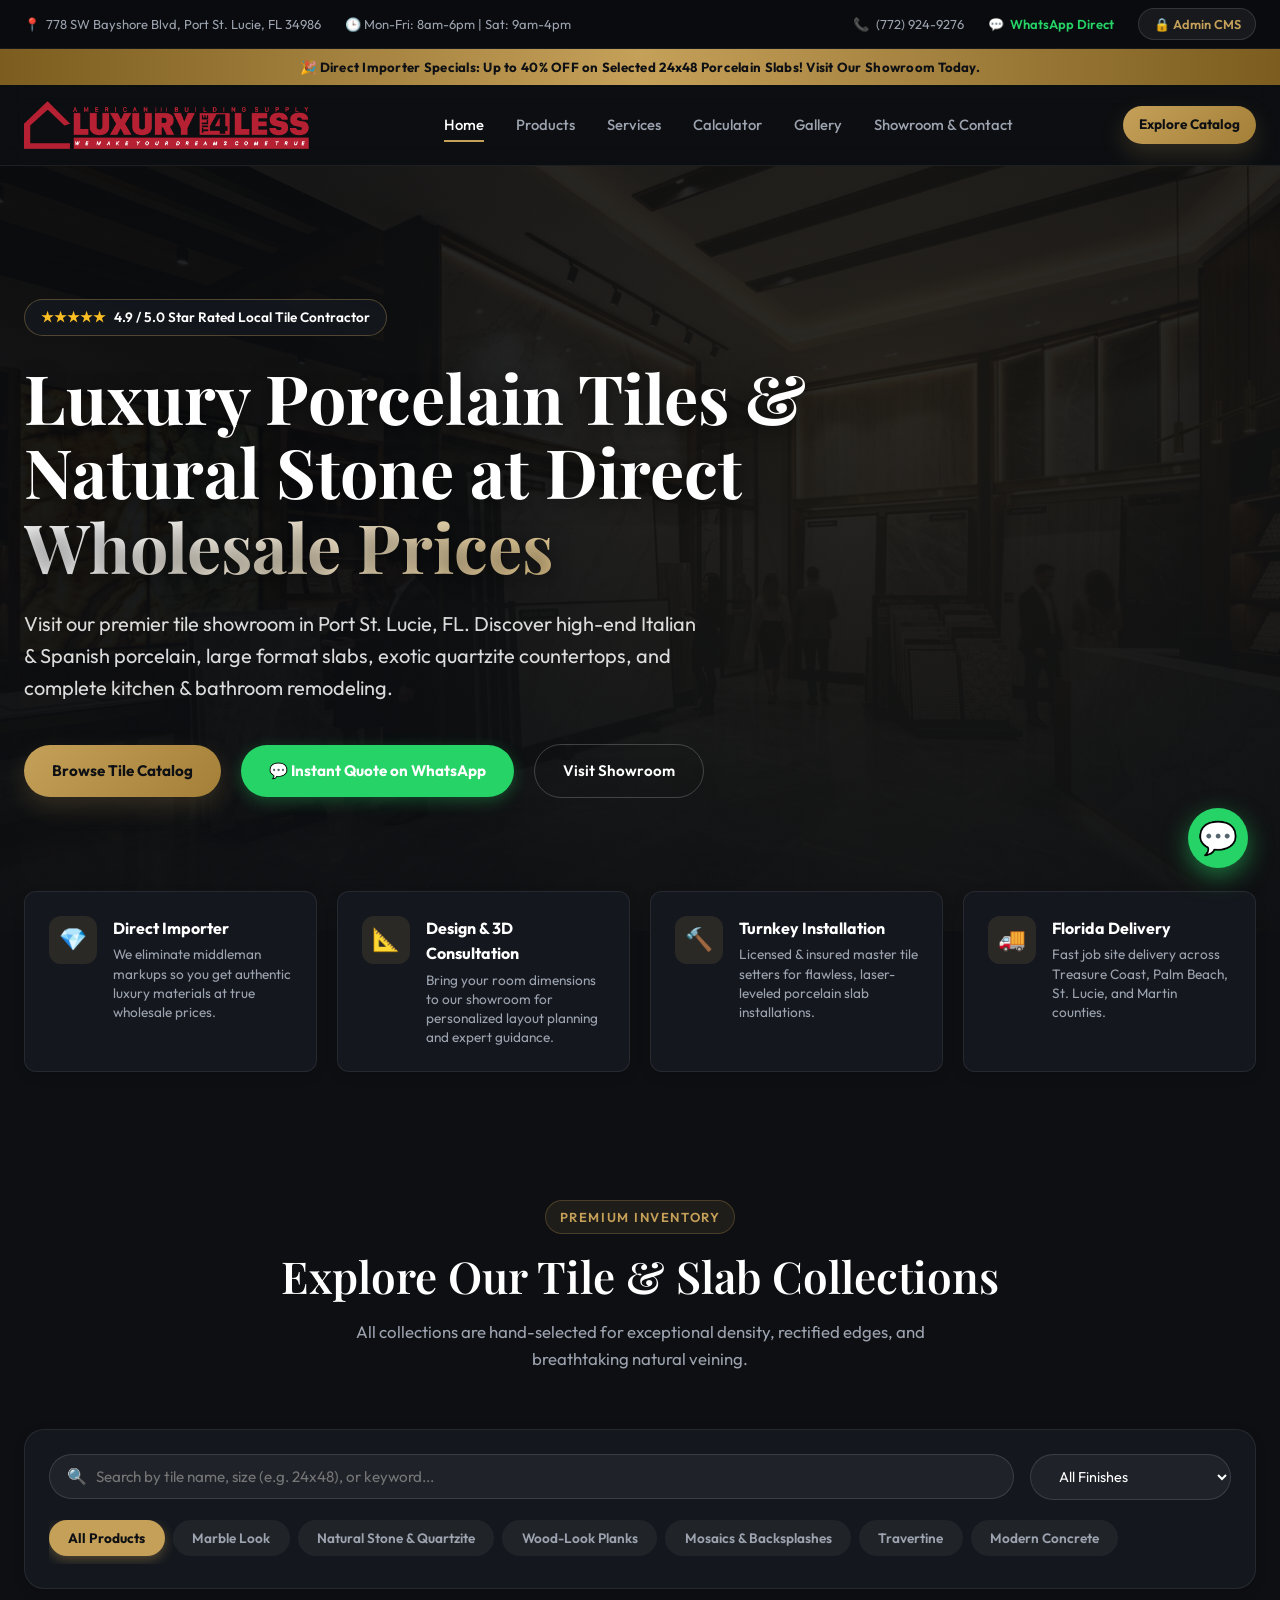
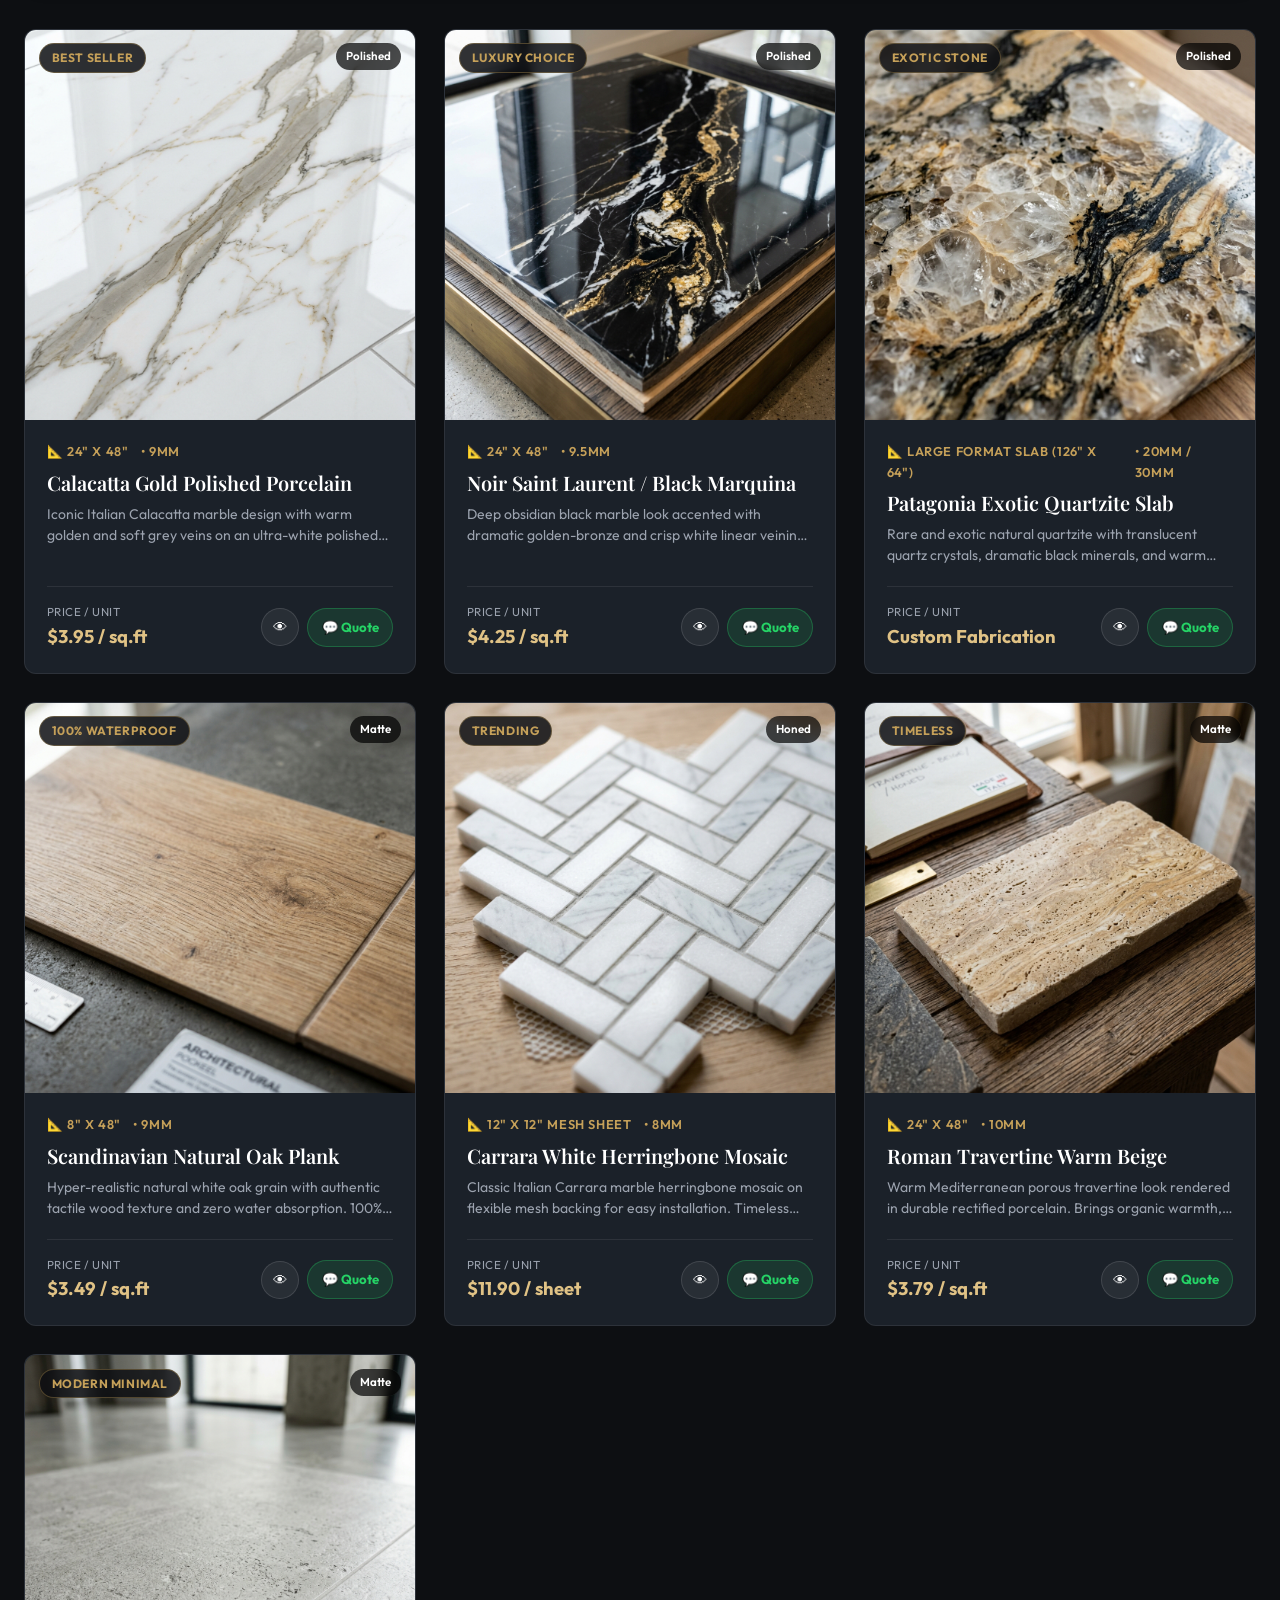
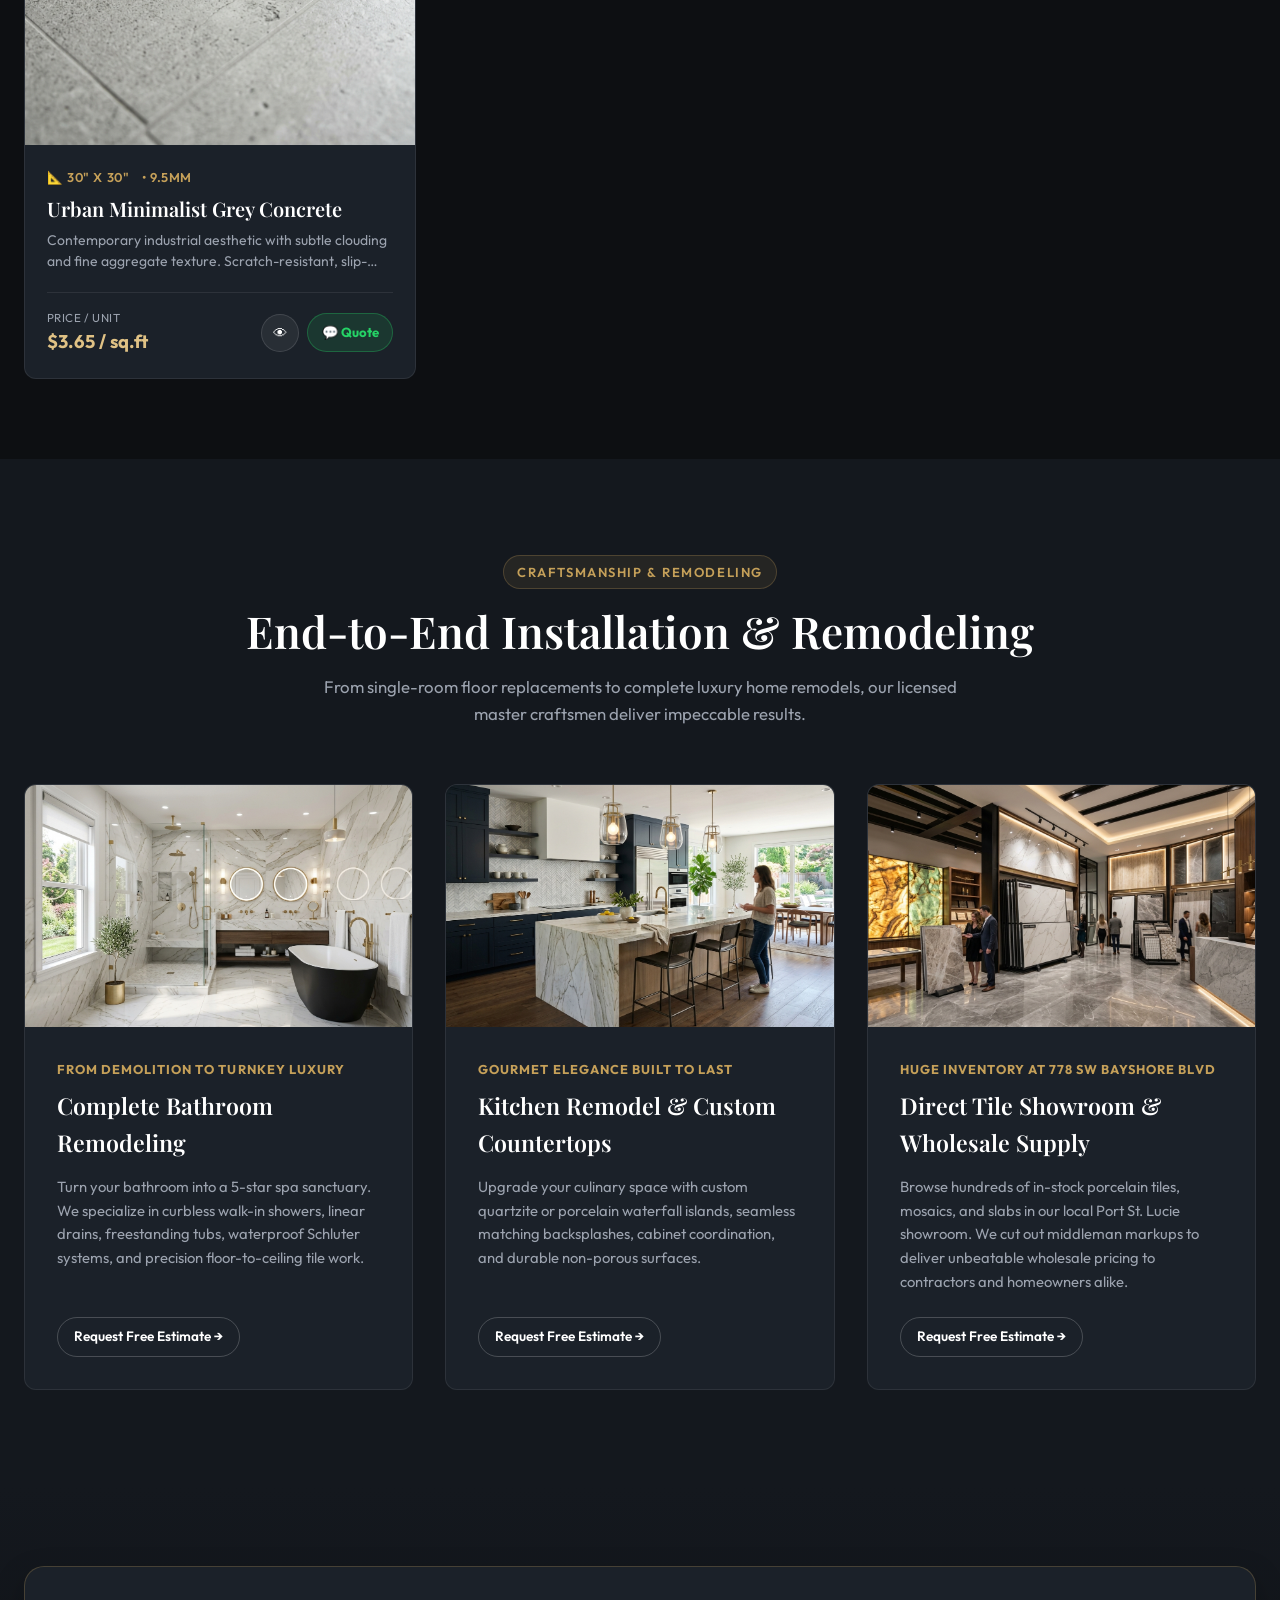
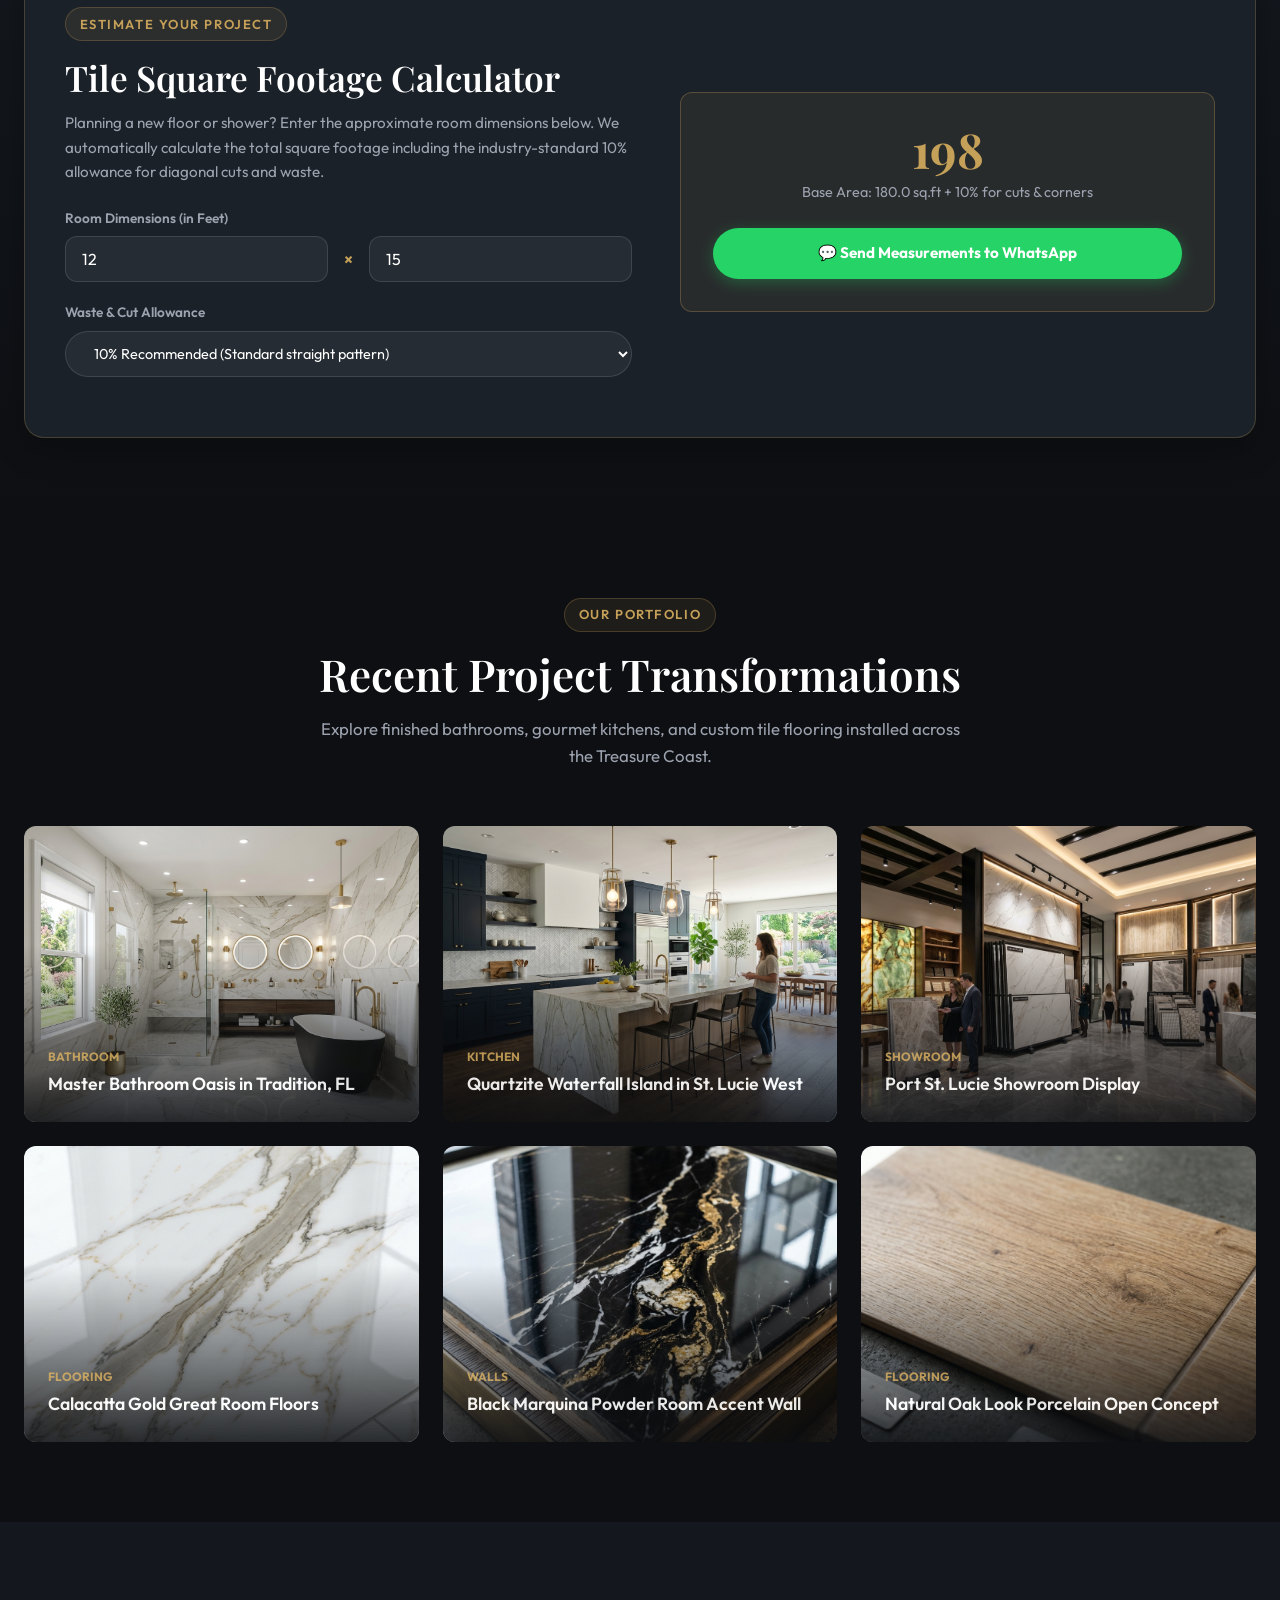
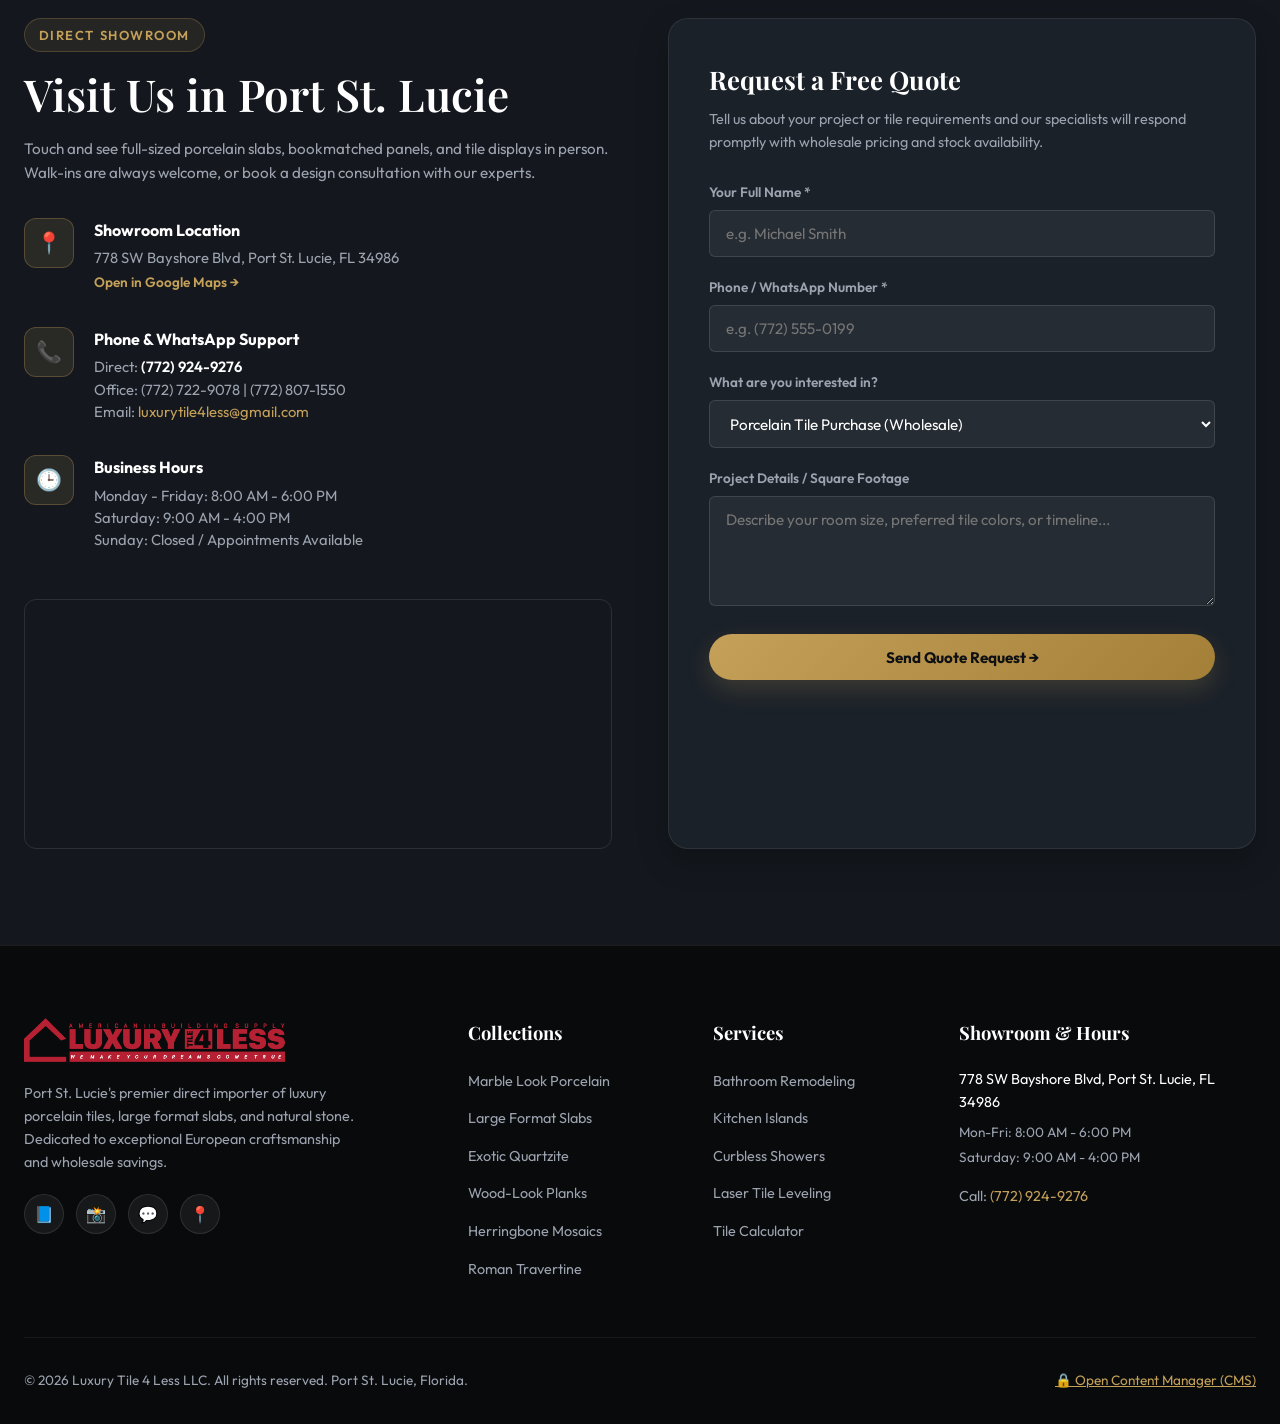
==== index.html @ 30fd749a "Add files via upload" ====
<!DOCTYPE html>
<html lang="en">
<head>
  <meta charset="UTF-8">
  <meta name="viewport" content="width=device-width, initial-scale=1.0">
  <title>Luxury Tile 4 Less - Wholesale Porcelain & Marble Tiles Showroom | Port St. Lucie, FL</title>
  
  <!-- SEO Meta Tags -->
  <meta name="description" content="Discover Florida's premier wholesale tile showroom. Luxury porcelain slabs, Italian marble-look tiles, exotic quartzite countertops, and complete kitchen & bathroom remodeling in Port St. Lucie.">
  <meta name="keywords" content="luxury tile, porcelain tiles, marble look tile, quartzite countertops, bathroom remodeling, kitchen tile, Port St. Lucie tiles, wholesale tile florida">
  <meta name="robots" content="index, follow">
  
  <!-- Open Graph -->
  <meta property="og:title" content="Luxury Tile 4 Less - Luxury Quality at Wholesale Prices">
  <meta property="og:description" content="Direct importer showroom in Port St. Lucie, FL. Premium porcelain, slabs, quartzite and turnkey bathroom/kitchen remodeling.">
  <meta property="og:image" content="assets/hero-showroom.jpg">
  <meta property="og:type" content="website">

  <!-- Favicon -->
  <link rel="icon" type="image/webp" href="assets/logo-icon.webp">
  <link rel="apple-touch-icon" href="assets/logo-icon.webp">

  <!-- Google Fonts -->
  <link rel="preconnect" href="https://fonts.googleapis.com">
  <link rel="preconnect" href="https://fonts.gstatic.com" crossorigin>
  <link href="https://fonts.googleapis.com/css2?family=Outfit:wght@300;400;500;600;700&family=Playfair+Display:ital,wght@0,500;0,600;0,700;1,500&display=swap" rel="stylesheet">

  <!-- Stylesheet -->
  <link rel="stylesheet" href="css/styles.css">
</head>
<body>

  <!-- Top Info Bar -->
  <aside class="top-bar" aria-label="Quick contact information">
    <div class="container top-bar-inner">
      <div class="top-bar-left">
        <span class="top-bar-item">
          📍 <a href="https://maps.google.com/?q=778+SW+Bayshore+Blvd,+Port+St.+Lucie,+FL+34986" target="_blank" rel="noopener noreferrer" class="bind-address">778 SW Bayshore Blvd, Port St. Lucie, FL 34986</a>
        </span>
        <span class="top-bar-item">
          🕒 Mon-Fri: 8am-6pm | Sat: 9am-4pm
        </span>
      </div>
      <div class="top-bar-right">
        <span class="top-bar-item">
          📞 <a href="tel:7729249276" class="bind-phone">(772) 924-9276</a>
        </span>
        <span class="top-bar-item">
          💬 <a href="https://wa.me/17729249276" target="_blank" rel="noopener noreferrer" class="bind-whatsapp-link" style="color: var(--color-whatsapp); font-weight: 600;">WhatsApp Direct</a>
        </span>
        <button id="openAdminBtn" class="btn-admin-pill" title="Open Website Content Manager">
          🔒 Admin CMS
        </button>
      </div>
    </div>
  </aside>

  <!-- Special Promotion Banner -->
  <div class="announcement-banner">
    <span id="announcementBannerText">🎉 Direct Importer Specials: Up to 40% OFF on Selected 24x48 Porcelain Slabs! Visit Our Showroom Today.</span>
  </div>

  <!-- Main Navigation Header -->
  <header class="main-header">
    <div class="container header-inner">
      <a href="#home" class="brand-logo" aria-label="Luxury Tile 4 Less Homepage">
        <img src="assets/recurso-1.png" alt="Luxury Tile 4 Less Logo" onerror="this.style.display='none'; document.getElementById('logoFallback').style.display='flex';">
        <div id="logoFallback" class="brand-logo-fallback" style="display: none;">
          <span class="brand-title">LUXURY TILE</span>
          <span class="brand-subtitle">4 LESS • SHOWROOM</span>
        </div>
      </a>

      <!-- Desktop Nav -->
      <nav aria-label="Main Navigation">
        <ul class="nav-menu" id="navMenu">
          <li><a href="#home" class="nav-link active">Home</a></li>
          <li><a href="#products" class="nav-link">Products</a></li>
          <li><a href="#services" class="nav-link">Services</a></li>
          <li><a href="#calculator" class="nav-link">Calculator</a></li>
          <li><a href="#gallery" class="nav-link">Gallery</a></li>
          <li><a href="#contact" class="nav-link">Showroom & Contact</a></li>
        </ul>
      </nav>

      <div class="header-actions">
        <a href="#products" class="btn btn-primary btn-sm">Explore Catalog</a>
        <button class="mobile-menu-toggle" id="mobileMenuToggle" aria-label="Toggle navigation menu">☰</button>
      </div>
    </div>
  </header>

  <main>
    <!-- Hero Section -->
    <section class="hero-section" id="home">
      <div class="hero-bg-media">
        <img src="assets/hero-showroom.jpg" alt="Luxury Tile 4 Less Port St. Lucie Showroom">
      </div>
      <div class="hero-gradient-overlay"></div>
      
      <div class="container">
        <div class="hero-content">
          <div class="hero-rating-badge">
            <span class="stars">★★★★★</span>
            <span>4.9 / 5.0 Star Rated Local Tile Contractor</span>
          </div>
          <h1 class="hero-title" id="heroTitle">
            Luxury Porcelain Tiles & Natural Stone at <span class="text-gold">Wholesale Prices</span>
          </h1>
          <p class="hero-subtitle" id="heroSubtitle">
            Visit our premier tile showroom in Port St. Lucie, FL. Discover high-end Italian & Spanish porcelain, large format slabs, exotic quartzite countertops, and complete kitchen & bathroom remodeling.
          </p>
          <div class="hero-actions">
            <a href="#products" class="btn btn-primary">Browse Tile Catalog</a>
            <a href="https://wa.me/17729249276" target="_blank" rel="noopener noreferrer" class="btn btn-whatsapp bind-whatsapp-link">
              <span>💬 Instant Quote on WhatsApp</span>
            </a>
            <a href="#contact" class="btn btn-outline">Visit Showroom</a>
          </div>
        </div>
      </div>
    </section>

    <!-- Value Propositions Bar -->
    <section class="value-props-section" aria-label="Company Benefits">
      <div class="container">
        <div class="props-grid">
          <div class="prop-card">
            <div class="prop-icon">💎</div>
            <div>
              <h3 class="prop-title">Direct Importer</h3>
              <p class="prop-desc">We eliminate middleman markups so you get authentic luxury materials at true wholesale prices.</p>
            </div>
          </div>
          <div class="prop-card">
            <div class="prop-icon">📐</div>
            <div>
              <h3 class="prop-title">Design & 3D Consultation</h3>
              <p class="prop-desc">Bring your room dimensions to our showroom for personalized layout planning and expert guidance.</p>
            </div>
          </div>
          <div class="prop-card">
            <div class="prop-icon">🔨</div>
            <div>
              <h3 class="prop-title">Turnkey Installation</h3>
              <p class="prop-desc">Licensed & insured master tile setters for flawless, laser-leveled porcelain slab installations.</p>
            </div>
          </div>
          <div class="prop-card">
            <div class="prop-icon">🚚</div>
            <div>
              <h3 class="prop-title">Florida Delivery</h3>
              <p class="prop-desc">Fast job site delivery across Treasure Coast, Palm Beach, St. Lucie, and Martin counties.</p>
            </div>
          </div>
        </div>
      </div>
    </section>

    <!-- Products Catalog Section -->
    <section class="products-section" id="products">
      <div class="container">
        <div class="section-header-center">
          <span class="section-tag">Premium Inventory</span>
          <h2 class="section-title">Explore Our Tile & Slab Collections</h2>
          <p class="section-subtitle">
            All collections are hand-selected for exceptional density, rectified edges, and breathtaking natural veining.
          </p>
        </div>

        <!-- Catalog Controls & Filters -->
        <div class="catalog-controls">
          <div class="catalog-search-row">
            <div class="search-input-wrapper">
              <span class="search-icon">🔍</span>
              <input type="text" id="productSearchInput" placeholder="Search by tile name, size (e.g. 24x48), or keyword...">
            </div>
            
            <select id="finishFilterSelect" class="filter-select" aria-label="Filter by Surface Finish">
              <option value="all">All Finishes</option>
              <option value="polished">Polished / High Gloss</option>
              <option value="matte">Matte / Natural</option>
              <option value="honed">Honed / Satin</option>
            </select>
          </div>

          <!-- Category Pills -->
          <div class="category-pills" id="categoryPills">
            <button class="cat-pill active" data-category="all">All Products</button>
            <button class="cat-pill" data-category="marble-look">Marble Look</button>
            <button class="cat-pill" data-category="quartzite">Natural Stone & Quartzite</button>
            <button class="cat-pill" data-category="wood-look">Wood-Look Planks</button>
            <button class="cat-pill" data-category="mosaics">Mosaics & Backsplashes</button>
            <button class="cat-pill" data-category="travertine">Travertine</button>
            <button class="cat-pill" data-category="concrete">Modern Concrete</button>
          </div>
        </div>

        <!-- Products Grid -->
        <div class="products-grid" id="productsGrid">
          <!-- Dynamically populated via js/app.js -->
        </div>
      </div>
    </section>

    <!-- Services Section -->
    <section class="services-section" id="services">
      <div class="container">
        <div class="section-header-center">
          <span class="section-tag">Craftsmanship & Remodeling</span>
          <h2 class="section-title">End-to-End Installation & Remodeling</h2>
          <p class="section-subtitle">
            From single-room floor replacements to complete luxury home remodels, our licensed master craftsmen deliver impeccable results.
          </p>
        </div>

        <div class="services-grid" id="servicesGrid">
          <!-- Dynamically populated via js/app.js -->
        </div>
      </div>
    </section>

    <!-- Interactive Tile Calculator -->
    <section class="calculator-section" id="calculator">
      <div class="container">
        <div class="calculator-card">
          <div>
            <span class="section-tag">Estimate Your Project</span>
            <h2 class="section-title" style="font-size: 2.2rem; margin-bottom: 0.75rem;">Tile Square Footage Calculator</h2>
            <p style="color: var(--color-text-muted); font-size: 0.95rem; line-height: 1.6; margin-bottom: 1.5rem;">
              Planning a new floor or shower? Enter the approximate room dimensions below. We automatically calculate the total square footage including the industry-standard 10% allowance for diagonal cuts and waste.
            </p>

            <div class="calculator-form-group">
              <label>Room Dimensions (in Feet)</label>
              <div class="calc-inputs-row">
                <input type="number" id="calcWidth" placeholder="Width (ft)" min="1" value="12">
                <span style="display: flex; align-items: center; color: var(--color-primary); font-weight: 700;">×</span>
                <input type="number" id="calcLength" placeholder="Length (ft)" min="1" value="15">
              </div>
            </div>

            <div class="calculator-form-group">
              <label>Waste & Cut Allowance</label>
              <select id="calcWaste" class="filter-select" style="width: 100%;">
                <option value="10">10% Recommended (Standard straight pattern)</option>
                <option value="15">15% Recommended (Herringbone or diagonal pattern)</option>
                <option value="5">5% Minimum (Simple rectangular rooms)</option>
              </select>
            </div>
          </div>

          <div>
            <div class="calc-result-box">
              <div class="calc-result-number" id="calcResultSqft">198</div>
              <div class="calc-result-label" id="calcResultNet">Base Area: 180.0 sq.ft + 10% for cuts & corners</div>
              <a href="https://wa.me/17729249276?text=Hello%20Luxury%20Tile%204%20Less!%20I%20used%20your%20calculator%20and%20need%20an%20estimate%20for%20approximately%20200%20sq.ft%20of%20tile." target="_blank" rel="noopener noreferrer" class="btn btn-whatsapp" style="width: 100%;">
                <span>💬 Send Measurements to WhatsApp</span>
              </a>
            </div>
          </div>
        </div>
      </div>
    </section>

    <!-- Project Gallery -->
    <section class="gallery-section" id="gallery">
      <div class="container">
        <div class="section-header-center">
          <span class="section-tag">Our Portfolio</span>
          <h2 class="section-title">Recent Project Transformations</h2>
          <p class="section-subtitle">
            Explore finished bathrooms, gourmet kitchens, and custom tile flooring installed across the Treasure Coast.
          </p>
        </div>

        <div class="gallery-grid" id="galleryGrid">
          <!-- Dynamically populated via js/app.js -->
        </div>
      </div>
    </section>

    <!-- Contact & Showroom Section -->
    <section class="contact-section" id="contact">
      <div class="container">
        <div class="contact-grid">
          <div class="contact-info-card">
            <div>
              <span class="section-tag">Direct Showroom</span>
              <h2 class="section-title">Visit Us in Port St. Lucie</h2>
              <p style="color: var(--color-text-muted); font-size: 0.95rem; line-height: 1.6;">
                Touch and see full-sized porcelain slabs, bookmatched panels, and tile displays in person. Walk-ins are always welcome, or book a design consultation with our experts.
              </p>
            </div>

            <div class="info-item">
              <div class="info-icon">📍</div>
              <div>
                <h3 class="info-title">Showroom Location</h3>
                <p class="info-detail bind-address">778 SW Bayshore Blvd, Port St. Lucie, FL 34986</p>
                <a href="https://maps.google.com/?q=778+SW+Bayshore+Blvd,+Port+St.+Lucie,+FL+34986" target="_blank" rel="noopener noreferrer" class="text-gold bind-maps-link" style="font-size: 0.85rem; font-weight: 600;">Open in Google Maps →</a>
              </div>
            </div>

            <div class="info-item">
              <div class="info-icon">📞</div>
              <div>
                <h3 class="info-title">Phone & WhatsApp Support</h3>
                <p class="info-detail">Direct: <a href="tel:7729249276" class="bind-phone" style="color: #FFFFFF; font-weight: 600;">(772) 924-9276</a></p>
                <p class="info-detail">Office: (772) 722-9078 | (772) 807-1550</p>
                <p class="info-detail">Email: <a href="mailto:luxurytile4less@gmail.com" class="bind-email text-gold">luxurytile4less@gmail.com</a></p>
              </div>
            </div>

            <div class="info-item">
              <div class="info-icon">🕒</div>
              <div>
                <h3 class="info-title">Business Hours</h3>
                <p class="info-detail" id="hoursWeekday">Monday - Friday: 8:00 AM - 6:00 PM</p>
                <p class="info-detail" id="hoursSaturday">Saturday: 9:00 AM - 4:00 PM</p>
                <p class="info-detail" id="hoursSunday">Sunday: Closed / Appointments Available</p>
              </div>
            </div>

            <!-- Map View -->
            <div class="map-container">
              <iframe 
                src="https://www.google.com/maps/embed?pb=!1m18!1m12!1m3!1d3540.2307567705193!2d-80.34758542385153!3d27.305912976415714!2m3!1f0!2f0!3f0!3m2!1i1024!2i768!4f13.1!3m3!1m2!1s0x88deea19a3b2b4fb%3A0xe5435a26563ee9a9!2s778%20SW%20Bayshore%20Blvd%2C%20Port%20St.%20Lucie%2C%20FL%2034986!5e0!3m2!1sen!2sus!4v1710000000000!5m2!1sen!2sus" 
                width="100%" 
                height="100%" 
                style="border:0;" 
                allowfullscreen="" 
                loading="lazy" 
                referrerpolicy="no-referrer-when-downgrade"
                title="Luxury Tile 4 Less Google Maps Location">
              </iframe>
            </div>
          </div>

          <!-- Contact Form -->
          <div class="contact-form-card">
            <h3 style="font-family: var(--font-serif); font-size: 1.6rem; color: #FFFFFF; margin-bottom: 0.5rem;">Request a Free Quote</h3>
            <p style="color: var(--color-text-muted); font-size: 0.9rem; margin-bottom: 1.75rem;">
              Tell us about your project or tile requirements and our specialists will respond promptly with wholesale pricing and stock availability.
            </p>

            <form id="contactLeadForm">
              <div class="form-group">
                <label for="contactName">Your Full Name *</label>
                <input type="text" id="contactName" class="form-control" required placeholder="e.g. Michael Smith">
              </div>

              <div class="form-group">
                <label for="contactPhone">Phone / WhatsApp Number *</label>
                <input type="tel" id="contactPhone" class="form-control" required placeholder="e.g. (772) 555-0199">
              </div>

              <div class="form-group">
                <label for="contactInterest">What are you interested in?</label>
                <select id="contactInterest" class="form-control">
                  <option value="Porcelain Tile Purchase">Porcelain Tile Purchase (Wholesale)</option>
                  <option value="Bathroom Remodeling">Complete Bathroom Remodeling</option>
                  <option value="Kitchen Countertops / Slabs">Kitchen Countertops / Quartzite Slabs</option>
                  <option value="Installation Service">Professional Tile Installation Only</option>
                  <option value="Showroom Visit">Book a Showroom Appointment</option>
                </select>
              </div>

              <div class="form-group">
                <label for="contactMessage">Project Details / Square Footage</label>
                <textarea id="contactMessage" class="form-control" placeholder="Describe your room size, preferred tile colors, or timeline..."></textarea>
              </div>

              <button type="submit" class="btn btn-primary" style="width: 100%;">
                <span>Send Quote Request →</span>
              </button>
            </form>
          </div>
        </div>
      </div>
    </section>
  </main>

  <!-- Main Footer -->
  <footer class="main-footer">
    <div class="container">
      <div class="footer-grid">
        <div class="footer-brand">
          <img src="assets/recurso-1.png" alt="Luxury Tile 4 Less" style="height: 44px; width: auto; object-fit: contain;">
          <p>
            Port St. Lucie's premier direct importer of luxury porcelain tiles, large format slabs, and natural stone. Dedicated to exceptional European craftsmanship and wholesale savings.
          </p>
          <div class="footer-social-row">
            <a href="https://www.facebook.com/americanluxurytile4less" target="_blank" rel="noopener noreferrer" class="social-icon-btn bind-facebook-link" title="Facebook">📘</a>
            <a href="https://www.instagram.com/luxurytile4less/" target="_blank" rel="noopener noreferrer" class="social-icon-btn bind-instagram-link" title="Instagram">📸</a>
            <a href="https://wa.me/17729249276" target="_blank" rel="noopener noreferrer" class="social-icon-btn bind-whatsapp-link" title="WhatsApp">💬</a>
            <a href="https://maps.google.com/?q=778+SW+Bayshore+Blvd,+Port+St.+Lucie,+FL+34986" target="_blank" rel="noopener noreferrer" class="social-icon-btn bind-maps-link" title="Google Business">📍</a>
          </div>
        </div>

        <div>
          <h4 class="footer-title">Collections</h4>
          <ul class="footer-links">
            <li><a href="#products">Marble Look Porcelain</a></li>
            <li><a href="#products">Large Format Slabs</a></li>
            <li><a href="#products">Exotic Quartzite</a></li>
            <li><a href="#products">Wood-Look Planks</a></li>
            <li><a href="#products">Herringbone Mosaics</a></li>
            <li><a href="#products">Roman Travertine</a></li>
          </ul>
        </div>

        <div>
          <h4 class="footer-title">Services</h4>
          <ul class="footer-links">
            <li><a href="#services">Bathroom Remodeling</a></li>
            <li><a href="#services">Kitchen Islands</a></li>
            <li><a href="#services">Curbless Showers</a></li>
            <li><a href="#services">Laser Tile Leveling</a></li>
            <li><a href="#calculator">Tile Calculator</a></li>
          </ul>
        </div>

        <div>
          <h4 class="footer-title">Showroom & Hours</h4>
          <p style="font-size: 0.9rem; margin-bottom: 0.5rem; color: #FFFFFF;" class="bind-address">778 SW Bayshore Blvd, Port St. Lucie, FL 34986</p>
          <p style="font-size: 0.85rem; margin-bottom: 0.25rem;">Mon-Fri: 8:00 AM - 6:00 PM</p>
          <p style="font-size: 0.85rem; margin-bottom: 1rem;">Saturday: 9:00 AM - 4:00 PM</p>
          <p style="font-size: 0.9rem;">Call: <a href="tel:7729249276" class="bind-phone text-gold">(772) 924-9276</a></p>
        </div>
      </div>

      <div class="footer-bottom">
        <div>
          &copy; <span id="currentYear">2026</span> Luxury Tile 4 Less LLC. All rights reserved. Port St. Lucie, Florida.
        </div>
        <div>
          <button id="footerAdminBtn" style="color: var(--color-primary); font-size: 0.85rem; text-decoration: underline;">
            🔒 Open Content Manager (CMS)
          </button>
        </div>
      </div>
    </div>
  </footer>

  <!-- Floating WhatsApp Quick Button -->
  <a href="https://wa.me/17729249276" target="_blank" rel="noopener noreferrer" class="floating-whatsapp bind-whatsapp-link" title="Chat on WhatsApp" aria-label="Chat on WhatsApp">
    💬
  </a>

  <!-- Product Detail Modal -->
  <div class="modal-backdrop" id="productDetailModal" role="dialog" aria-modal="true">
    <div class="modal-card">
      <button class="modal-close-btn" aria-label="Close modal">✕</button>
      <div id="productDetailContent">
        <!-- Rendered by js/app.js -->
      </div>
    </div>
  </div>

  <!-- ADMIN CMS MODAL -->
  <div class="modal-backdrop" id="adminModal" role="dialog" aria-modal="true">
    <div class="modal-card admin-modal-card">
      <button class="modal-close-btn" aria-label="Close Admin Modal">✕</button>
      
      <div class="admin-header">
        <h3>🔒 Luxury Tile 4 Less - Control Center (CMS)</h3>
        <button class="btn btn-primary btn-sm" onclick="resetProductForm(); document.querySelector('[data-tab=\'adminTabProductForm\']').click();">
          ➕ New Product
        </button>
      </div>

      <!-- Admin Tabs Navigation -->
      <div class="admin-tabs" id="adminTabs">
        <button class="admin-tab-btn active" data-tab="adminTabProducts">📦 Manage Products</button>
        <button class="admin-tab-btn" data-tab="adminTabProductForm">✏️ Product Editor</button>
        <button class="admin-tab-btn" data-tab="adminTabSettings">⚙️ Business & Contacts</button>
        <button class="admin-tab-btn" data-tab="adminTabBackup">💾 Backup & Restore</button>
      </div>

      <!-- TAB 1: Products List -->
      <div class="admin-tab-content active" id="adminTabProducts">
        <div style="display: flex; justify-content: space-between; align-items: center; margin-bottom: 1rem;">
          <h4 style="font-size: 1.1rem; color: #FFFFFF;">Catalog Products (<span id="adminProductCount">7</span>)</h4>
          <span style="font-size: 0.85rem; color: var(--color-text-muted);">Click ✏️ to edit or 🗑️ to delete</span>
        </div>

        <div class="admin-table-container">
          <table class="admin-table">
            <thead>
              <tr>
                <th>Image</th>
                <th>Name & Size</th>
                <th>Category</th>
                <th>Price</th>
                <th>Stock</th>
                <th>Actions</th>
              </tr>
            </thead>
            <tbody id="adminProductTableBody">
              <!-- Rendered via js/app.js -->
            </tbody>
          </table>
        </div>
      </div>

      <!-- TAB 2: Product Form (Add/Edit) -->
      <div class="admin-tab-content" id="adminTabProductForm">
        <h4 id="productFormTitle" style="font-size: 1.25rem; color: #FFFFFF; margin-bottom: 1.25rem;">
          ➕ Add New Tile / Product
        </h4>

        <form id="adminProductForm">
          <input type="hidden" id="prodId">

          <div style="display: grid; grid-template-columns: 2fr 1fr; gap: 1.25rem; margin-bottom: 1.25rem;">
            <div class="form-group" style="margin-bottom: 0;">
              <label for="prodName">Product Name *</label>
              <input type="text" id="prodName" class="form-control" required placeholder="e.g. Statuario Extra White Porcelain">
            </div>
            <div class="form-group" style="margin-bottom: 0;">
              <label for="prodCategory">Category *</label>
              <select id="prodCategory" class="form-control" required>
                <option value="marble-look">Marble Look</option>
                <option value="quartzite">Natural Stone & Quartzite</option>
                <option value="wood-look">Wood-Look Planks</option>
                <option value="mosaics">Mosaics & Backsplashes</option>
                <option value="travertine">Travertine</option>
                <option value="concrete">Modern Concrete</option>
              </select>
            </div>
          </div>

          <div style="display: grid; grid-template-columns: 1fr 1fr 1fr; gap: 1.25rem; margin-bottom: 1.25rem;">
            <div class="form-group" style="margin-bottom: 0;">
              <label for="prodSize">Dimensions / Format *</label>
              <input type="text" id="prodSize" class="form-control" required placeholder="e.g. 24&quot; x 48&quot;">
            </div>
            <div class="form-group" style="margin-bottom: 0;">
              <label for="prodFinish">Finish *</label>
              <select id="prodFinish" class="form-control" required>
                <option value="polished">Polished</option>
                <option value="matte">Matte</option>
                <option value="honed">Honed</option>
                <option value="textured">Textured / Paver</option>
              </select>
            </div>
            <div class="form-group" style="margin-bottom: 0;">
              <label for="prodThickness">Thickness</label>
              <input type="text" id="prodThickness" class="form-control" placeholder="e.g. 9.5mm">
            </div>
          </div>

          <div style="display: grid; grid-template-columns: 1fr 1fr; gap: 1.25rem; margin-bottom: 1.25rem;">
            <div class="form-group" style="margin-bottom: 0;">
              <label for="prodPrice">Price Display *</label>
              <input type="text" id="prodPrice" class="form-control" required placeholder="e.g. $3.95 / sq.ft or Wholesale Quote">
            </div>
            <div class="form-group" style="margin-bottom: 0;">
              <label for="prodBadge">Promotional Badge (Optional)</label>
              <input type="text" id="prodBadge" class="form-control" placeholder="e.g. Best Seller, On Sale, New Arrival">
            </div>
          </div>

          <!-- Image Upload / URL -->
          <div class="form-group">
            <label>Product Photo (Upload from computer OR paste image URL)</label>
            <div style="display: grid; grid-template-columns: 1fr 1fr; gap: 1rem; align-items: center;">
              <div>
                <input type="file" id="productImageFile" accept="image/*" class="form-control" style="padding: 0.5rem;">
                <small style="color: var(--color-text-muted); display: block; margin-top: 0.35rem;">Choose a photo from your computer</small>
              </div>
              <div>
                <input type="text" id="productImageUrl" class="form-control" placeholder="Or enter image path / URL">
              </div>
            </div>
            <img id="productImagePreview" src="" alt="Preview" style="display: none; height: 100px; width: 100px; object-fit: cover; border-radius: var(--radius-sm); margin-top: 0.75rem; border: 1px solid var(--color-primary);">
          </div>

          <div class="form-group">
            <label for="prodDesc">Description *</label>
            <textarea id="prodDesc" class="form-control" rows="3" required placeholder="Highlight veining, country of origin, rectified edges, durability..."></textarea>
          </div>

          <div style="display: flex; gap: 2rem; margin-bottom: 1.5rem;">
            <label style="display: flex; align-items: center; gap: 0.5rem; cursor: pointer; color: #FFFFFF;">
              <input type="checkbox" id="prodInStock" checked style="width: 18px; height: 18px;">
              <span>In Stock in Showroom</span>
            </label>
            <label style="display: flex; align-items: center; gap: 0.5rem; cursor: pointer; color: #FFFFFF;">
              <input type="checkbox" id="prodFeatured" checked style="width: 18px; height: 18px;">
              <span>Featured Collection</span>
            </label>
          </div>

          <div style="display: flex; gap: 1rem; justify-content: flex-end;">
            <button type="button" class="btn btn-outline" onclick="resetProductForm(); document.querySelector('[data-tab=\'adminTabProducts\']').click();">
              Cancel
            </button>
            <button type="submit" class="btn btn-primary">
              💾 Save Product
            </button>
          </div>
        </form>
      </div>

      <!-- TAB 3: Business Settings -->
      <div class="admin-tab-content" id="adminTabSettings">
        <h4 style="font-size: 1.25rem; color: #FFFFFF; margin-bottom: 1.25rem;">⚙️ Business & Website Settings</h4>
        <form id="adminSettingsForm">
          <div style="display: grid; grid-template-columns: 1fr 1fr; gap: 1.25rem; margin-bottom: 1.25rem;">
            <div class="form-group" style="margin-bottom: 0;">
              <label for="settingPhone">Direct Phone Number</label>
              <input type="text" id="settingPhone" class="form-control">
            </div>
            <div class="form-group" style="margin-bottom: 0;">
              <label for="settingWhatsapp">WhatsApp Number (with country code, e.g. 17729249276)</label>
              <input type="text" id="settingWhatsapp" class="form-control">
            </div>
          </div>

          <div style="display: grid; grid-template-columns: 1fr 1fr; gap: 1.25rem; margin-bottom: 1.25rem;">
            <div class="form-group" style="margin-bottom: 0;">
              <label for="settingEmail">Official Email</label>
              <input type="email" id="settingEmail" class="form-control">
            </div>
            <div class="form-group" style="margin-bottom: 0;">
              <label for="settingAddress">Physical Address</label>
              <input type="text" id="settingAddress" class="form-control">
            </div>
          </div>

          <div class="form-group">
            <label for="settingHeroTitle">Main Homepage Title</label>
            <input type="text" id="settingHeroTitle" class="form-control">
          </div>

          <div class="form-group">
            <label for="settingHeroSubtitle">Main Homepage Subtitle</label>
            <textarea id="settingHeroSubtitle" class="form-control" rows="2"></textarea>
          </div>

          <div class="form-group">
            <label for="settingBanner">Top Bar Promotion / Announcement</label>
            <input type="text" id="settingBanner" class="form-control">
          </div>

          <div class="form-group">
            <label for="settingAdminPin">Change Admin Access Password</label>
            <input type="text" id="settingAdminPin" class="form-control" style="max-width: 250px;">
          </div>

          <div style="display: flex; justify-content: flex-end;">
            <button type="submit" class="btn btn-primary">
              💾 Save Settings
            </button>
          </div>
        </form>
      </div>

      <!-- TAB 4: Backup & Restore -->
      <div class="admin-tab-content" id="adminTabBackup">
        <h4 style="font-size: 1.25rem; color: #FFFFFF; margin-bottom: 0.5rem;">💾 Database Backup & Portability</h4>
        <p style="color: var(--color-text-muted); font-size: 0.9rem; line-height: 1.6; margin-bottom: 2rem;">
          Keep full control of your website. You can download a complete backup copy of all your products, photos, and settings at any time, or restore them to any computer.
        </p>

        <div style="display: flex; flex-direction: column; gap: 1.5rem; max-width: 500px;">
          <div style="background: rgba(255, 255, 255, 0.04); padding: 1.5rem; border-radius: var(--radius-md); border: 1px solid rgba(255, 255, 255, 0.08);">
            <h5 style="color: #FFFFFF; font-size: 1rem; margin-bottom: 0.5rem;">Export Database (Backup)</h5>
            <p style="color: var(--color-text-muted); font-size: 0.85rem; margin-bottom: 1rem;">Download a single .JSON backup file to your computer.</p>
            <button type="button" id="adminExportBtn" class="btn btn-primary btn-sm">
              📥 Download Backup File (.json)
            </button>
          </div>

          <div style="background: rgba(255, 255, 255, 0.04); padding: 1.5rem; border-radius: var(--radius-md); border: 1px solid rgba(255, 255, 255, 0.08);">
            <h5 style="color: #FFFFFF; font-size: 1rem; margin-bottom: 0.5rem;">Restore from Backup</h5>
            <p style="color: var(--color-text-muted); font-size: 0.85rem; margin-bottom: 1rem;">Upload a previously downloaded .JSON file.</p>
            <input type="file" id="adminImportFile" accept=".json" class="form-control" style="padding: 0.5rem;">
          </div>

          <div style="background: rgba(239, 68, 68, 0.08); padding: 1.5rem; border-radius: var(--radius-md); border: 1px solid rgba(239, 68, 68, 0.25);">
            <h5 style="color: #F87171; font-size: 1rem; margin-bottom: 0.5rem;">Reset to Initial Factory Defaults</h5>
            <p style="color: var(--color-text-muted); font-size: 0.85rem; margin-bottom: 1rem;">Restores all sample tiles and settings to factory condition.</p>
            <button type="button" id="adminResetBtn" class="btn btn-outline btn-sm" style="border-color: #EF4444; color: #EF4444;">
              🔄 Reset Everything
            </button>
          </div>
        </div>
      </div>
    </div>
  </div>

  <!-- Scripts -->
  <script src="data/initialProducts.js"></script>
  <script src="js/app.js"></script>
</body>
</html>
---- css/styles.css ----
/* ==========================================================================
   LUXURY TILE 4 LESS - MODERN DESIGN SYSTEM & STYLESHEET
   ========================================================================== */

:root {
  --color-primary: #C5A059;
  --color-primary-light: #E0C285;
  --color-primary-dark: #A47F37;
  --color-primary-glow: rgba(197, 160, 89, 0.25);
  
  --color-bg-dark: #0D0F12;
  --color-bg-surface: #14181E;
  --color-bg-card: #1B2129;
  --color-bg-elevated: #232B35;
  
  --color-light-surface: #F8F9FA;
  --color-light-card: #FFFFFF;
  --color-light-border: #E5E7EB;
  
  --color-text-main: #FFFFFF;
  --color-text-muted: #9CA3AF;
  --color-text-dark: #111827;
  --color-text-dark-muted: #6B7280;
  
  --color-success: #10B981;
  --color-whatsapp: #25D366;
  
  --font-serif: 'Playfair Display', Georgia, serif;
  --font-sans: 'Outfit', 'Inter', -apple-system, BlinkMacSystemFont, 'Segoe UI', Roboto, sans-serif;
  
  --shadow-sm: 0 2px 4px rgba(0, 0, 0, 0.08);
  --shadow-md: 0 4px 12px rgba(0, 0, 0, 0.15);
  --shadow-lg: 0 12px 30px rgba(0, 0, 0, 0.25);
  --shadow-gold: 0 10px 25px rgba(197, 160, 89, 0.2);
  
  --radius-sm: 6px;
  --radius-md: 12px;
  --radius-lg: 20px;
  --radius-full: 9999px;
  
  --transition: all 0.25s cubic-bezier(0.16, 1, 0.3, 1);
  --container-max: 1280px;
}

*, *::before, *::after {
  box-sizing: border-box;
  margin: 0;
  padding: 0;
}

html {
  scroll-behavior: smooth;
  font-size: 16px;
}

body {
  font-family: var(--font-sans);
  background-color: var(--color-bg-dark);
  color: var(--color-text-main);
  line-height: 1.6;
  overflow-x: hidden;
  -webkit-font-smoothing: antialiased;
}

img {
  max-width: 100%;
  height: auto;
  display: block;
}

a {
  color: inherit;
  text-decoration: none;
  transition: var(--transition);
}

button {
  font-family: inherit;
  cursor: pointer;
  border: none;
  outline: none;
  background: none;
  transition: var(--transition);
}

input, select, textarea {
  font-family: inherit;
  outline: none;
}

/* ==========================================================================
   UTILITIES & TYPOGRAPHY
   ========================================================================== */

.container {
  width: 100%;
  max-width: var(--container-max);
  margin-inline: auto;
  padding-inline: 1.5rem;
}

.text-gold {
  color: var(--color-primary);
}

.font-serif {
  font-family: var(--font-serif);
}

.section-tag {
  display: inline-flex;
  align-items: center;
  gap: 0.5rem;
  font-size: 0.8125rem;
  font-weight: 600;
  text-transform: uppercase;
  letter-spacing: 0.12em;
  color: var(--color-primary);
  background: rgba(197, 160, 89, 0.1);
  border: 1px solid rgba(197, 160, 89, 0.25);
  padding: 0.35rem 0.85rem;
  border-radius: var(--radius-full);
  margin-bottom: 1rem;
}

.section-title {
  font-family: var(--font-serif);
  font-size: clamp(2rem, 3.5vw, 2.75rem);
  font-weight: 600;
  color: var(--color-text-main);
  line-height: 1.2;
  margin-bottom: 1rem;
}

.section-subtitle {
  font-size: 1.05rem;
  color: var(--color-text-muted);
  max-width: 650px;
}

.section-header-center {
  text-align: center;
  display: flex;
  flex-direction: column;
  align-items: center;
  margin-bottom: 3.5rem;
}

/* ==========================================================================
   BUTTONS
   ========================================================================== */

.btn {
  display: inline-flex;
  align-items: center;
  justify-content: center;
  gap: 0.5rem;
  padding: 0.85rem 1.75rem;
  font-size: 0.95rem;
  font-weight: 600;
  border-radius: var(--radius-full);
  transition: var(--transition);
  text-align: center;
  white-space: nowrap;
}

.btn-primary {
  background: linear-gradient(135deg, var(--color-primary) 0%, var(--color-primary-dark) 100%);
  color: #0E1013;
  font-weight: 700;
  box-shadow: var(--shadow-gold);
}

.btn-primary:hover {
  background: linear-gradient(135deg, var(--color-primary-light) 0%, var(--color-primary) 100%);
  transform: translateY(-2px);
  box-shadow: 0 12px 30px rgba(197, 160, 89, 0.35);
}

.btn-outline {
  background: transparent;
  color: var(--color-text-main);
  border: 1px solid rgba(255, 255, 255, 0.2);
}

.btn-outline:hover {
  background: rgba(255, 255, 255, 0.08);
  border-color: var(--color-primary);
  color: var(--color-primary);
  transform: translateY(-2px);
}

.btn-whatsapp {
  background: var(--color-whatsapp);
  color: #FFFFFF;
  font-weight: 700;
  box-shadow: 0 4px 15px rgba(37, 211, 102, 0.3);
}

.btn-whatsapp:hover {
  background: #20ba5a;
  transform: translateY(-2px);
  box-shadow: 0 8px 25px rgba(37, 211, 102, 0.45);
}

.btn-sm {
  padding: 0.5rem 1rem;
  font-size: 0.85rem;
}

/* ==========================================================================
   TOP BAR & HEADER
   ========================================================================== */

.top-bar {
  background: #090B0E;
  border-bottom: 1px solid rgba(255, 255, 255, 0.06);
  font-size: 0.8125rem;
  color: var(--color-text-muted);
  padding: 0.5rem 0;
}

.top-bar-inner {
  display: flex;
  align-items: center;
  justify-content: space-between;
  flex-wrap: wrap;
  gap: 0.75rem;
}

.top-bar-left, .top-bar-right {
  display: flex;
  align-items: center;
  gap: 1.5rem;
}

.top-bar-item {
  display: inline-flex;
  align-items: center;
  gap: 0.4rem;
}

.top-bar-item a:hover {
  color: var(--color-primary);
}

/* Announcement ticker banner */
.announcement-banner {
  background: linear-gradient(90deg, #7C5D1F 0%, #C5A059 50%, #7C5D1F 100%);
  color: #0E1013;
  padding: 0.45rem 1rem;
  text-align: center;
  font-size: 0.825rem;
  font-weight: 700;
  letter-spacing: 0.02em;
}

/* Main Header */
.main-header {
  position: sticky;
  top: 0;
  z-index: 100;
  background: rgba(13, 15, 18, 0.92);
  backdrop-filter: blur(12px);
  -webkit-backdrop-filter: blur(12px);
  border-bottom: 1px solid rgba(255, 255, 255, 0.07);
  transition: var(--transition);
}

.header-inner {
  display: flex;
  align-items: center;
  justify-content: space-between;
  height: 80px;
}

.brand-logo {
  display: flex;
  align-items: center;
  gap: 0.75rem;
}

.brand-logo img {
  height: 48px;
  width: auto;
  object-fit: contain;
}

.brand-logo-fallback {
  display: flex;
  flex-direction: column;
}

.brand-logo-fallback .brand-title {
  font-family: var(--font-serif);
  font-size: 1.4rem;
  font-weight: 700;
  letter-spacing: 0.05em;
  color: #FFFFFF;
}

.brand-logo-fallback .brand-subtitle {
  font-size: 0.65rem;
  text-transform: uppercase;
  letter-spacing: 0.25em;
  color: var(--color-primary);
}

/* Navigation Menu */
.nav-menu {
  display: flex;
  align-items: center;
  gap: 2rem;
  list-style: none;
}

.nav-link {
  font-size: 0.925rem;
  font-weight: 500;
  color: var(--color-text-muted);
  position: relative;
  padding: 0.5rem 0;
}

.nav-link:hover, .nav-link.active {
  color: #FFFFFF;
}

.nav-link::after {
  content: '';
  position: absolute;
  bottom: 0;
  left: 0;
  width: 0;
  height: 2px;
  background: var(--color-primary);
  transition: var(--transition);
}

.nav-link:hover::after, .nav-link.active::after {
  width: 100%;
}

.header-actions {
  display: flex;
  align-items: center;
  gap: 1rem;
}

.btn-admin-pill {
  display: inline-flex;
  align-items: center;
  gap: 0.4rem;
  padding: 0.45rem 0.9rem;
  font-size: 0.8rem;
  font-weight: 600;
  background: rgba(255, 255, 255, 0.06);
  border: 1px solid rgba(255, 255, 255, 0.12);
  color: var(--color-primary);
  border-radius: var(--radius-full);
}

.btn-admin-pill:hover {
  background: rgba(197, 160, 89, 0.15);
  border-color: var(--color-primary);
}

.mobile-menu-toggle {
  display: none;
  font-size: 1.5rem;
  color: #FFFFFF;
}

/* ==========================================================================
   HERO SECTION
   ========================================================================== */

.hero-section {
  position: relative;
  min-height: 85vh;
  display: flex;
  align-items: center;
  padding: 5rem 0;
  overflow: hidden;
}

.hero-bg-media {
  position: absolute;
  inset: 0;
  z-index: 0;
}

.hero-bg-media img {
  width: 100%;
  height: 100%;
  object-fit: cover;
  filter: brightness(0.4) contrast(1.1);
  transform: scale(1.02);
}

.hero-gradient-overlay {
  position: absolute;
  inset: 0;
  background: radial-gradient(circle at 70% 30%, rgba(197, 160, 89, 0.08) 0%, transparent 60%),
              linear-gradient(180deg, rgba(13, 15, 18, 0.75) 0%, rgba(13, 15, 18, 0.95) 100%);
  z-index: 1;
}

.hero-content {
  position: relative;
  z-index: 2;
  max-width: 820px;
}

.hero-rating-badge {
  display: inline-flex;
  align-items: center;
  gap: 0.5rem;
  background: rgba(20, 24, 30, 0.85);
  border: 1px solid rgba(197, 160, 89, 0.35);
  padding: 0.4rem 1rem;
  border-radius: var(--radius-full);
  font-size: 0.85rem;
  font-weight: 600;
  margin-bottom: 1.5rem;
  backdrop-filter: blur(8px);
}

.hero-rating-badge .stars {
  color: #FBBF24;
}

.hero-title {
  font-family: var(--font-serif);
  font-size: clamp(2.5rem, 5.5vw, 4.25rem);
  font-weight: 700;
  line-height: 1.1;
  color: #FFFFFF;
  margin-bottom: 1.5rem;
  text-shadow: 0 4px 20px rgba(0, 0, 0, 0.6);
}

.hero-title span {
  background: linear-gradient(135deg, #FFFFFF 20%, var(--color-primary-light) 100%);
  -webkit-background-clip: text;
  -webkit-text-fill-color: transparent;
}

.hero-subtitle {
  font-size: clamp(1.05rem, 1.8vw, 1.25rem);
  color: rgba(255, 255, 255, 0.85);
  margin-bottom: 2.5rem;
  max-width: 680px;
  line-height: 1.6;
}

.hero-actions {
  display: flex;
  align-items: center;
  gap: 1.25rem;
  flex-wrap: wrap;
}

/* ==========================================================================
   VALUE PROPOSITIONS BAR
   ========================================================================== */

.value-props-section {
  position: relative;
  z-index: 5;
  margin-top: -2.5rem;
  margin-bottom: 3rem;
}

.props-grid {
  display: grid;
  grid-template-columns: repeat(auto-fit, minmax(260px, 1fr));
  gap: 1.25rem;
}

.prop-card {
  background: var(--color-bg-surface);
  border: 1px solid rgba(255, 255, 255, 0.08);
  border-radius: var(--radius-md);
  padding: 1.5rem;
  display: flex;
  align-items: flex-start;
  gap: 1rem;
  box-shadow: var(--shadow-md);
  transition: var(--transition);
}

.prop-card:hover {
  transform: translateY(-4px);
  border-color: rgba(197, 160, 89, 0.4);
  box-shadow: var(--shadow-gold);
}

.prop-icon {
  width: 48px;
  height: 48px;
  border-radius: var(--radius-md);
  background: rgba(197, 160, 89, 0.12);
  color: var(--color-primary);
  display: flex;
  align-items: center;
  justify-content: center;
  font-size: 1.4rem;
  flex-shrink: 0;
}

.prop-title {
  font-size: 1rem;
  font-weight: 700;
  color: #FFFFFF;
  margin-bottom: 0.25rem;
}

.prop-desc {
  font-size: 0.85rem;
  color: var(--color-text-muted);
  line-height: 1.4;
}

/* ==========================================================================
   PRODUCTS CATALOG (CORE)
   ========================================================================== */

.products-section {
  padding: 5rem 0;
  background: var(--color-bg-dark);
}

.catalog-controls {
  background: var(--color-bg-surface);
  border: 1px solid rgba(255, 255, 255, 0.08);
  border-radius: var(--radius-lg);
  padding: 1.5rem;
  margin-bottom: 2.5rem;
  box-shadow: var(--shadow-md);
}

.catalog-search-row {
  display: flex;
  gap: 1rem;
  flex-wrap: wrap;
  margin-bottom: 1.25rem;
}

.search-input-wrapper {
  position: relative;
  flex: 1;
  min-width: 260px;
}

.search-input-wrapper input {
  width: 100%;
  background: rgba(255, 255, 255, 0.05);
  border: 1px solid rgba(255, 255, 255, 0.12);
  border-radius: var(--radius-full);
  padding: 0.75rem 1.25rem 0.75rem 2.85rem;
  color: #FFFFFF;
  font-size: 0.95rem;
  transition: var(--transition);
}

.search-input-wrapper input:focus {
  border-color: var(--color-primary);
  background: rgba(255, 255, 255, 0.08);
  box-shadow: 0 0 0 3px rgba(197, 160, 89, 0.2);
}

.search-icon {
  position: absolute;
  left: 1.1rem;
  top: 50%;
  transform: translateY(-50%);
  color: var(--color-text-muted);
  pointer-events: none;
}

.filter-select {
  background: rgba(255, 255, 255, 0.05);
  border: 1px solid rgba(255, 255, 255, 0.12);
  border-radius: var(--radius-full);
  padding: 0.75rem 1.5rem;
  color: #FFFFFF;
  font-size: 0.9rem;
  cursor: pointer;
  transition: var(--transition);
}

.filter-select:focus {
  border-color: var(--color-primary);
}

.filter-select option {
  background: var(--color-bg-surface);
  color: #FFFFFF;
}

/* Category Filter Pills */
.category-pills {
  display: flex;
  align-items: center;
  gap: 0.5rem;
  overflow-x: auto;
  padding-bottom: 0.5rem;
  scrollbar-width: none;
}

.category-pills::-webkit-scrollbar {
  display: none;
}

.cat-pill {
  padding: 0.5rem 1.15rem;
  border-radius: var(--radius-full);
  font-size: 0.85rem;
  font-weight: 600;
  white-space: nowrap;
  background: rgba(255, 255, 255, 0.05);
  color: var(--color-text-muted);
  border: 1px solid transparent;
  transition: var(--transition);
}

.cat-pill:hover {
  background: rgba(255, 255, 255, 0.1);
  color: #FFFFFF;
}

.cat-pill.active {
  background: var(--color-primary);
  color: #0E1013;
  font-weight: 700;
  box-shadow: 0 4px 12px rgba(197, 160, 89, 0.35);
}

/* Products Grid */
.products-grid {
  display: grid;
  grid-template-columns: repeat(auto-fill, minmax(290px, 1fr));
  gap: 1.75rem;
}

.product-card {
  background: var(--color-bg-card);
  border: 1px solid rgba(255, 255, 255, 0.08);
  border-radius: var(--radius-md);
  overflow: hidden;
  display: flex;
  flex-direction: column;
  transition: var(--transition);
  position: relative;
}

.product-card:hover {
  transform: translateY(-6px);
  border-color: rgba(197, 160, 89, 0.45);
  box-shadow: 0 16px 36px rgba(0, 0, 0, 0.4), var(--shadow-gold);
}

.product-media {
  position: relative;
  width: 100%;
  aspect-ratio: 1 / 1;
  overflow: hidden;
  background: #090B0E;
  cursor: pointer;
}

.product-media img {
  width: 100%;
  height: 100%;
  object-fit: cover;
  transition: transform 0.6s ease;
}

.product-card:hover .product-media img {
  transform: scale(1.08);
}

.product-badge {
  position: absolute;
  top: 0.85rem;
  left: 0.85rem;
  background: rgba(13, 15, 18, 0.85);
  color: var(--color-primary);
  border: 1px solid rgba(197, 160, 89, 0.35);
  padding: 0.25rem 0.75rem;
  border-radius: var(--radius-full);
  font-size: 0.75rem;
  font-weight: 700;
  text-transform: uppercase;
  letter-spacing: 0.05em;
  backdrop-filter: blur(6px);
  z-index: 2;
}

.product-finish-pill {
  position: absolute;
  top: 0.85rem;
  right: 0.85rem;
  background: rgba(0, 0, 0, 0.7);
  color: #FFFFFF;
  padding: 0.25rem 0.65rem;
  border-radius: var(--radius-full);
  font-size: 0.725rem;
  font-weight: 600;
  text-transform: capitalize;
  backdrop-filter: blur(6px);
  z-index: 2;
}

.product-content {
  padding: 1.35rem;
  display: flex;
  flex-direction: column;
  flex: 1;
}

.product-specs {
  display: flex;
  align-items: center;
  gap: 0.75rem;
  font-size: 0.8rem;
  color: var(--color-primary);
  font-weight: 600;
  margin-bottom: 0.5rem;
  text-transform: uppercase;
  letter-spacing: 0.05em;
}

.product-name {
  font-family: var(--font-serif);
  font-size: 1.25rem;
  font-weight: 600;
  color: #FFFFFF;
  margin-bottom: 0.5rem;
  line-height: 1.3;
}

.product-desc {
  font-size: 0.875rem;
  color: var(--color-text-muted);
  line-height: 1.5;
  margin-bottom: 1.25rem;
  display: -webkit-box;
  -webkit-line-clamp: 2;
  -webkit-box-orient: vertical;
  overflow: hidden;
}

.product-footer {
  margin-top: auto;
  display: flex;
  align-items: center;
  justify-content: space-between;
  padding-top: 1rem;
  border-top: 1px solid rgba(255, 255, 255, 0.08);
}

.product-price-block {
  display: flex;
  flex-direction: column;
}

.price-label {
  font-size: 0.725rem;
  color: var(--color-text-muted);
  text-transform: uppercase;
  letter-spacing: 0.05em;
}

.product-price {
  font-size: 1.15rem;
  font-weight: 700;
  color: var(--color-primary-light);
}

.product-actions-row {
  display: flex;
  align-items: center;
  gap: 0.5rem;
}

.btn-quick-view {
  width: 38px;
  height: 38px;
  border-radius: var(--radius-full);
  background: rgba(255, 255, 255, 0.06);
  border: 1px solid rgba(255, 255, 255, 0.12);
  color: #FFFFFF;
  display: flex;
  align-items: center;
  justify-content: center;
  font-size: 0.9rem;
}

.btn-quick-view:hover {
  background: rgba(197, 160, 89, 0.2);
  border-color: var(--color-primary);
  color: var(--color-primary);
}

.btn-quote-wa {
  display: inline-flex;
  align-items: center;
  gap: 0.4rem;
  padding: 0.5rem 0.85rem;
  border-radius: var(--radius-full);
  background: rgba(37, 211, 102, 0.12);
  border: 1px solid rgba(37, 211, 102, 0.3);
  color: var(--color-whatsapp);
  font-size: 0.825rem;
  font-weight: 700;
}

.btn-quote-wa:hover {
  background: var(--color-whatsapp);
  color: #FFFFFF;
}

/* Empty Catalog State */
.catalog-empty-state {
  grid-column: 1 / -1;
  text-align: center;
  padding: 4rem 1rem;
  background: var(--color-bg-surface);
  border-radius: var(--radius-md);
  border: 1px dashed rgba(255, 255, 255, 0.15);
}

/* ==========================================================================
   SERVICES SECTION
   ========================================================================== */

.services-section {
  padding: 6rem 0;
  background: var(--color-bg-surface);
  position: relative;
}

.services-grid {
  display: grid;
  grid-template-columns: repeat(auto-fit, minmax(340px, 1fr));
  gap: 2rem;
}

.service-card {
  background: var(--color-bg-card);
  border: 1px solid rgba(255, 255, 255, 0.08);
  border-radius: var(--radius-md);
  overflow: hidden;
  transition: var(--transition);
  display: flex;
  flex-direction: column;
}

.service-card:hover {
  transform: translateY(-5px);
  border-color: rgba(197, 160, 89, 0.4);
  box-shadow: var(--shadow-lg);
}

.service-image-wrapper {
  position: relative;
  aspect-ratio: 16 / 10;
  overflow: hidden;
}

.service-image-wrapper img {
  width: 100%;
  height: 100%;
  object-fit: cover;
  transition: transform 0.6s ease;
}

.service-card:hover .service-image-wrapper img {
  transform: scale(1.06);
}

.service-body {
  padding: 2rem;
  display: flex;
  flex-direction: column;
  flex: 1;
}

.service-subtitle {
  font-size: 0.8rem;
  color: var(--color-primary);
  font-weight: 700;
  text-transform: uppercase;
  letter-spacing: 0.08em;
  margin-bottom: 0.5rem;
}

.service-title {
  font-family: var(--font-serif);
  font-size: 1.45rem;
  font-weight: 600;
  color: #FFFFFF;
  margin-bottom: 0.85rem;
}

.service-desc {
  font-size: 0.925rem;
  color: var(--color-text-muted);
  line-height: 1.6;
  margin-bottom: 1.5rem;
}

/* ==========================================================================
   TILE CALCULATOR (INTERACTIVE TOOL)
   ========================================================================== */

.calculator-section {
  padding: 5rem 0;
  background: linear-gradient(180deg, var(--color-bg-surface) 0%, var(--color-bg-dark) 100%);
}

.calculator-card {
  background: var(--color-bg-card);
  border: 1px solid rgba(197, 160, 89, 0.25);
  border-radius: var(--radius-lg);
  padding: 2.5rem;
  box-shadow: var(--shadow-lg);
  display: grid;
  grid-template-columns: 1fr 1fr;
  gap: 3rem;
  align-items: center;
}

.calculator-form-group {
  margin-bottom: 1.25rem;
}

.calculator-form-group label {
  display: block;
  font-size: 0.85rem;
  font-weight: 600;
  color: var(--color-text-muted);
  margin-bottom: 0.4rem;
}

.calc-inputs-row {
  display: flex;
  gap: 1rem;
}

.calc-inputs-row input {
  flex: 1;
  background: rgba(255, 255, 255, 0.05);
  border: 1px solid rgba(255, 255, 255, 0.12);
  border-radius: var(--radius-md);
  padding: 0.75rem 1rem;
  color: #FFFFFF;
  font-size: 1rem;
}

.calc-inputs-row input:focus {
  border-color: var(--color-primary);
}

.calc-result-box {
  background: rgba(197, 160, 89, 0.08);
  border: 1px solid rgba(197, 160, 89, 0.3);
  border-radius: var(--radius-md);
  padding: 2rem;
  text-align: center;
}

.calc-result-number {
  font-family: var(--font-serif);
  font-size: 3rem;
  font-weight: 700;
  color: var(--color-primary);
  line-height: 1;
  margin-bottom: 0.5rem;
}

.calc-result-label {
  font-size: 0.9rem;
  color: var(--color-text-muted);
  margin-bottom: 1.5rem;
}

/* ==========================================================================
   PROJECT GALLERY SECTION
   ========================================================================== */

.gallery-section {
  padding: 5rem 0;
  background: var(--color-bg-dark);
}

.gallery-grid {
  display: grid;
  grid-template-columns: repeat(auto-fill, minmax(320px, 1fr));
  gap: 1.5rem;
}

.gallery-item {
  position: relative;
  border-radius: var(--radius-md);
  overflow: hidden;
  aspect-ratio: 4 / 3;
  cursor: pointer;
}

.gallery-item img {
  width: 100%;
  height: 100%;
  object-fit: cover;
  transition: transform 0.6s ease;
}

.gallery-overlay {
  position: absolute;
  inset: 0;
  background: linear-gradient(180deg, transparent 40%, rgba(13, 15, 18, 0.95) 100%);
  display: flex;
  flex-direction: column;
  justify-content: flex-end;
  padding: 1.5rem;
  opacity: 0.9;
  transition: var(--transition);
}

.gallery-item:hover img {
  transform: scale(1.08);
}

.gallery-tag {
  font-size: 0.75rem;
  color: var(--color-primary);
  font-weight: 700;
  text-transform: uppercase;
  margin-bottom: 0.25rem;
}

.gallery-title {
  font-size: 1.1rem;
  font-weight: 600;
  color: #FFFFFF;
}

/* ==========================================================================
   SHOWROOM & CONTACT
   ========================================================================== */

.contact-section {
  padding: 6rem 0;
  background: var(--color-bg-surface);
}

.contact-grid {
  display: grid;
  grid-template-columns: 1fr 1fr;
  gap: 3.5rem;
}

.contact-info-card {
  display: flex;
  flex-direction: column;
  gap: 2rem;
}

.info-item {
  display: flex;
  align-items: flex-start;
  gap: 1.25rem;
}

.info-icon {
  width: 50px;
  height: 50px;
  border-radius: var(--radius-md);
  background: rgba(197, 160, 89, 0.12);
  border: 1px solid rgba(197, 160, 89, 0.3);
  color: var(--color-primary);
  display: flex;
  align-items: center;
  justify-content: center;
  font-size: 1.3rem;
  flex-shrink: 0;
}

.info-title {
  font-size: 1rem;
  font-weight: 700;
  color: #FFFFFF;
  margin-bottom: 0.25rem;
}

.info-detail {
  font-size: 0.925rem;
  color: var(--color-text-muted);
  line-height: 1.5;
}

.map-container {
  border-radius: var(--radius-md);
  overflow: hidden;
  border: 1px solid rgba(255, 255, 255, 0.1);
  height: 250px;
  margin-top: 1rem;
}

.contact-form-card {
  background: var(--color-bg-card);
  border: 1px solid rgba(255, 255, 255, 0.08);
  border-radius: var(--radius-lg);
  padding: 2.5rem;
  box-shadow: var(--shadow-lg);
}

.form-group {
  margin-bottom: 1.25rem;
}

.form-group label {
  display: block;
  font-size: 0.85rem;
  font-weight: 600;
  color: var(--color-text-muted);
  margin-bottom: 0.4rem;
}

.form-control {
  width: 100%;
  background: rgba(255, 255, 255, 0.05);
  border: 1px solid rgba(255, 255, 255, 0.12);
  border-radius: var(--radius-sm);
  padding: 0.8rem 1rem;
  color: #FFFFFF;
  font-size: 0.95rem;
  transition: var(--transition);
}

.form-control:focus {
  border-color: var(--color-primary);
  box-shadow: 0 0 0 3px rgba(197, 160, 89, 0.2);
}

textarea.form-control {
  min-height: 110px;
  resize: vertical;
}

/* ==========================================================================
   FOOTER
   ========================================================================== */

.main-footer {
  background: #080A0C;
  border-top: 1px solid rgba(255, 255, 255, 0.08);
  padding: 4.5rem 0 2rem;
  color: var(--color-text-muted);
}

.footer-grid {
  display: grid;
  grid-template-columns: 2fr 1fr 1fr 1.5fr;
  gap: 3rem;
  margin-bottom: 3.5rem;
}

.footer-brand p {
  margin-top: 1.25rem;
  font-size: 0.9rem;
  line-height: 1.6;
  max-width: 340px;
}

.footer-title {
  font-family: var(--font-serif);
  font-size: 1.15rem;
  color: #FFFFFF;
  margin-bottom: 1.25rem;
}

.footer-links {
  list-style: none;
  display: flex;
  flex-direction: column;
  gap: 0.75rem;
}

.footer-links a {
  font-size: 0.9rem;
  color: var(--color-text-muted);
}

.footer-links a:hover {
  color: var(--color-primary);
  padding-left: 4px;
}

.footer-social-row {
  display: flex;
  gap: 0.75rem;
  margin-top: 1.25rem;
}

.social-icon-btn {
  width: 40px;
  height: 40px;
  border-radius: var(--radius-full);
  background: rgba(255, 255, 255, 0.06);
  border: 1px solid rgba(255, 255, 255, 0.1);
  color: #FFFFFF;
  display: flex;
  align-items: center;
  justify-content: center;
  font-size: 1rem;
}

.social-icon-btn:hover {
  background: var(--color-primary);
  color: #0E1013;
  border-color: var(--color-primary);
}

.footer-bottom {
  padding-top: 2rem;
  border-top: 1px solid rgba(255, 255, 255, 0.06);
  display: flex;
  align-items: center;
  justify-content: space-between;
  flex-wrap: wrap;
  gap: 1rem;
  font-size: 0.85rem;
}

/* ==========================================================================
   MODALS (PRODUCT DETAILS, CMS ADMIN)
   ========================================================================== */

.modal-backdrop {
  position: fixed;
  inset: 0;
  z-index: 1000;
  background: rgba(8, 10, 12, 0.85);
  backdrop-filter: blur(8px);
  -webkit-backdrop-filter: blur(8px);
  display: none;
  align-items: center;
  justify-content: center;
  padding: 1.5rem;
  opacity: 0;
  transition: opacity 0.3s ease;
}

.modal-backdrop.active {
  display: flex;
  opacity: 1;
}

.modal-card {
  background: var(--color-bg-card);
  border: 1px solid rgba(197, 160, 89, 0.3);
  border-radius: var(--radius-lg);
  box-shadow: 0 25px 50px -12px rgba(0, 0, 0, 0.7);
  width: 100%;
  max-width: 850px;
  max-height: 90vh;
  overflow-y: auto;
  position: relative;
  display: flex;
  flex-direction: column;
}

.modal-close-btn {
  position: absolute;
  top: 1.25rem;
  right: 1.25rem;
  width: 36px;
  height: 36px;
  border-radius: var(--radius-full);
  background: rgba(255, 255, 255, 0.1);
  color: #FFFFFF;
  display: flex;
  align-items: center;
  justify-content: center;
  font-size: 1.2rem;
  z-index: 10;
}

.modal-close-btn:hover {
  background: rgba(255, 255, 255, 0.2);
}

/* Product Detail Modal Layout */
.product-modal-grid {
  display: grid;
  grid-template-columns: 1fr 1fr;
  gap: 2rem;
  padding: 2.5rem;
}

.modal-product-img {
  width: 100%;
  height: 100%;
  min-height: 340px;
  object-fit: cover;
  border-radius: var(--radius-md);
  border: 1px solid rgba(255, 255, 255, 0.1);
}

.modal-product-details {
  display: flex;
  flex-direction: column;
}

.modal-spec-list {
  list-style: none;
  margin: 1.25rem 0;
  display: flex;
  flex-direction: column;
  gap: 0.5rem;
  font-size: 0.9rem;
}

.modal-spec-item {
  display: flex;
  justify-content: space-between;
  padding-bottom: 0.5rem;
  border-bottom: 1px solid rgba(255, 255, 255, 0.08);
}

.modal-spec-item span:first-child {
  color: var(--color-text-muted);
}

.modal-spec-item span:last-child {
  color: #FFFFFF;
  font-weight: 600;
}

/* ==========================================================================
   ADMIN PANEL / CMS MODAL
   ========================================================================== */

.admin-modal-card {
  max-width: 960px;
  background: #12151B;
}

.admin-header {
  padding: 1.5rem 2rem;
  border-bottom: 1px solid rgba(255, 255, 255, 0.08);
  display: flex;
  align-items: center;
  justify-content: space-between;
}

.admin-header h3 {
  font-family: var(--font-serif);
  font-size: 1.5rem;
  display: flex;
  align-items: center;
  gap: 0.6rem;
  color: #FFFFFF;
}

.admin-tabs {
  display: flex;
  gap: 0.5rem;
  padding: 1rem 2rem;
  background: rgba(0, 0, 0, 0.2);
  border-bottom: 1px solid rgba(255, 255, 255, 0.08);
  overflow-x: auto;
}

.admin-tab-btn {
  padding: 0.6rem 1.25rem;
  font-size: 0.875rem;
  font-weight: 600;
  border-radius: var(--radius-full);
  color: var(--color-text-muted);
  white-space: nowrap;
}

.admin-tab-btn.active {
  background: var(--color-primary);
  color: #0E1013;
  font-weight: 700;
}

.admin-tab-content {
  padding: 2rem;
  display: none;
}

.admin-tab-content.active {
  display: block;
}

/* Products Table in Admin */
.admin-table-container {
  overflow-x: auto;
  border: 1px solid rgba(255, 255, 255, 0.08);
  border-radius: var(--radius-md);
  margin-top: 1rem;
}

.admin-table {
  width: 100%;
  border-collapse: collapse;
  font-size: 0.875rem;
}

.admin-table th, .admin-table td {
  padding: 0.85rem 1rem;
  text-align: left;
  border-bottom: 1px solid rgba(255, 255, 255, 0.06);
}

.admin-table th {
  background: rgba(255, 255, 255, 0.03);
  color: var(--color-text-muted);
  font-weight: 600;
  text-transform: uppercase;
  font-size: 0.75rem;
  letter-spacing: 0.05em;
}

.admin-thumb {
  width: 45px;
  height: 45px;
  border-radius: var(--radius-sm);
  object-fit: cover;
}

.btn-icon-action {
  width: 32px;
  height: 32px;
  border-radius: var(--radius-sm);
  background: rgba(255, 255, 255, 0.08);
  color: #FFFFFF;
  display: inline-flex;
  align-items: center;
  justify-content: center;
  margin-right: 0.35rem;
}

.btn-icon-action.edit:hover {
  background: var(--color-primary);
  color: #0E1013;
}

.btn-icon-action.delete:hover {
  background: #EF4444;
  color: #FFFFFF;
}

/* Floating WhatsApp Button */
.floating-whatsapp {
  position: fixed;
  bottom: 2rem;
  right: 2rem;
  z-index: 99;
  width: 60px;
  height: 60px;
  border-radius: var(--radius-full);
  background: var(--color-whatsapp);
  color: #FFFFFF;
  display: flex;
  align-items: center;
  justify-content: center;
  font-size: 2rem;
  box-shadow: 0 8px 25px rgba(37, 211, 102, 0.5);
  transition: transform 0.3s ease;
  animation: pulse-wa 2.5s infinite;
}

.floating-whatsapp:hover {
  transform: scale(1.1);
}

@keyframes pulse-wa {
  0% { box-shadow: 0 0 0 0 rgba(37, 211, 102, 0.6); }
  70% { box-shadow: 0 0 0 16px rgba(37, 211, 102, 0); }
  100% { box-shadow: 0 0 0 0 rgba(37, 211, 102, 0); }
}

/* ==========================================================================
   RESPONSIVE DESIGN
   ========================================================================== */

@media (max-width: 1024px) {
  .footer-grid {
    grid-template-columns: 1fr 1fr;
  }
  .calculator-card {
    grid-template-columns: 1fr;
    gap: 2rem;
  }
}

@media (max-width: 768px) {
  .top-bar-right {
    display: none;
  }
  .nav-menu {
    position: fixed;
    top: 80px;
    left: 0;
    right: 0;
    background: #0E1013;
    flex-direction: column;
    padding: 2rem;
    gap: 1.5rem;
    border-bottom: 1px solid rgba(255, 255, 255, 0.1);
    transform: translateY(-150%);
    opacity: 0;
    transition: var(--transition);
    pointer-events: none;
  }
  .nav-menu.active {
    transform: translateY(0);
    opacity: 1;
    pointer-events: auto;
  }
  .mobile-menu-toggle {
    display: block;
  }
  .contact-grid {
    grid-template-columns: 1fr;
    gap: 2.5rem;
  }
  .product-modal-grid {
    grid-template-columns: 1fr;
    padding: 1.5rem;
  }
  .footer-grid {
    grid-template-columns: 1fr;
  }
}
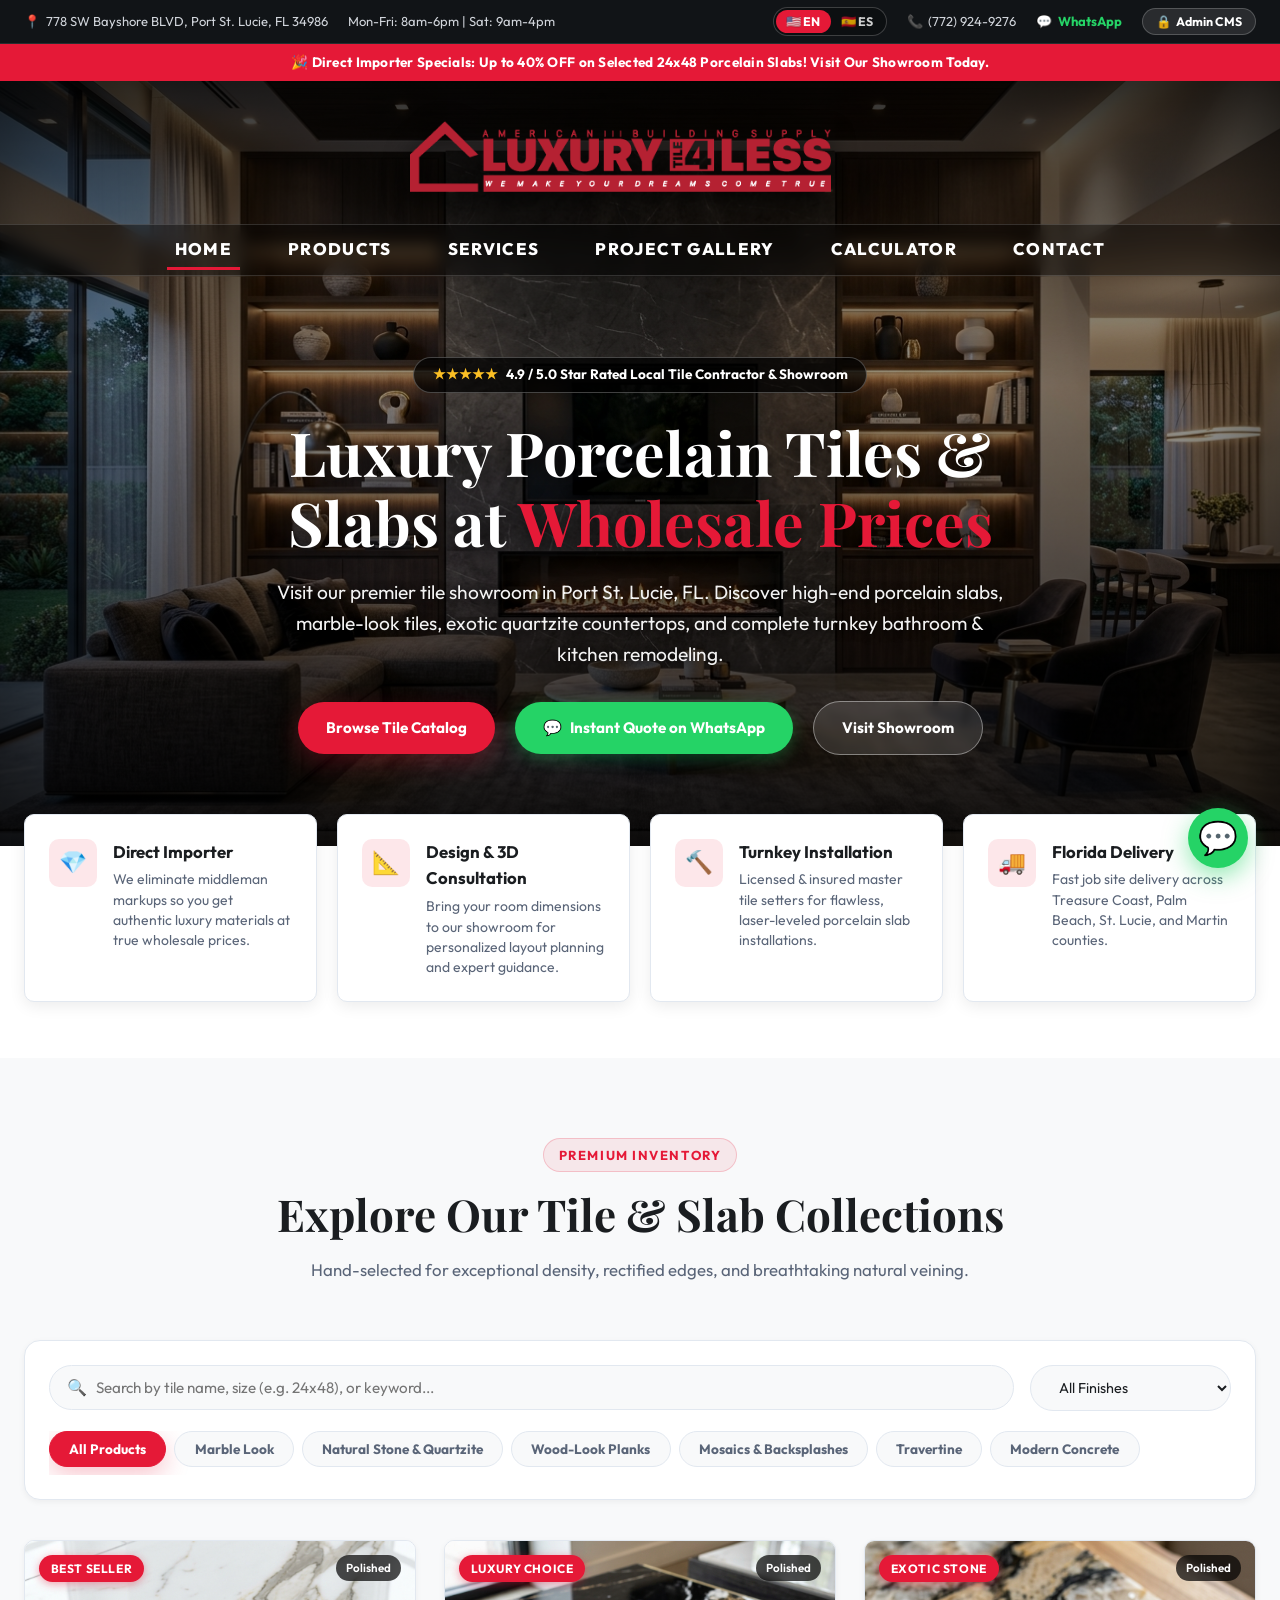
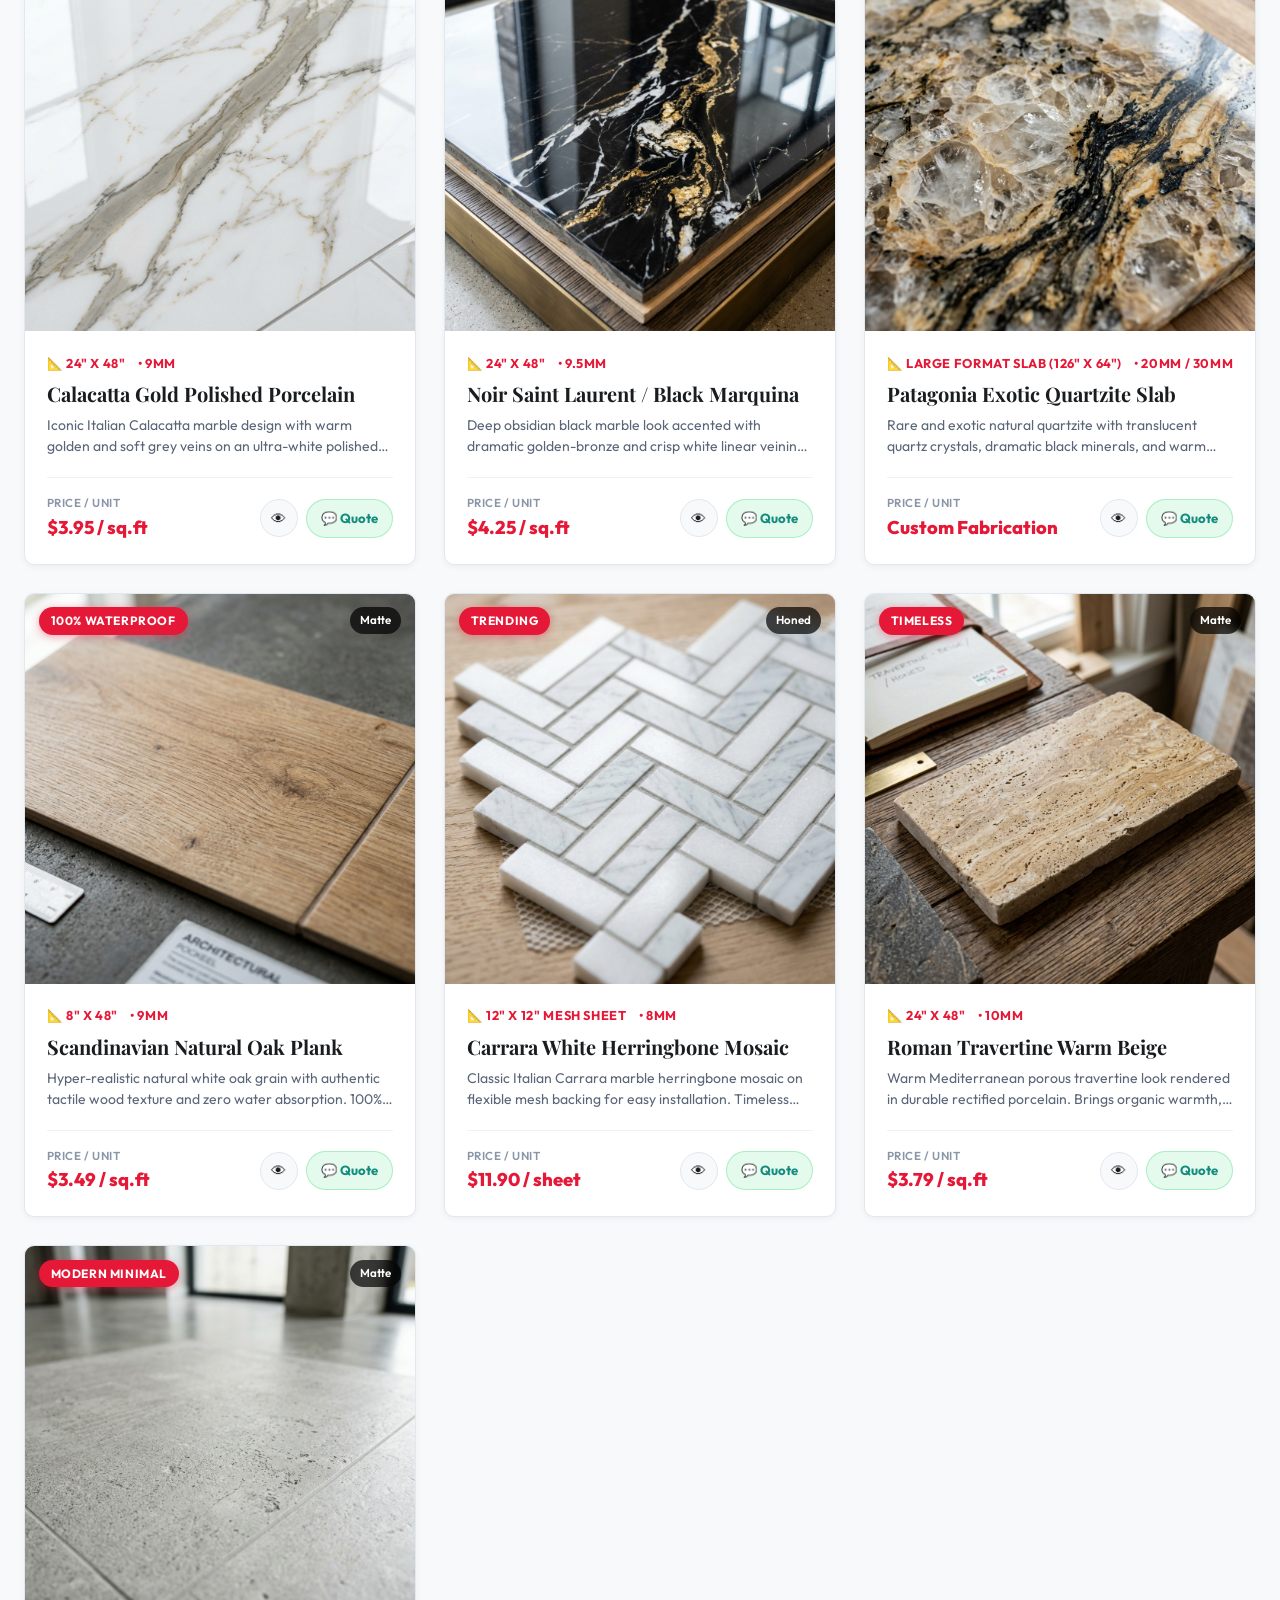
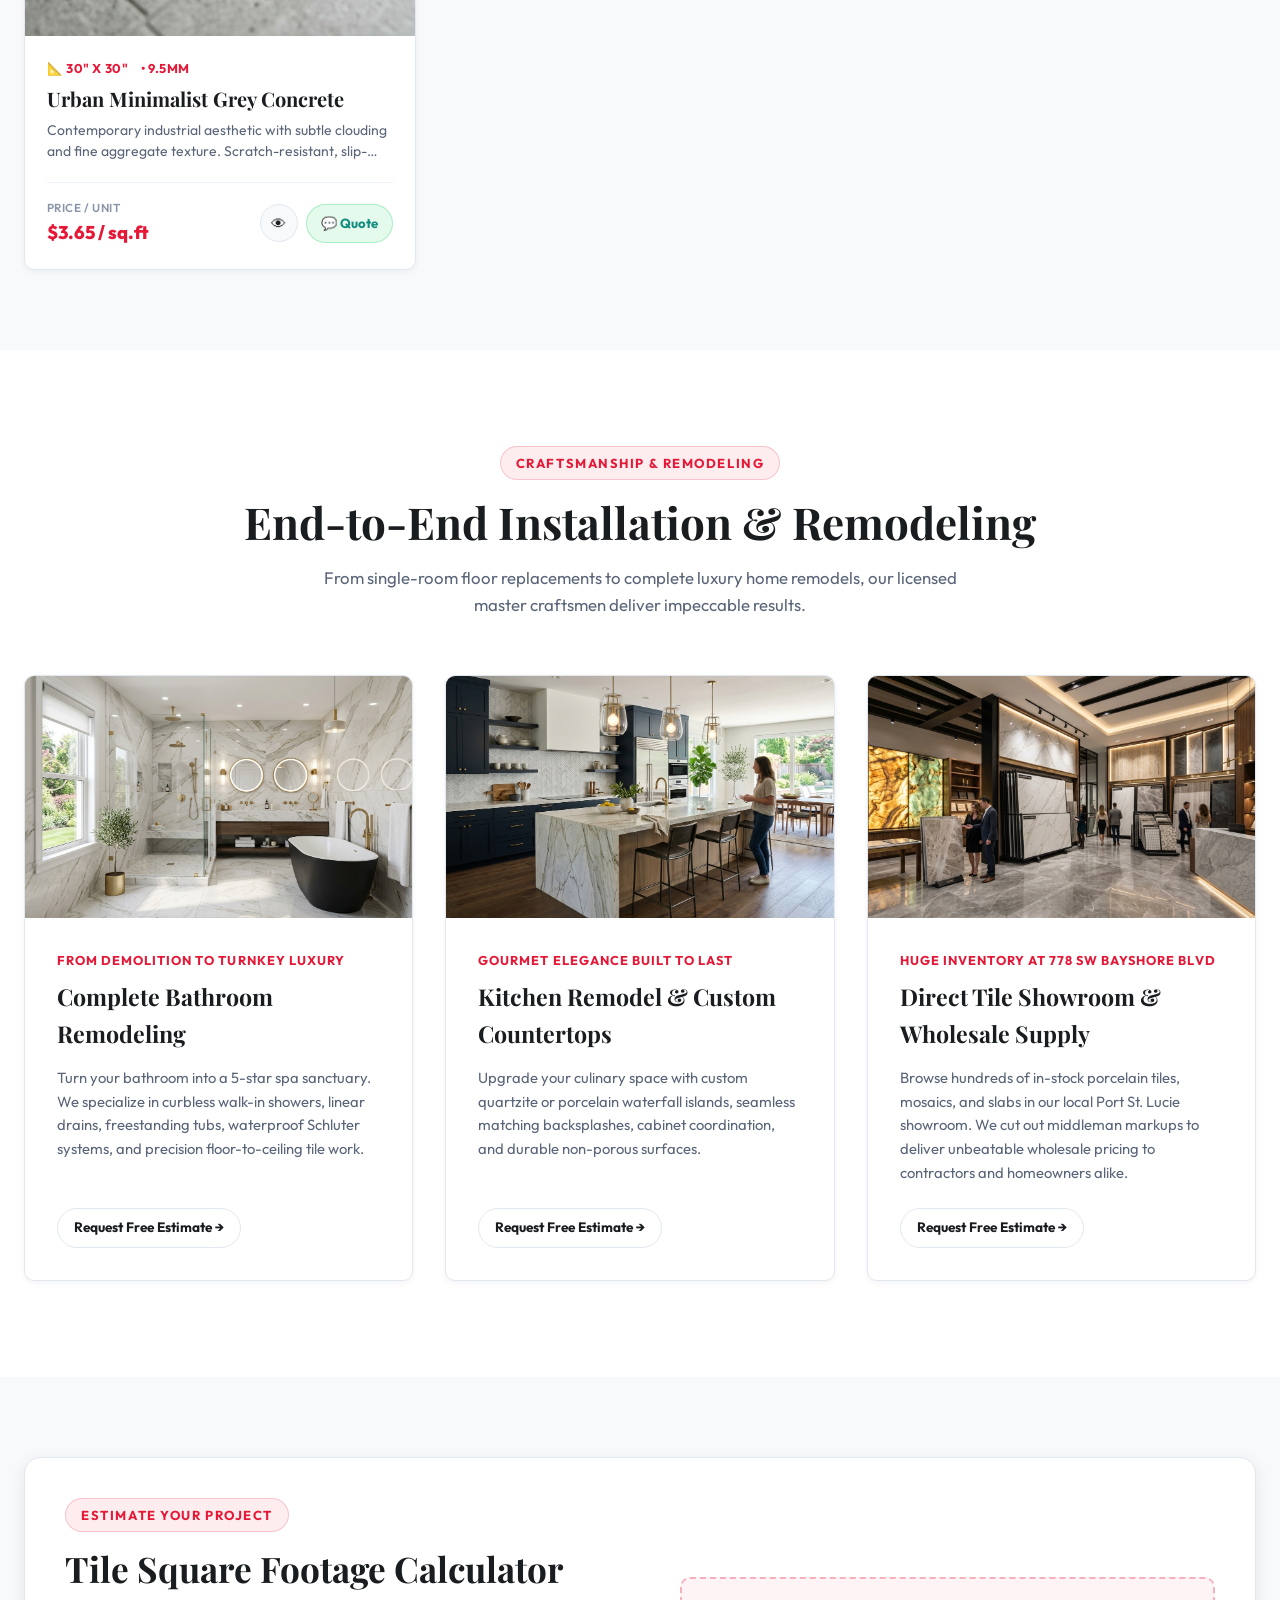
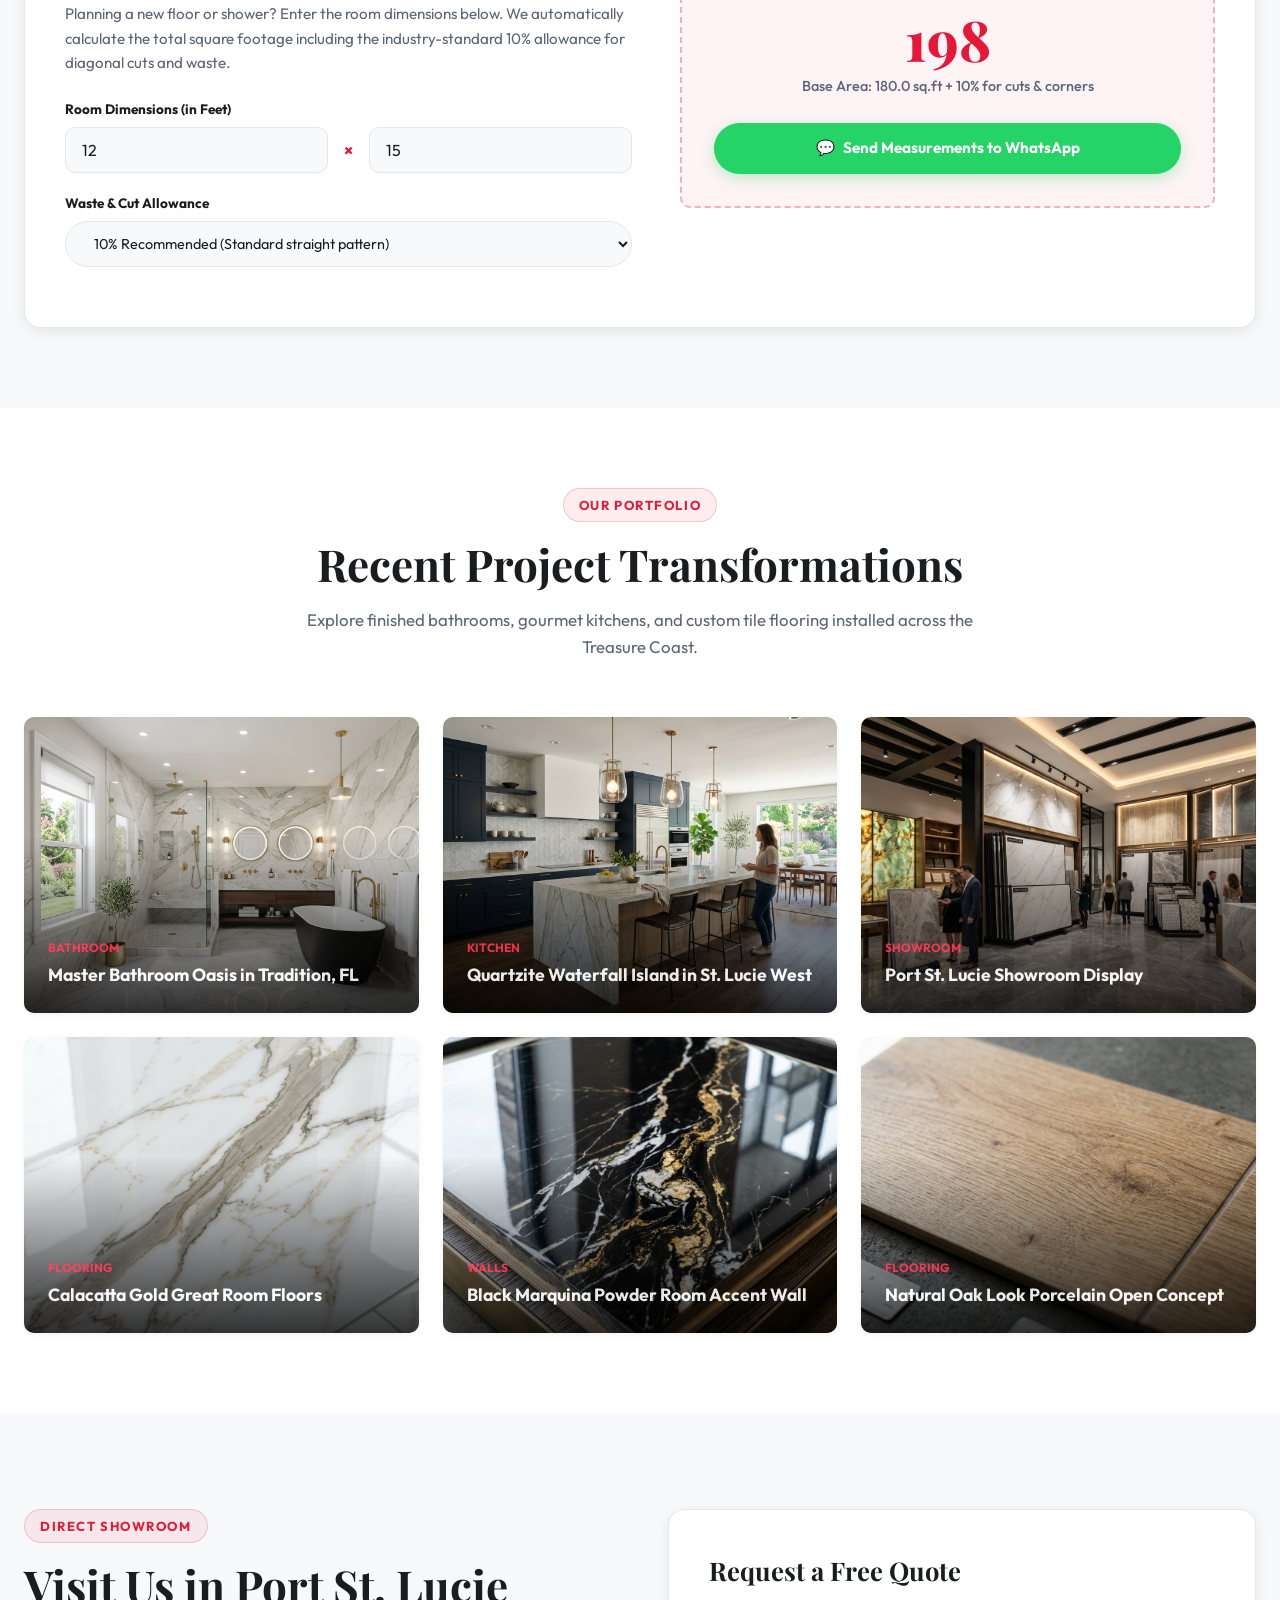
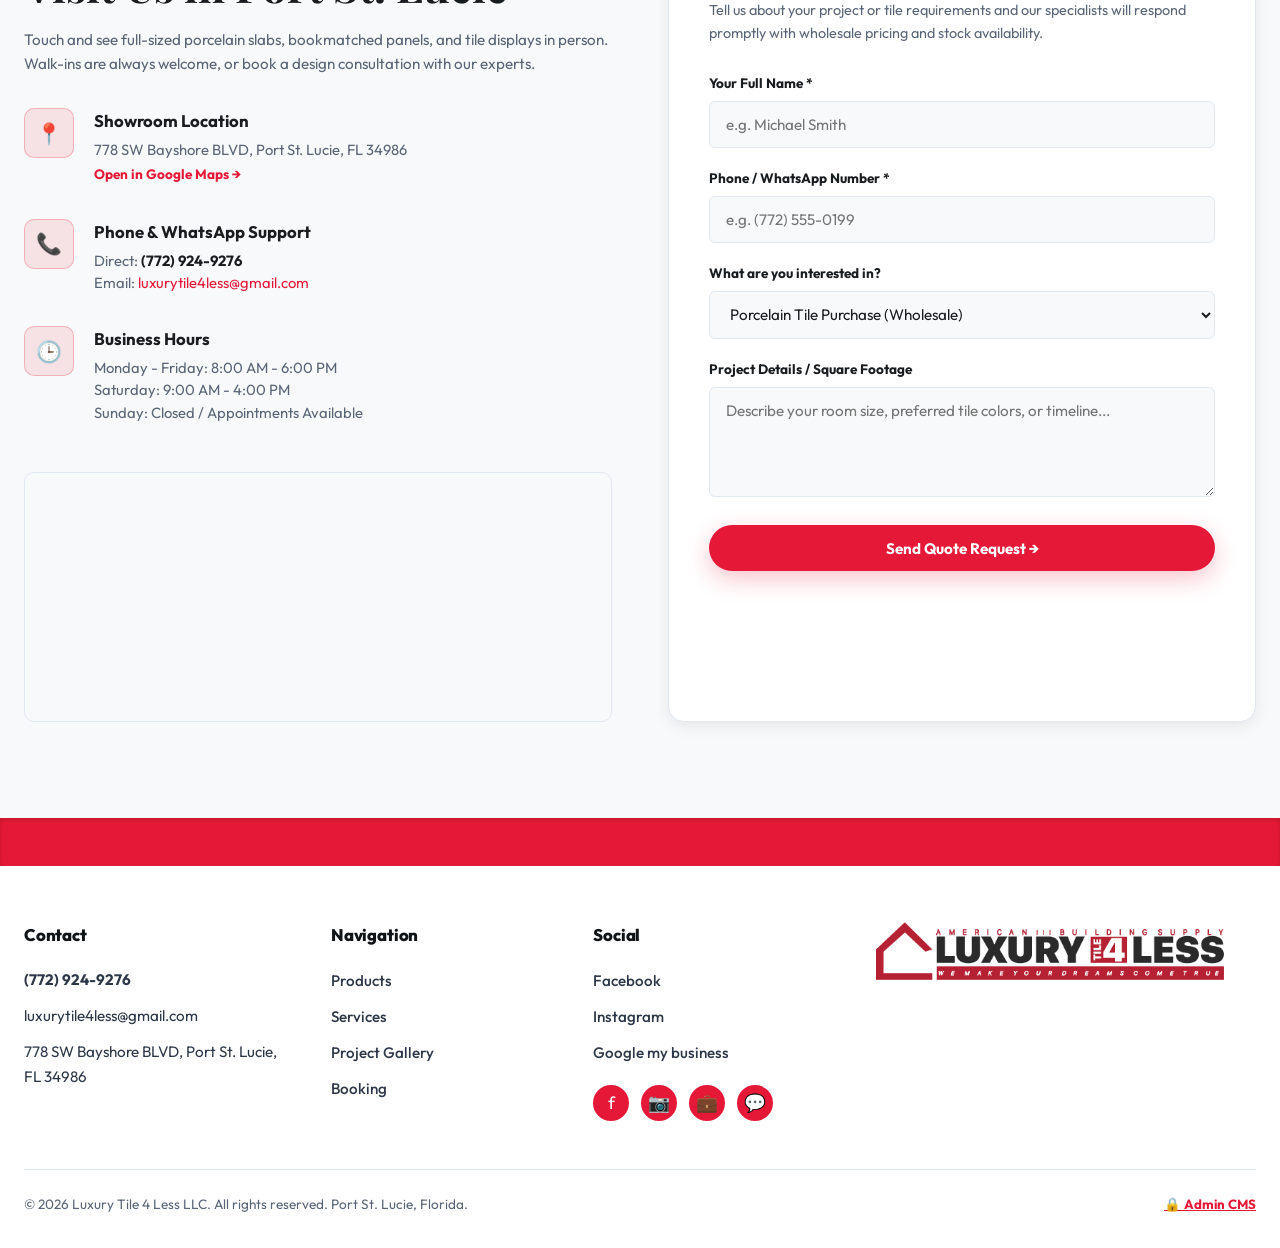
==== commit 424243f5: "Add files via upload" ====
--- a/index.html
+++ b/index.html
@@ -9,12 +9,6 @@
   <meta name="description" content="Discover Florida's premier wholesale tile showroom. Luxury porcelain slabs, Italian marble-look tiles, exotic quartzite countertops, and complete kitchen & bathroom remodeling in Port St. Lucie.">
   <meta name="keywords" content="luxury tile, porcelain tiles, marble look tile, quartzite countertops, bathroom remodeling, kitchen tile, Port St. Lucie tiles, wholesale tile florida">
   <meta name="robots" content="index, follow">
-  
-  <!-- Open Graph -->
-  <meta property="og:title" content="Luxury Tile 4 Less - Luxury Quality at Wholesale Prices">
-  <meta property="og:description" content="Direct importer showroom in Port St. Lucie, FL. Premium porcelain, slabs, quartzite and turnkey bathroom/kitchen remodeling.">
-  <meta property="og:image" content="assets/hero-showroom.jpg">
-  <meta property="og:type" content="website">
 
   <!-- Favicon -->
   <link rel="icon" type="image/webp" href="assets/logo-icon.webp">
@@ -23,182 +17,176 @@
   <!-- Google Fonts -->
   <link rel="preconnect" href="https://fonts.googleapis.com">
   <link rel="preconnect" href="https://fonts.gstatic.com" crossorigin>
-  <link href="https://fonts.googleapis.com/css2?family=Outfit:wght@300;400;500;600;700&family=Playfair+Display:ital,wght@0,500;0,600;0,700;1,500&display=swap" rel="stylesheet">
+  <link href="https://fonts.googleapis.com/css2?family=Outfit:wght@300;400;500;600;700;800&family=Playfair+Display:ital,wght@0,600;0,700;0,800;1,600&display=swap" rel="stylesheet">
 
   <!-- Stylesheet -->
   <link rel="stylesheet" href="css/styles.css">
 </head>
 <body>
 
-  <!-- Top Info Bar -->
-  <aside class="top-bar" aria-label="Quick contact information">
+  <!-- Top Info Bar with Language Selector -->
+  <aside class="top-bar" aria-label="Quick contact & language selection">
     <div class="container top-bar-inner">
       <div class="top-bar-left">
         <span class="top-bar-item">
-          📍 <a href="https://maps.google.com/?q=778+SW+Bayshore+Blvd,+Port+St.+Lucie,+FL+34986" target="_blank" rel="noopener noreferrer" class="bind-address">778 SW Bayshore Blvd, Port St. Lucie, FL 34986</a>
+          📍 <a href="https://maps.google.com/?q=778+SW+Bayshore+Blvd,+Port+St.+Lucie,+FL+34986" target="_blank" rel="noopener noreferrer" class="bind-address">778 SW Bayshore BLVD, Port St. Lucie, FL 34986</a>
+        </span>
+        <span class="top-bar-item" data-i18n="topMonFri">
+          Mon-Fri: 8am-6pm | Sat: 9am-4pm
+        </span>
+      </div>
+
+      <div class="top-bar-right">
+        <!-- Language Switcher -->
+        <div class="lang-selector" aria-label="Select Language">
+          <button class="lang-btn active" data-lang="en" title="English">🇺🇸 EN</button>
+          <button class="lang-btn" data-lang="es" title="Español">🇪🇸 ES</button>
+        </div>
+
+        <span class="top-bar-item">
+          📞 <a href="tel:7729249276" class="bind-phone">7729249276</a>
         </span>
         <span class="top-bar-item">
-          🕒 Mon-Fri: 8am-6pm | Sat: 9am-4pm
+          💬 <a href="https://wa.me/17729249276" target="_blank" rel="noopener noreferrer" class="bind-whatsapp-link" style="color: var(--color-whatsapp); font-weight: 700;">WhatsApp</a>
         </span>
-      </div>
-      <div class="top-bar-right">
-        <span class="top-bar-item">
-          📞 <a href="tel:7729249276" class="bind-phone">(772) 924-9276</a>
-        </span>
-        <span class="top-bar-item">
-          💬 <a href="https://wa.me/17729249276" target="_blank" rel="noopener noreferrer" class="bind-whatsapp-link" style="color: var(--color-whatsapp); font-weight: 600;">WhatsApp Direct</a>
-        </span>
-        <button id="openAdminBtn" class="btn-admin-pill" title="Open Website Content Manager">
-          🔒 Admin CMS
+        <button id="openAdminBtn" class="btn-admin-pill" title="Open Content Manager">
+          🔒 <span data-i18n="adminBtn">Admin CMS</span>
         </button>
       </div>
     </div>
   </aside>
 
-  <!-- Special Promotion Banner -->
+  <!-- Red Announcement Ticker -->
   <div class="announcement-banner">
-    <span id="announcementBannerText">🎉 Direct Importer Specials: Up to 40% OFF on Selected 24x48 Porcelain Slabs! Visit Our Showroom Today.</span>
+    <span id="announcementBannerText" data-i18n="topAnnouncement">🎉 Direct Importer Specials: Up to 40% OFF on Selected 24x48 Porcelain Slabs! Visit Our Showroom Today.</span>
   </div>
 
-  <!-- Main Navigation Header -->
-  <header class="main-header">
-    <div class="container header-inner">
-      <a href="#home" class="brand-logo" aria-label="Luxury Tile 4 Less Homepage">
-        <img src="assets/recurso-1.png" alt="Luxury Tile 4 Less Logo" onerror="this.style.display='none'; document.getElementById('logoFallback').style.display='flex';">
-        <div id="logoFallback" class="brand-logo-fallback" style="display: none;">
-          <span class="brand-title">LUXURY TILE</span>
-          <span class="brand-subtitle">4 LESS • SHOWROOM</span>
-        </div>
+  <!-- HERO HEADER (ORIGINAL STYLE: Fireplace Background + Centered Logo + Centered Menu) -->
+  <header class="hero-original-container" id="home">
+    <div class="hero-overlay-shade"></div>
+
+    <!-- Centered Brand Logo & Navigation -->
+    <div class="hero-header-top">
+      <a href="#home" class="hero-brand-logo-large" aria-label="Luxury Tile 4 Less Homepage">
+        <img src="assets/recurso-1.png" alt="American Building Supply - Luxury Tile 4 Less - We Make Your Dreams Come True">
       </a>
 
-      <!-- Desktop Nav -->
-      <nav aria-label="Main Navigation">
-        <ul class="nav-menu" id="navMenu">
-          <li><a href="#home" class="nav-link active">Home</a></li>
-          <li><a href="#products" class="nav-link">Products</a></li>
-          <li><a href="#services" class="nav-link">Services</a></li>
-          <li><a href="#calculator" class="nav-link">Calculator</a></li>
-          <li><a href="#gallery" class="nav-link">Gallery</a></li>
-          <li><a href="#contact" class="nav-link">Showroom & Contact</a></li>
+      <!-- Centered Menu -->
+      <nav class="hero-nav-bar" aria-label="Main Navigation">
+        <ul class="hero-nav-list" id="heroNavList">
+          <li><a href="#home" class="hero-nav-link active" data-i18n="navHome">HOME</a></li>
+          <li><a href="#products" class="hero-nav-link" data-i18n="navProducts">PRODUCTS</a></li>
+          <li><a href="#services" class="hero-nav-link" data-i18n="navServices">SERVICES</a></li>
+          <li><a href="#gallery" class="hero-nav-link" data-i18n="navGallery">PROJECT GALLERY</a></li>
+          <li><a href="#calculator" class="hero-nav-link" data-i18n="navCalculator">CALCULATOR</a></li>
+          <li><a href="#contact" class="hero-nav-link" data-i18n="navContact">CONTACT</a></li>
         </ul>
       </nav>
-
-      <div class="header-actions">
-        <a href="#products" class="btn btn-primary btn-sm">Explore Catalog</a>
-        <button class="mobile-menu-toggle" id="mobileMenuToggle" aria-label="Toggle navigation menu">☰</button>
-      </div>
     </div>
+
+    <!-- Center Call to Action over fireplace -->
+    <div class="hero-center-cta">
+      <div class="hero-rating-badge">
+        <span class="stars">★★★★★</span>
+        <span data-i18n="heroRating">4.9 / 5.0 Star Rated Local Tile Contractor & Showroom</span>
+      </div>
+      <h1 class="hero-center-title" id="heroTitle" data-i18n="heroTitle">
+        Luxury Porcelain Tiles & Slabs at <span class="text-brand-red">Wholesale Prices</span>
+      </h1>
+      <p class="hero-center-subtitle" id="heroSubtitle" data-i18n="heroSubtitle">
+        Visit our premier tile showroom in Port St. Lucie, FL. Discover high-end porcelain slabs, marble-look tiles, exotic quartzite countertops, and complete turnkey bathroom & kitchen remodeling.
+      </p>
+      <div class="hero-center-buttons">
+        <a href="#products" class="btn btn-brand-red" data-i18n="btnBrowseCatalog">Browse Tile Catalog</a>
+        <a href="https://wa.me/17729249276" target="_blank" rel="noopener noreferrer" class="btn btn-whatsapp bind-whatsapp-link">
+          <span>💬</span> <span data-i18n="btnInstantQuoteWa">Instant Quote on WhatsApp</span>
+        </a>
+        <a href="#contact" class="btn btn-outline-white" data-i18n="btnVisitShowroom">Visit Showroom</a>
+      </div>
+    </div>
+
+    <div style="height: 10px;"></div>
   </header>
 
   <main>
-    <!-- Hero Section -->
-    <section class="hero-section" id="home">
-      <div class="hero-bg-media">
-        <img src="assets/hero-showroom.jpg" alt="Luxury Tile 4 Less Port St. Lucie Showroom">
-      </div>
-      <div class="hero-gradient-overlay"></div>
-      
-      <div class="container">
-        <div class="hero-content">
-          <div class="hero-rating-badge">
-            <span class="stars">★★★★★</span>
-            <span>4.9 / 5.0 Star Rated Local Tile Contractor</span>
-          </div>
-          <h1 class="hero-title" id="heroTitle">
-            Luxury Porcelain Tiles & Natural Stone at <span class="text-gold">Wholesale Prices</span>
-          </h1>
-          <p class="hero-subtitle" id="heroSubtitle">
-            Visit our premier tile showroom in Port St. Lucie, FL. Discover high-end Italian & Spanish porcelain, large format slabs, exotic quartzite countertops, and complete kitchen & bathroom remodeling.
-          </p>
-          <div class="hero-actions">
-            <a href="#products" class="btn btn-primary">Browse Tile Catalog</a>
-            <a href="https://wa.me/17729249276" target="_blank" rel="noopener noreferrer" class="btn btn-whatsapp bind-whatsapp-link">
-              <span>💬 Instant Quote on WhatsApp</span>
-            </a>
-            <a href="#contact" class="btn btn-outline">Visit Showroom</a>
-          </div>
-        </div>
-      </div>
-    </section>
-
-    <!-- Value Propositions Bar -->
+    <!-- Value Propositions Section -->
     <section class="value-props-section" aria-label="Company Benefits">
       <div class="container">
         <div class="props-grid">
           <div class="prop-card">
             <div class="prop-icon">💎</div>
             <div>
-              <h3 class="prop-title">Direct Importer</h3>
-              <p class="prop-desc">We eliminate middleman markups so you get authentic luxury materials at true wholesale prices.</p>
+              <h3 class="prop-title" data-i18n="prop1Title">Direct Importer</h3>
+              <p class="prop-desc" data-i18n="prop1Desc">We eliminate middleman markups so you get authentic luxury materials at true wholesale prices.</p>
             </div>
           </div>
           <div class="prop-card">
             <div class="prop-icon">📐</div>
             <div>
-              <h3 class="prop-title">Design & 3D Consultation</h3>
-              <p class="prop-desc">Bring your room dimensions to our showroom for personalized layout planning and expert guidance.</p>
+              <h3 class="prop-title" data-i18n="prop2Title">Design & 3D Consultation</h3>
+              <p class="prop-desc" data-i18n="prop2Desc">Bring your room dimensions to our showroom for personalized layout planning and expert guidance.</p>
             </div>
           </div>
           <div class="prop-card">
             <div class="prop-icon">🔨</div>
             <div>
-              <h3 class="prop-title">Turnkey Installation</h3>
-              <p class="prop-desc">Licensed & insured master tile setters for flawless, laser-leveled porcelain slab installations.</p>
+              <h3 class="prop-title" data-i18n="prop3Title">Turnkey Installation</h3>
+              <p class="prop-desc" data-i18n="prop3Desc">Licensed & insured master tile setters for flawless, laser-leveled porcelain slab installations.</p>
             </div>
           </div>
           <div class="prop-card">
             <div class="prop-icon">🚚</div>
             <div>
-              <h3 class="prop-title">Florida Delivery</h3>
-              <p class="prop-desc">Fast job site delivery across Treasure Coast, Palm Beach, St. Lucie, and Martin counties.</p>
+              <h3 class="prop-title" data-i18n="prop4Title">Florida Delivery</h3>
+              <p class="prop-desc" data-i18n="prop4Desc">Fast job site delivery across Treasure Coast, Palm Beach, St. Lucie, and Martin counties.</p>
             </div>
           </div>
         </div>
       </div>
     </section>
 
-    <!-- Products Catalog Section -->
+    <!-- Products Catalog Section (LIGHT THEME) -->
     <section class="products-section" id="products">
       <div class="container">
         <div class="section-header-center">
-          <span class="section-tag">Premium Inventory</span>
-          <h2 class="section-title">Explore Our Tile & Slab Collections</h2>
-          <p class="section-subtitle">
-            All collections are hand-selected for exceptional density, rectified edges, and breathtaking natural veining.
+          <span class="section-tag" data-i18n="catalogTag">PREMIUM INVENTORY</span>
+          <h2 class="section-title" data-i18n="catalogTitle">Explore Our Tile & Slab Collections</h2>
+          <p class="section-subtitle" data-i18n="catalogSubtitle">
+            Hand-selected for exceptional density, rectified edges, and breathtaking natural veining.
           </p>
         </div>
 
-        <!-- Catalog Controls & Filters -->
+        <!-- Catalog Filters -->
         <div class="catalog-controls">
           <div class="catalog-search-row">
             <div class="search-input-wrapper">
               <span class="search-icon">🔍</span>
-              <input type="text" id="productSearchInput" placeholder="Search by tile name, size (e.g. 24x48), or keyword...">
+              <input type="text" id="productSearchInput" placeholder="Search by tile name, size (e.g. 24x48), or keyword..." data-i18n="searchPlaceholder">
             </div>
             
             <select id="finishFilterSelect" class="filter-select" aria-label="Filter by Surface Finish">
-              <option value="all">All Finishes</option>
-              <option value="polished">Polished / High Gloss</option>
-              <option value="matte">Matte / Natural</option>
-              <option value="honed">Honed / Satin</option>
+              <option value="all" data-i18n="allFinishes">All Finishes</option>
+              <option value="polished" data-i18n="finishPolished">Polished / High Gloss</option>
+              <option value="matte" data-i18n="finishMatte">Matte / Natural</option>
+              <option value="honed" data-i18n="finishHoned">Honed / Satin</option>
             </select>
           </div>
 
           <!-- Category Pills -->
           <div class="category-pills" id="categoryPills">
-            <button class="cat-pill active" data-category="all">All Products</button>
-            <button class="cat-pill" data-category="marble-look">Marble Look</button>
-            <button class="cat-pill" data-category="quartzite">Natural Stone & Quartzite</button>
-            <button class="cat-pill" data-category="wood-look">Wood-Look Planks</button>
-            <button class="cat-pill" data-category="mosaics">Mosaics & Backsplashes</button>
-            <button class="cat-pill" data-category="travertine">Travertine</button>
-            <button class="cat-pill" data-category="concrete">Modern Concrete</button>
-          </div>
-        </div>
-
-        <!-- Products Grid -->
+            <button class="cat-pill active" data-category="all" data-i18n="catAll">All Products</button>
+            <button class="cat-pill" data-category="marble-look" data-i18n="catMarble">Marble Look</button>
+            <button class="cat-pill" data-category="quartzite" data-i18n="catQuartzite">Natural Stone & Quartzite</button>
+            <button class="cat-pill" data-category="wood-look" data-i18n="catWood">Wood-Look Planks</button>
+            <button class="cat-pill" data-category="mosaics" data-i18n="catMosaics">Mosaics & Backsplashes</button>
+            <button class="cat-pill" data-category="travertine" data-i18n="catTravertine">Travertine</button>
+            <button class="cat-pill" data-category="concrete" data-i18n="catConcrete">Modern Concrete</button>
+          </div>
+        </div>
+
+        <!-- Dynamic Products Grid -->
         <div class="products-grid" id="productsGrid">
-          <!-- Dynamically populated via js/app.js -->
+          <!-- Populated via js/app.js -->
         </div>
       </div>
     </section>
@@ -207,15 +195,15 @@
     <section class="services-section" id="services">
       <div class="container">
         <div class="section-header-center">
-          <span class="section-tag">Craftsmanship & Remodeling</span>
-          <h2 class="section-title">End-to-End Installation & Remodeling</h2>
-          <p class="section-subtitle">
+          <span class="section-tag" data-i18n="servicesTag">CRAFTSMANSHIP & REMODELING</span>
+          <h2 class="section-title" data-i18n="servicesTitle">End-to-End Installation & Remodeling</h2>
+          <p class="section-subtitle" data-i18n="servicesSubtitle">
             From single-room floor replacements to complete luxury home remodels, our licensed master craftsmen deliver impeccable results.
           </p>
         </div>
 
         <div class="services-grid" id="servicesGrid">
-          <!-- Dynamically populated via js/app.js -->
+          <!-- Populated via js/app.js -->
         </div>
       </div>
     </section>
@@ -225,27 +213,27 @@
       <div class="container">
         <div class="calculator-card">
           <div>
-            <span class="section-tag">Estimate Your Project</span>
-            <h2 class="section-title" style="font-size: 2.2rem; margin-bottom: 0.75rem;">Tile Square Footage Calculator</h2>
-            <p style="color: var(--color-text-muted); font-size: 0.95rem; line-height: 1.6; margin-bottom: 1.5rem;">
-              Planning a new floor or shower? Enter the approximate room dimensions below. We automatically calculate the total square footage including the industry-standard 10% allowance for diagonal cuts and waste.
+            <span class="section-tag" data-i18n="calcTag">ESTIMATE YOUR PROJECT</span>
+            <h2 class="section-title" style="font-size: 2.2rem; margin-bottom: 0.75rem;" data-i18n="calcTitle">Tile Square Footage Calculator</h2>
+            <p style="color: var(--color-text-muted); font-size: 0.95rem; line-height: 1.6; margin-bottom: 1.5rem;" data-i18n="calcDesc">
+              Planning a new floor or shower? Enter the room dimensions below. We automatically calculate the total square footage including the industry-standard 10% allowance for diagonal cuts and waste.
             </p>
 
             <div class="calculator-form-group">
-              <label>Room Dimensions (in Feet)</label>
+              <label data-i18n="calcDimensionsLabel">Room Dimensions (in Feet)</label>
               <div class="calc-inputs-row">
                 <input type="number" id="calcWidth" placeholder="Width (ft)" min="1" value="12">
-                <span style="display: flex; align-items: center; color: var(--color-primary); font-weight: 700;">×</span>
+                <span style="display: flex; align-items: center; color: var(--color-brand-red); font-weight: 800;">×</span>
                 <input type="number" id="calcLength" placeholder="Length (ft)" min="1" value="15">
               </div>
             </div>
 
             <div class="calculator-form-group">
-              <label>Waste & Cut Allowance</label>
+              <label data-i18n="calcWasteLabel">Waste & Cut Allowance</label>
               <select id="calcWaste" class="filter-select" style="width: 100%;">
-                <option value="10">10% Recommended (Standard straight pattern)</option>
-                <option value="15">15% Recommended (Herringbone or diagonal pattern)</option>
-                <option value="5">5% Minimum (Simple rectangular rooms)</option>
+                <option value="10" data-i18n="calcWaste10">10% Recommended (Standard straight pattern)</option>
+                <option value="15" data-i18n="calcWaste15">15% Recommended (Herringbone or diagonal pattern)</option>
+                <option value="5" data-i18n="calcWaste5">5% Minimum (Simple rectangular rooms)</option>
               </select>
             </div>
           </div>
@@ -255,7 +243,7 @@
               <div class="calc-result-number" id="calcResultSqft">198</div>
               <div class="calc-result-label" id="calcResultNet">Base Area: 180.0 sq.ft + 10% for cuts & corners</div>
               <a href="https://wa.me/17729249276?text=Hello%20Luxury%20Tile%204%20Less!%20I%20used%20your%20calculator%20and%20need%20an%20estimate%20for%20approximately%20200%20sq.ft%20of%20tile." target="_blank" rel="noopener noreferrer" class="btn btn-whatsapp" style="width: 100%;">
-                <span>💬 Send Measurements to WhatsApp</span>
+                <span>💬</span> <span data-i18n="calcSendBtn">Send Measurements to WhatsApp</span>
               </a>
             </div>
           </div>
@@ -267,28 +255,28 @@
     <section class="gallery-section" id="gallery">
       <div class="container">
         <div class="section-header-center">
-          <span class="section-tag">Our Portfolio</span>
-          <h2 class="section-title">Recent Project Transformations</h2>
-          <p class="section-subtitle">
+          <span class="section-tag" data-i18n="galleryTag">OUR PORTFOLIO</span>
+          <h2 class="section-title" data-i18n="galleryTitle">Recent Project Transformations</h2>
+          <p class="section-subtitle" data-i18n="gallerySubtitle">
             Explore finished bathrooms, gourmet kitchens, and custom tile flooring installed across the Treasure Coast.
           </p>
         </div>
 
         <div class="gallery-grid" id="galleryGrid">
-          <!-- Dynamically populated via js/app.js -->
+          <!-- Populated via js/app.js -->
         </div>
       </div>
     </section>
 
-    <!-- Contact & Showroom Section -->
+    <!-- Showroom & Contact Section -->
     <section class="contact-section" id="contact">
       <div class="container">
         <div class="contact-grid">
           <div class="contact-info-card">
             <div>
-              <span class="section-tag">Direct Showroom</span>
-              <h2 class="section-title">Visit Us in Port St. Lucie</h2>
-              <p style="color: var(--color-text-muted); font-size: 0.95rem; line-height: 1.6;">
+              <span class="section-tag" data-i18n="contactTag">DIRECT SHOWROOM</span>
+              <h2 class="section-title" data-i18n="contactTitle">Visit Us in Port St. Lucie</h2>
+              <p style="color: var(--color-text-muted); font-size: 0.95rem; line-height: 1.6;" data-i18n="contactDesc">
                 Touch and see full-sized porcelain slabs, bookmatched panels, and tile displays in person. Walk-ins are always welcome, or book a design consultation with our experts.
               </p>
             </div>
@@ -296,33 +284,31 @@
             <div class="info-item">
               <div class="info-icon">📍</div>
               <div>
-                <h3 class="info-title">Showroom Location</h3>
-                <p class="info-detail bind-address">778 SW Bayshore Blvd, Port St. Lucie, FL 34986</p>
-                <a href="https://maps.google.com/?q=778+SW+Bayshore+Blvd,+Port+St.+Lucie,+FL+34986" target="_blank" rel="noopener noreferrer" class="text-gold bind-maps-link" style="font-size: 0.85rem; font-weight: 600;">Open in Google Maps →</a>
+                <h3 class="info-title" data-i18n="infoLocationTitle">Showroom Location</h3>
+                <p class="info-detail bind-address">778 SW Bayshore BLVD, Port St. Lucie, FL 34986</p>
+                <a href="https://maps.google.com/?q=778+SW+Bayshore+Blvd,+Port+St.+Lucie,+FL+34986" target="_blank" rel="noopener noreferrer" class="text-brand-red bind-maps-link" style="font-size: 0.85rem; font-weight: 700;" data-i18n="infoOpenMaps">Open in Google Maps →</a>
               </div>
             </div>
 
             <div class="info-item">
               <div class="info-icon">📞</div>
               <div>
-                <h3 class="info-title">Phone & WhatsApp Support</h3>
-                <p class="info-detail">Direct: <a href="tel:7729249276" class="bind-phone" style="color: #FFFFFF; font-weight: 600;">(772) 924-9276</a></p>
-                <p class="info-detail">Office: (772) 722-9078 | (772) 807-1550</p>
-                <p class="info-detail">Email: <a href="mailto:luxurytile4less@gmail.com" class="bind-email text-gold">luxurytile4less@gmail.com</a></p>
+                <h3 class="info-title" data-i18n="infoPhoneTitle">Phone & WhatsApp Support</h3>
+                <p class="info-detail">Direct: <a href="tel:7729249276" class="bind-phone" style="font-weight: 700; color: #1A1D20;">7729249276</a></p>
+                <p class="info-detail">Email: <a href="mailto:luxurytile4less@gmail.com" class="bind-email text-brand-red">luxurytile4less@gmail.com</a></p>
               </div>
             </div>
 
             <div class="info-item">
               <div class="info-icon">🕒</div>
               <div>
-                <h3 class="info-title">Business Hours</h3>
+                <h3 class="info-title" data-i18n="infoHoursTitle">Business Hours</h3>
                 <p class="info-detail" id="hoursWeekday">Monday - Friday: 8:00 AM - 6:00 PM</p>
                 <p class="info-detail" id="hoursSaturday">Saturday: 9:00 AM - 4:00 PM</p>
                 <p class="info-detail" id="hoursSunday">Sunday: Closed / Appointments Available</p>
               </div>
             </div>
 
-            <!-- Map View -->
             <div class="map-container">
               <iframe 
                 src="https://www.google.com/maps/embed?pb=!1m18!1m12!1m3!1d3540.2307567705193!2d-80.34758542385153!3d27.305912976415714!2m3!1f0!2f0!3f0!3m2!1i1024!2i768!4f13.1!3m3!1m2!1s0x88deea19a3b2b4fb%3A0xe5435a26563ee9a9!2s778%20SW%20Bayshore%20Blvd%2C%20Port%20St.%20Lucie%2C%20FL%2034986!5e0!3m2!1sen!2sus!4v1710000000000!5m2!1sen!2sus" 
@@ -339,40 +325,40 @@
 
           <!-- Contact Form -->
           <div class="contact-form-card">
-            <h3 style="font-family: var(--font-serif); font-size: 1.6rem; color: #FFFFFF; margin-bottom: 0.5rem;">Request a Free Quote</h3>
-            <p style="color: var(--color-text-muted); font-size: 0.9rem; margin-bottom: 1.75rem;">
+            <h3 style="font-family: var(--font-serif); font-size: 1.6rem; color: var(--color-text-main); margin-bottom: 0.5rem;" data-i18n="formTitle">Request a Free Quote</h3>
+            <p style="color: var(--color-text-muted); font-size: 0.9rem; margin-bottom: 1.75rem;" data-i18n="formDesc">
               Tell us about your project or tile requirements and our specialists will respond promptly with wholesale pricing and stock availability.
             </p>
 
             <form id="contactLeadForm">
               <div class="form-group">
-                <label for="contactName">Your Full Name *</label>
+                <label for="contactName" data-i18n="formNameLabel">Your Full Name *</label>
                 <input type="text" id="contactName" class="form-control" required placeholder="e.g. Michael Smith">
               </div>
 
               <div class="form-group">
-                <label for="contactPhone">Phone / WhatsApp Number *</label>
+                <label for="contactPhone" data-i18n="formPhoneLabel">Phone / WhatsApp Number *</label>
                 <input type="tel" id="contactPhone" class="form-control" required placeholder="e.g. (772) 555-0199">
               </div>
 
               <div class="form-group">
-                <label for="contactInterest">What are you interested in?</label>
+                <label for="contactInterest" data-i18n="formInterestLabel">What are you interested in?</label>
                 <select id="contactInterest" class="form-control">
-                  <option value="Porcelain Tile Purchase">Porcelain Tile Purchase (Wholesale)</option>
-                  <option value="Bathroom Remodeling">Complete Bathroom Remodeling</option>
-                  <option value="Kitchen Countertops / Slabs">Kitchen Countertops / Quartzite Slabs</option>
-                  <option value="Installation Service">Professional Tile Installation Only</option>
-                  <option value="Showroom Visit">Book a Showroom Appointment</option>
+                  <option value="Porcelain Tile Purchase" data-i18n="optTiles">Porcelain Tile Purchase (Wholesale)</option>
+                  <option value="Bathroom Remodeling" data-i18n="optBath">Complete Bathroom Remodeling</option>
+                  <option value="Kitchen Countertops / Slabs" data-i18n="optKitchen">Kitchen Countertops / Quartzite Slabs</option>
+                  <option value="Installation Service" data-i18n="optInstall">Professional Tile Installation Only</option>
+                  <option value="Showroom Visit" data-i18n="optVisit">Book a Showroom Appointment</option>
                 </select>
               </div>
 
               <div class="form-group">
-                <label for="contactMessage">Project Details / Square Footage</label>
-                <textarea id="contactMessage" class="form-control" placeholder="Describe your room size, preferred tile colors, or timeline..."></textarea>
-              </div>
-
-              <button type="submit" class="btn btn-primary" style="width: 100%;">
-                <span>Send Quote Request →</span>
+                <label for="contactMessage" data-i18n="formMsgLabel">Project Details / Square Footage</label>
+                <textarea id="contactMessage" class="form-control" placeholder="Describe your room size, preferred tile colors, or timeline..." data-i18n="formMsgPlaceholder"></textarea>
+              </div>
+
+              <button type="submit" class="btn btn-brand-red" style="width: 100%;">
+                <span data-i18n="formSubmitBtn">Send Quote Request →</span>
               </button>
             </form>
           </div>
@@ -381,62 +367,66 @@
     </section>
   </main>
 
-  <!-- Main Footer -->
-  <footer class="main-footer">
+  <!-- DISTINCTIVE PRE-FOOTER RED BAR (IDENTICAL TO ORIGINAL SCREENSHOT) -->
+  <div class="pre-footer-red-bar"></div>
+
+  <!-- FOOTER: IDENTICAL TO ORIGINAL SCREENSHOT (CRISP CLEAN WHITE + 4 COLUMNS + RIGHT LOGO) -->
+  <footer class="main-footer-original">
     <div class="container">
-      <div class="footer-grid">
-        <div class="footer-brand">
-          <img src="assets/recurso-1.png" alt="Luxury Tile 4 Less" style="height: 44px; width: auto; object-fit: contain;">
-          <p>
-            Port St. Lucie's premier direct importer of luxury porcelain tiles, large format slabs, and natural stone. Dedicated to exceptional European craftsmanship and wholesale savings.
-          </p>
-          <div class="footer-social-row">
-            <a href="https://www.facebook.com/americanluxurytile4less" target="_blank" rel="noopener noreferrer" class="social-icon-btn bind-facebook-link" title="Facebook">📘</a>
-            <a href="https://www.instagram.com/luxurytile4less/" target="_blank" rel="noopener noreferrer" class="social-icon-btn bind-instagram-link" title="Instagram">📸</a>
-            <a href="https://wa.me/17729249276" target="_blank" rel="noopener noreferrer" class="social-icon-btn bind-whatsapp-link" title="WhatsApp">💬</a>
-            <a href="https://maps.google.com/?q=778+SW+Bayshore+Blvd,+Port+St.+Lucie,+FL+34986" target="_blank" rel="noopener noreferrer" class="social-icon-btn bind-maps-link" title="Google Business">📍</a>
-          </div>
-        </div>
-
+      <div class="footer-original-grid">
+        <!-- Col 1: Contact -->
         <div>
-          <h4 class="footer-title">Collections</h4>
-          <ul class="footer-links">
-            <li><a href="#products">Marble Look Porcelain</a></li>
-            <li><a href="#products">Large Format Slabs</a></li>
-            <li><a href="#products">Exotic Quartzite</a></li>
-            <li><a href="#products">Wood-Look Planks</a></li>
-            <li><a href="#products">Herringbone Mosaics</a></li>
-            <li><a href="#products">Roman Travertine</a></li>
+          <h4 class="footer-col-header" data-i18n="footerContactCol">Contact</h4>
+          <div class="footer-contact-list">
+            <p><a href="tel:7729249276" class="bind-phone" style="font-weight: 700;">7729249276</a></p>
+            <p><a href="mailto:luxurytile4less@gmail.com" class="bind-email">luxurytile4less@gmail.com</a></p>
+            <p class="bind-address">778 SW Bayshore BLVD, Port St. Lucie, FL 34986</p>
+          </div>
+        </div>
+
+        <!-- Col 2: Navigation -->
+        <div>
+          <h4 class="footer-col-header" data-i18n="footerNavCol">Navigation</h4>
+          <ul class="footer-nav-list">
+            <li><a href="#products">Products</a></li>
+            <li><a href="#services">Services</a></li>
+            <li><a href="#gallery">Project Gallery</a></li>
+            <li><a href="#contact">Booking</a></li>
           </ul>
         </div>
 
+        <!-- Col 3: Social -->
         <div>
-          <h4 class="footer-title">Services</h4>
-          <ul class="footer-links">
-            <li><a href="#services">Bathroom Remodeling</a></li>
-            <li><a href="#services">Kitchen Islands</a></li>
-            <li><a href="#services">Curbless Showers</a></li>
-            <li><a href="#services">Laser Tile Leveling</a></li>
-            <li><a href="#calculator">Tile Calculator</a></li>
+          <h4 class="footer-col-header" data-i18n="footerSocialCol">Social</h4>
+          <ul class="footer-social-list">
+            <li><a href="https://www.facebook.com/americanluxurytile4less" target="_blank" rel="noopener noreferrer" class="bind-facebook-link">Facebook</a></li>
+            <li><a href="https://www.instagram.com/luxurytile4less/" target="_blank" rel="noopener noreferrer" class="bind-instagram-link">Instagram</a></li>
+            <li><a href="https://maps.google.com/?q=778+SW+Bayshore+Blvd,+Port+St.+Lucie,+FL+34986" target="_blank" rel="noopener noreferrer" class="bind-maps-link">Google my business</a></li>
           </ul>
-        </div>
-
+
+          <!-- Red Circular Icons from the original screenshot -->
+          <div class="footer-social-icons-row">
+            <a href="https://www.facebook.com/americanluxurytile4less" target="_blank" rel="noopener noreferrer" class="red-circle-icon bind-facebook-link" title="Facebook">f</a>
+            <a href="https://www.instagram.com/luxurytile4less/" target="_blank" rel="noopener noreferrer" class="red-circle-icon bind-instagram-link" title="Instagram">📷</a>
+            <a href="https://maps.google.com/?q=778+SW+Bayshore+Blvd,+Port+St.+Lucie,+FL+34986" target="_blank" rel="noopener noreferrer" class="red-circle-icon bind-maps-link" title="Google Business">💼</a>
+            <a href="https://wa.me/17729249276" target="_blank" rel="noopener noreferrer" class="red-circle-icon bind-whatsapp-link" title="WhatsApp">💬</a>
+          </div>
+        </div>
+
+        <!-- Col 4: Official Right Logo as seen in screenshot -->
+        <div class="footer-right-branding">
+          <img src="assets/recurso-2.png" alt="American Building Supply - Luxury Tile 4 Less" onerror="this.src='assets/recurso-1.png'">
+        </div>
+      </div>
+
+      <!-- Sub Bottom Footer -->
+      <div class="footer-sub-bottom">
         <div>
-          <h4 class="footer-title">Showroom & Hours</h4>
-          <p style="font-size: 0.9rem; margin-bottom: 0.5rem; color: #FFFFFF;" class="bind-address">778 SW Bayshore Blvd, Port St. Lucie, FL 34986</p>
-          <p style="font-size: 0.85rem; margin-bottom: 0.25rem;">Mon-Fri: 8:00 AM - 6:00 PM</p>
-          <p style="font-size: 0.85rem; margin-bottom: 1rem;">Saturday: 9:00 AM - 4:00 PM</p>
-          <p style="font-size: 0.9rem;">Call: <a href="tel:7729249276" class="bind-phone text-gold">(772) 924-9276</a></p>
-        </div>
-      </div>
-
-      <div class="footer-bottom">
+          &copy; <span id="currentYear">2026</span> <span data-i18n="footerCopyright">Luxury Tile 4 Less LLC. All rights reserved. Port St. Lucie, Florida.</span>
+        </div>
         <div>
-          &copy; <span id="currentYear">2026</span> Luxury Tile 4 Less LLC. All rights reserved. Port St. Lucie, Florida.
-        </div>
-        <div>
-          <button id="footerAdminBtn" style="color: var(--color-primary); font-size: 0.85rem; text-decoration: underline;">
-            🔒 Open Content Manager (CMS)
+          <button id="footerAdminBtn" style="color: var(--color-brand-red); font-weight: 700; text-decoration: underline;">
+            🔒 <span data-i18n="adminBtn">Admin CMS</span>
           </button>
         </div>
       </div>
@@ -444,7 +434,7 @@
   </footer>
 
   <!-- Floating WhatsApp Quick Button -->
-  <a href="https://wa.me/17729249276" target="_blank" rel="noopener noreferrer" class="floating-whatsapp bind-whatsapp-link" title="Chat on WhatsApp" aria-label="Chat on WhatsApp">
+  <a href="https://wa.me/17729249276" target="_blank" rel="noopener noreferrer" class="floating-whatsapp bind-whatsapp-link" title="WhatsApp Chat" aria-label="Chat on WhatsApp">
     💬
   </a>
 
@@ -464,8 +454,8 @@
       <button class="modal-close-btn" aria-label="Close Admin Modal">✕</button>
       
       <div class="admin-header">
-        <h3>🔒 Luxury Tile 4 Less - Control Center (CMS)</h3>
-        <button class="btn btn-primary btn-sm" onclick="resetProductForm(); document.querySelector('[data-tab=\'adminTabProductForm\']').click();">
+        <h3>🔒 Control Center (CMS) - Luxury Tile 4 Less</h3>
+        <button class="btn btn-brand-red btn-sm" onclick="resetProductForm(); document.querySelector('[data-tab=\'adminTabProductForm\']').click();">
           ➕ New Product
         </button>
       </div>
@@ -481,7 +471,7 @@
       <!-- TAB 1: Products List -->
       <div class="admin-tab-content active" id="adminTabProducts">
         <div style="display: flex; justify-content: space-between; align-items: center; margin-bottom: 1rem;">
-          <h4 style="font-size: 1.1rem; color: #FFFFFF;">Catalog Products (<span id="adminProductCount">7</span>)</h4>
+          <h4 style="font-size: 1.1rem; color: var(--color-text-main);">Current Inventory</h4>
           <span style="font-size: 0.85rem; color: var(--color-text-muted);">Click ✏️ to edit or 🗑️ to delete</span>
         </div>
 
@@ -506,18 +496,25 @@
 
       <!-- TAB 2: Product Form (Add/Edit) -->
       <div class="admin-tab-content" id="adminTabProductForm">
-        <h4 id="productFormTitle" style="font-size: 1.25rem; color: #FFFFFF; margin-bottom: 1.25rem;">
+        <h4 id="productFormTitle" style="font-size: 1.25rem; color: var(--color-text-main); margin-bottom: 1.25rem;">
           ➕ Add New Tile / Product
         </h4>
 
         <form id="adminProductForm">
           <input type="hidden" id="prodId">
 
-          <div style="display: grid; grid-template-columns: 2fr 1fr; gap: 1.25rem; margin-bottom: 1.25rem;">
-            <div class="form-group" style="margin-bottom: 0;">
-              <label for="prodName">Product Name *</label>
+          <div style="display: grid; grid-template-columns: 1fr 1fr; gap: 1.25rem; margin-bottom: 1.25rem;">
+            <div class="form-group" style="margin-bottom: 0;">
+              <label for="prodName">Product Name (English) *</label>
               <input type="text" id="prodName" class="form-control" required placeholder="e.g. Statuario Extra White Porcelain">
             </div>
+            <div class="form-group" style="margin-bottom: 0;">
+              <label for="prodNameEs">Nombre del Producto (Español) *</label>
+              <input type="text" id="prodNameEs" class="form-control" required placeholder="ej. Porcelanato Blanco Statuario Extra">
+            </div>
+          </div>
+
+          <div style="display: grid; grid-template-columns: 1fr 1fr 1fr 1fr; gap: 1rem; margin-bottom: 1.25rem;">
             <div class="form-group" style="margin-bottom: 0;">
               <label for="prodCategory">Category *</label>
               <select id="prodCategory" class="form-control" required>
@@ -529,21 +526,18 @@
                 <option value="concrete">Modern Concrete</option>
               </select>
             </div>
-          </div>
-
-          <div style="display: grid; grid-template-columns: 1fr 1fr 1fr; gap: 1.25rem; margin-bottom: 1.25rem;">
-            <div class="form-group" style="margin-bottom: 0;">
-              <label for="prodSize">Dimensions / Format *</label>
-              <input type="text" id="prodSize" class="form-control" required placeholder="e.g. 24&quot; x 48&quot;">
-            </div>
             <div class="form-group" style="margin-bottom: 0;">
               <label for="prodFinish">Finish *</label>
               <select id="prodFinish" class="form-control" required>
                 <option value="polished">Polished</option>
                 <option value="matte">Matte</option>
                 <option value="honed">Honed</option>
-                <option value="textured">Textured / Paver</option>
+                <option value="textured">Textured</option>
               </select>
+            </div>
+            <div class="form-group" style="margin-bottom: 0;">
+              <label for="prodSize">Dimensions *</label>
+              <input type="text" id="prodSize" class="form-control" required placeholder="e.g. 24&quot; x 48&quot;">
             </div>
             <div class="form-group" style="margin-bottom: 0;">
               <label for="prodThickness">Thickness</label>
@@ -558,11 +552,11 @@
             </div>
             <div class="form-group" style="margin-bottom: 0;">
               <label for="prodBadge">Promotional Badge (Optional)</label>
-              <input type="text" id="prodBadge" class="form-control" placeholder="e.g. Best Seller, On Sale, New Arrival">
-            </div>
-          </div>
-
-          <!-- Image Upload / URL -->
+              <input type="text" id="prodBadge" class="form-control" placeholder="e.g. Best Seller, Más Vendido">
+            </div>
+          </div>
+
+          <!-- Image upload -->
           <div class="form-group">
             <label>Product Photo (Upload from computer OR paste image URL)</label>
             <div style="display: grid; grid-template-columns: 1fr 1fr; gap: 1rem; align-items: center;">
@@ -571,33 +565,39 @@
                 <small style="color: var(--color-text-muted); display: block; margin-top: 0.35rem;">Choose a photo from your computer</small>
               </div>
               <div>
-                <input type="text" id="productImageUrl" class="form-control" placeholder="Or enter image path / URL">
-              </div>
-            </div>
-            <img id="productImagePreview" src="" alt="Preview" style="display: none; height: 100px; width: 100px; object-fit: cover; border-radius: var(--radius-sm); margin-top: 0.75rem; border: 1px solid var(--color-primary);">
-          </div>
-
-          <div class="form-group">
-            <label for="prodDesc">Description *</label>
-            <textarea id="prodDesc" class="form-control" rows="3" required placeholder="Highlight veining, country of origin, rectified edges, durability..."></textarea>
+                <input type="text" id="productImageUrl" class="form-control" placeholder="Or enter image URL">
+              </div>
+            </div>
+            <img id="productImagePreview" src="" alt="Preview" style="display: none; height: 100px; width: 100px; object-fit: cover; border-radius: var(--radius-sm); margin-top: 0.75rem; border: 1px solid var(--color-brand-red);">
+          </div>
+
+          <div style="display: grid; grid-template-columns: 1fr 1fr; gap: 1.25rem; margin-bottom: 1.25rem;">
+            <div class="form-group" style="margin-bottom: 0;">
+              <label for="prodDesc">Description (English) *</label>
+              <textarea id="prodDesc" class="form-control" rows="3" required placeholder="Highlight veining, rectified edges, durability..."></textarea>
+            </div>
+            <div class="form-group" style="margin-bottom: 0;">
+              <label for="prodDescEs">Descripción (Español) *</label>
+              <textarea id="prodDescEs" class="form-control" rows="3" required placeholder="Destaca el diseño, bordes rectificados, brillo..."></textarea>
+            </div>
           </div>
 
           <div style="display: flex; gap: 2rem; margin-bottom: 1.5rem;">
-            <label style="display: flex; align-items: center; gap: 0.5rem; cursor: pointer; color: #FFFFFF;">
+            <label style="display: flex; align-items: center; gap: 0.5rem; cursor: pointer;">
               <input type="checkbox" id="prodInStock" checked style="width: 18px; height: 18px;">
               <span>In Stock in Showroom</span>
             </label>
-            <label style="display: flex; align-items: center; gap: 0.5rem; cursor: pointer; color: #FFFFFF;">
+            <label style="display: flex; align-items: center; gap: 0.5rem; cursor: pointer;">
               <input type="checkbox" id="prodFeatured" checked style="width: 18px; height: 18px;">
               <span>Featured Collection</span>
             </label>
           </div>
 
           <div style="display: flex; gap: 1rem; justify-content: flex-end;">
-            <button type="button" class="btn btn-outline" onclick="resetProductForm(); document.querySelector('[data-tab=\'adminTabProducts\']').click();">
+            <button type="button" class="btn btn-outline-dark" onclick="resetProductForm(); document.querySelector('[data-tab=\'adminTabProducts\']').click();">
               Cancel
             </button>
-            <button type="submit" class="btn btn-primary">
+            <button type="submit" class="btn btn-brand-red">
               💾 Save Product
             </button>
           </div>
@@ -606,7 +606,7 @@
 
       <!-- TAB 3: Business Settings -->
       <div class="admin-tab-content" id="adminTabSettings">
-        <h4 style="font-size: 1.25rem; color: #FFFFFF; margin-bottom: 1.25rem;">⚙️ Business & Website Settings</h4>
+        <h4 style="font-size: 1.25rem; color: var(--color-text-main); margin-bottom: 1.25rem;">⚙️ Business & Website Settings</h4>
         <form id="adminSettingsForm">
           <div style="display: grid; grid-template-columns: 1fr 1fr; gap: 1.25rem; margin-bottom: 1.25rem;">
             <div class="form-group" style="margin-bottom: 0;">
@@ -614,7 +614,7 @@
               <input type="text" id="settingPhone" class="form-control">
             </div>
             <div class="form-group" style="margin-bottom: 0;">
-              <label for="settingWhatsapp">WhatsApp Number (with country code, e.g. 17729249276)</label>
+              <label for="settingWhatsapp">WhatsApp Number (e.g. 17729249276)</label>
               <input type="text" id="settingWhatsapp" class="form-control">
             </div>
           </div>
@@ -628,21 +628,6 @@
               <label for="settingAddress">Physical Address</label>
               <input type="text" id="settingAddress" class="form-control">
             </div>
-          </div>
-
-          <div class="form-group">
-            <label for="settingHeroTitle">Main Homepage Title</label>
-            <input type="text" id="settingHeroTitle" class="form-control">
-          </div>
-
-          <div class="form-group">
-            <label for="settingHeroSubtitle">Main Homepage Subtitle</label>
-            <textarea id="settingHeroSubtitle" class="form-control" rows="2"></textarea>
-          </div>
-
-          <div class="form-group">
-            <label for="settingBanner">Top Bar Promotion / Announcement</label>
-            <input type="text" id="settingBanner" class="form-control">
           </div>
 
           <div class="form-group">
@@ -651,7 +636,7 @@
           </div>
 
           <div style="display: flex; justify-content: flex-end;">
-            <button type="submit" class="btn btn-primary">
+            <button type="submit" class="btn btn-brand-red">
               💾 Save Settings
             </button>
           </div>
@@ -660,30 +645,30 @@
 
       <!-- TAB 4: Backup & Restore -->
       <div class="admin-tab-content" id="adminTabBackup">
-        <h4 style="font-size: 1.25rem; color: #FFFFFF; margin-bottom: 0.5rem;">💾 Database Backup & Portability</h4>
+        <h4 style="font-size: 1.25rem; color: var(--color-text-main); margin-bottom: 0.5rem;">💾 Database Backup & Portability</h4>
         <p style="color: var(--color-text-muted); font-size: 0.9rem; line-height: 1.6; margin-bottom: 2rem;">
-          Keep full control of your website. You can download a complete backup copy of all your products, photos, and settings at any time, or restore them to any computer.
+          Keep full control of your website. You can download a complete backup copy of all your products, photos, and settings at any time, or restore them.
         </p>
 
         <div style="display: flex; flex-direction: column; gap: 1.5rem; max-width: 500px;">
-          <div style="background: rgba(255, 255, 255, 0.04); padding: 1.5rem; border-radius: var(--radius-md); border: 1px solid rgba(255, 255, 255, 0.08);">
-            <h5 style="color: #FFFFFF; font-size: 1rem; margin-bottom: 0.5rem;">Export Database (Backup)</h5>
+          <div style="background: var(--color-bg-surface); padding: 1.5rem; border-radius: var(--radius-md); border: 1px solid var(--color-border);">
+            <h5 style="color: var(--color-text-main); font-size: 1rem; margin-bottom: 0.5rem;">Export Database (Backup)</h5>
             <p style="color: var(--color-text-muted); font-size: 0.85rem; margin-bottom: 1rem;">Download a single .JSON backup file to your computer.</p>
-            <button type="button" id="adminExportBtn" class="btn btn-primary btn-sm">
+            <button type="button" id="adminExportBtn" class="btn btn-brand-red btn-sm">
               📥 Download Backup File (.json)
             </button>
           </div>
 
-          <div style="background: rgba(255, 255, 255, 0.04); padding: 1.5rem; border-radius: var(--radius-md); border: 1px solid rgba(255, 255, 255, 0.08);">
-            <h5 style="color: #FFFFFF; font-size: 1rem; margin-bottom: 0.5rem;">Restore from Backup</h5>
+          <div style="background: var(--color-bg-surface); padding: 1.5rem; border-radius: var(--radius-md); border: 1px solid var(--color-border);">
+            <h5 style="color: var(--color-text-main); font-size: 1rem; margin-bottom: 0.5rem;">Restore from Backup</h5>
             <p style="color: var(--color-text-muted); font-size: 0.85rem; margin-bottom: 1rem;">Upload a previously downloaded .JSON file.</p>
             <input type="file" id="adminImportFile" accept=".json" class="form-control" style="padding: 0.5rem;">
           </div>
 
           <div style="background: rgba(239, 68, 68, 0.08); padding: 1.5rem; border-radius: var(--radius-md); border: 1px solid rgba(239, 68, 68, 0.25);">
-            <h5 style="color: #F87171; font-size: 1rem; margin-bottom: 0.5rem;">Reset to Initial Factory Defaults</h5>
+            <h5 style="color: #DC2626; font-size: 1rem; margin-bottom: 0.5rem;">Reset to Initial Factory Defaults</h5>
             <p style="color: var(--color-text-muted); font-size: 0.85rem; margin-bottom: 1rem;">Restores all sample tiles and settings to factory condition.</p>
-            <button type="button" id="adminResetBtn" class="btn btn-outline btn-sm" style="border-color: #EF4444; color: #EF4444;">
+            <button type="button" id="adminResetBtn" class="btn btn-outline-dark btn-sm" style="border-color: #EF4444; color: #EF4444;">
               🔄 Reset Everything
             </button>
           </div>
--- a/css/styles.css
+++ b/css/styles.css
@@ -1,26 +1,32 @@
 /* ==========================================================================
-   LUXURY TILE 4 LESS - MODERN DESIGN SYSTEM & STYLESHEET
+   LUXURY TILE 4 LESS - ORIGINAL LIGHT BRAND SYSTEM (RED & CLEAN WHITE)
    ========================================================================== */
 
 :root {
-  --color-primary: #C5A059;
-  --color-primary-light: #E0C285;
-  --color-primary-dark: #A47F37;
-  --color-primary-glow: rgba(197, 160, 89, 0.25);
+  /* Brand Red Palette */
+  --color-brand-red: #E51937;
+  --color-brand-red-dark: #C40E28;
+  --color-brand-red-light: #FF3350;
+  --color-brand-red-glow: rgba(229, 25, 55, 0.25);
   
-  --color-bg-dark: #0D0F12;
-  --color-bg-surface: #14181E;
-  --color-bg-card: #1B2129;
-  --color-bg-elevated: #232B35;
+  /* Primary & Accent */
+  --color-primary: var(--color-brand-red);
+  --color-primary-dark: var(--color-brand-red-dark);
+  --color-gold: #C5A059;
   
-  --color-light-surface: #F8F9FA;
-  --color-light-card: #FFFFFF;
-  --color-light-border: #E5E7EB;
+  /* Light Theme Surfaces */
+  --color-bg-body: #FFFFFF;
+  --color-bg-surface: #F8F9FA;
+  --color-bg-card: #FFFFFF;
+  --color-bg-muted: #F1F3F5;
+  --color-border: #E2E8F0;
+  --color-border-subtle: #EDF2F7;
   
-  --color-text-main: #FFFFFF;
-  --color-text-muted: #9CA3AF;
-  --color-text-dark: #111827;
-  --color-text-dark-muted: #6B7280;
+  /* Text Colors */
+  --color-text-main: #1A1D20;
+  --color-text-muted: #5A6578;
+  --color-text-light: #8A96A8;
+  --color-text-inverse: #FFFFFF;
   
   --color-success: #10B981;
   --color-whatsapp: #25D366;
@@ -28,14 +34,14 @@
   --font-serif: 'Playfair Display', Georgia, serif;
   --font-sans: 'Outfit', 'Inter', -apple-system, BlinkMacSystemFont, 'Segoe UI', Roboto, sans-serif;
   
-  --shadow-sm: 0 2px 4px rgba(0, 0, 0, 0.08);
-  --shadow-md: 0 4px 12px rgba(0, 0, 0, 0.15);
-  --shadow-lg: 0 12px 30px rgba(0, 0, 0, 0.25);
-  --shadow-gold: 0 10px 25px rgba(197, 160, 89, 0.2);
+  --shadow-sm: 0 2px 6px rgba(0, 0, 0, 0.05);
+  --shadow-md: 0 4px 16px rgba(0, 0, 0, 0.08);
+  --shadow-lg: 0 12px 32px rgba(0, 0, 0, 0.12);
+  --shadow-red: 0 8px 24px rgba(229, 25, 55, 0.25);
   
   --radius-sm: 6px;
-  --radius-md: 12px;
-  --radius-lg: 20px;
+  --radius-md: 10px;
+  --radius-lg: 16px;
   --radius-full: 9999px;
   
   --transition: all 0.25s cubic-bezier(0.16, 1, 0.3, 1);
@@ -55,7 +61,7 @@
 
 body {
   font-family: var(--font-sans);
-  background-color: var(--color-bg-dark);
+  background-color: var(--color-bg-body);
   color: var(--color-text-main);
   line-height: 1.6;
   overflow-x: hidden;
@@ -99,8 +105,8 @@
   padding-inline: 1.5rem;
 }
 
-.text-gold {
-  color: var(--color-primary);
+.text-brand-red {
+  color: var(--color-brand-red);
 }
 
 .font-serif {
@@ -112,13 +118,13 @@
   align-items: center;
   gap: 0.5rem;
   font-size: 0.8125rem;
-  font-weight: 600;
+  font-weight: 700;
   text-transform: uppercase;
   letter-spacing: 0.12em;
-  color: var(--color-primary);
-  background: rgba(197, 160, 89, 0.1);
-  border: 1px solid rgba(197, 160, 89, 0.25);
-  padding: 0.35rem 0.85rem;
+  color: var(--color-brand-red);
+  background: rgba(229, 25, 55, 0.08);
+  border: 1px solid rgba(229, 25, 55, 0.2);
+  padding: 0.35rem 0.95rem;
   border-radius: var(--radius-full);
   margin-bottom: 1rem;
 }
@@ -126,7 +132,7 @@
 .section-title {
   font-family: var(--font-serif);
   font-size: clamp(2rem, 3.5vw, 2.75rem);
-  font-weight: 600;
+  font-weight: 700;
   color: var(--color-text-main);
   line-height: 1.2;
   margin-bottom: 1rem;
@@ -135,7 +141,7 @@
 .section-subtitle {
   font-size: 1.05rem;
   color: var(--color-text-muted);
-  max-width: 650px;
+  max-width: 680px;
 }
 
 .section-header-center {
@@ -157,37 +163,49 @@
   gap: 0.5rem;
   padding: 0.85rem 1.75rem;
   font-size: 0.95rem;
-  font-weight: 600;
+  font-weight: 700;
   border-radius: var(--radius-full);
   transition: var(--transition);
   text-align: center;
   white-space: nowrap;
 }
 
-.btn-primary {
-  background: linear-gradient(135deg, var(--color-primary) 0%, var(--color-primary-dark) 100%);
-  color: #0E1013;
-  font-weight: 700;
-  box-shadow: var(--shadow-gold);
-}
-
-.btn-primary:hover {
-  background: linear-gradient(135deg, var(--color-primary-light) 0%, var(--color-primary) 100%);
+.btn-primary, .btn-brand-red {
+  background: var(--color-brand-red);
+  color: #FFFFFF;
+  box-shadow: var(--shadow-red);
+}
+
+.btn-primary:hover, .btn-brand-red:hover {
+  background: var(--color-brand-red-dark);
   transform: translateY(-2px);
-  box-shadow: 0 12px 30px rgba(197, 160, 89, 0.35);
-}
-
-.btn-outline {
+  box-shadow: 0 10px 28px rgba(229, 25, 55, 0.35);
+}
+
+.btn-outline-white {
+  background: rgba(255, 255, 255, 0.12);
+  color: #FFFFFF;
+  border: 1px solid rgba(255, 255, 255, 0.4);
+  backdrop-filter: blur(4px);
+}
+
+.btn-outline-white:hover {
+  background: #FFFFFF;
+  color: #1A1D20;
+  border-color: #FFFFFF;
+  transform: translateY(-2px);
+}
+
+.btn-outline-dark {
   background: transparent;
   color: var(--color-text-main);
-  border: 1px solid rgba(255, 255, 255, 0.2);
-}
-
-.btn-outline:hover {
-  background: rgba(255, 255, 255, 0.08);
-  border-color: var(--color-primary);
-  color: var(--color-primary);
-  transform: translateY(-2px);
+  border: 1px solid var(--color-border);
+}
+
+.btn-outline-dark:hover {
+  background: var(--color-bg-surface);
+  border-color: var(--color-brand-red);
+  color: var(--color-brand-red);
 }
 
 .btn-whatsapp {
@@ -208,16 +226,44 @@
   font-size: 0.85rem;
 }
 
+/* Language Switcher Buttons */
+.lang-selector {
+  display: inline-flex;
+  align-items: center;
+  background: rgba(0, 0, 0, 0.25);
+  border: 1px solid rgba(255, 255, 255, 0.2);
+  border-radius: var(--radius-full);
+  padding: 2px;
+}
+
+.lang-btn {
+  padding: 0.25rem 0.65rem;
+  font-size: 0.775rem;
+  font-weight: 700;
+  color: rgba(255, 255, 255, 0.8);
+  border-radius: var(--radius-full);
+  transition: var(--transition);
+}
+
+.lang-btn:hover {
+  color: #FFFFFF;
+}
+
+.lang-btn.active {
+  background: var(--color-brand-red);
+  color: #FFFFFF;
+}
+
 /* ==========================================================================
    TOP BAR & HEADER
    ========================================================================== */
 
 .top-bar {
-  background: #090B0E;
-  border-bottom: 1px solid rgba(255, 255, 255, 0.06);
+  background: #111417;
+  border-bottom: 1px solid rgba(255, 255, 255, 0.1);
   font-size: 0.8125rem;
-  color: var(--color-text-muted);
-  padding: 0.5rem 0;
+  color: #D1D5DB;
+  padding: 0.45rem 0;
 }
 
 .top-bar-inner {
@@ -231,245 +277,207 @@
 .top-bar-left, .top-bar-right {
   display: flex;
   align-items: center;
-  gap: 1.5rem;
+  gap: 1.25rem;
 }
 
 .top-bar-item {
   display: inline-flex;
   align-items: center;
-  gap: 0.4rem;
+  gap: 0.35rem;
 }
 
 .top-bar-item a:hover {
-  color: var(--color-primary);
-}
-
-/* Announcement ticker banner */
+  color: var(--color-brand-red-light);
+}
+
+.btn-admin-pill {
+  display: inline-flex;
+  align-items: center;
+  gap: 0.35rem;
+  padding: 0.3rem 0.8rem;
+  font-size: 0.775rem;
+  font-weight: 700;
+  background: rgba(255, 255, 255, 0.1);
+  border: 1px solid rgba(255, 255, 255, 0.2);
+  color: #FFFFFF;
+  border-radius: var(--radius-full);
+}
+
+.btn-admin-pill:hover {
+  background: var(--color-brand-red);
+  border-color: var(--color-brand-red);
+}
+
+/* Ticker Announcement */
 .announcement-banner {
-  background: linear-gradient(90deg, #7C5D1F 0%, #C5A059 50%, #7C5D1F 100%);
-  color: #0E1013;
+  background: var(--color-brand-red);
+  color: #FFFFFF;
   padding: 0.45rem 1rem;
   text-align: center;
-  font-size: 0.825rem;
+  font-size: 0.85rem;
   font-weight: 700;
   letter-spacing: 0.02em;
 }
 
-/* Main Header */
-.main-header {
-  position: sticky;
-  top: 0;
-  z-index: 100;
-  background: rgba(13, 15, 18, 0.92);
-  backdrop-filter: blur(12px);
-  -webkit-backdrop-filter: blur(12px);
-  border-bottom: 1px solid rgba(255, 255, 255, 0.07);
+/* ==========================================================================
+   HERO HEADER (ORIGINAL STYLE: FIREPLACE BACKGROUND + CENTERED LOGO)
+   ========================================================================== */
+
+.hero-original-container {
+  position: relative;
+  min-height: 85vh;
+  background-image: url('../assets/hero-original-bg.jpg');
+  background-size: cover;
+  background-position: center;
+  background-repeat: no-repeat;
+  display: flex;
+  flex-direction: column;
+  justify-content: space-between;
+  box-shadow: inset 0 0 100px rgba(0, 0, 0, 0.6);
+}
+
+.hero-overlay-shade {
+  position: absolute;
+  inset: 0;
+  background: linear-gradient(180deg, rgba(0, 0, 0, 0.75) 0%, rgba(0, 0, 0, 0.4) 40%, rgba(0, 0, 0, 0.85) 100%);
+  z-index: 1;
+}
+
+.hero-header-top {
+  position: relative;
+  z-index: 5;
+  padding-top: 2.5rem;
+  display: flex;
+  flex-direction: column;
+  align-items: center;
+  text-align: center;
+}
+
+.hero-brand-logo-large {
+  max-width: 460px;
+  width: 90%;
+  margin-bottom: 2rem;
+  filter: drop-shadow(0 4px 12px rgba(0, 0, 0, 0.8));
+}
+
+.hero-brand-logo-large img {
+  width: 100%;
+  height: auto;
+  object-fit: contain;
+}
+
+/* Centered Navigation Menu exactly as in the photo */
+.hero-nav-bar {
+  width: 100%;
+  border-top: 1px solid rgba(255, 255, 255, 0.15);
+  border-bottom: 1px solid rgba(255, 255, 255, 0.15);
+  background: rgba(0, 0, 0, 0.4);
+  backdrop-filter: blur(8px);
+  padding: 0.75rem 0;
+}
+
+.hero-nav-list {
+  display: flex;
+  align-items: center;
+  justify-content: center;
+  gap: 2.5rem;
+  list-style: none;
+  flex-wrap: wrap;
+}
+
+.hero-nav-link {
+  color: #FFFFFF;
+  font-size: 1.05rem;
+  font-weight: 800;
+  letter-spacing: 0.08em;
+  text-transform: uppercase;
+  padding: 0.4rem 0.5rem;
+  position: relative;
   transition: var(--transition);
 }
 
-.header-inner {
-  display: flex;
-  align-items: center;
-  justify-content: space-between;
-  height: 80px;
-}
-
-.brand-logo {
-  display: flex;
-  align-items: center;
-  gap: 0.75rem;
-}
-
-.brand-logo img {
-  height: 48px;
-  width: auto;
-  object-fit: contain;
-}
-
-.brand-logo-fallback {
-  display: flex;
-  flex-direction: column;
-}
-
-.brand-logo-fallback .brand-title {
-  font-family: var(--font-serif);
-  font-size: 1.4rem;
-  font-weight: 700;
-  letter-spacing: 0.05em;
-  color: #FFFFFF;
-}
-
-.brand-logo-fallback .brand-subtitle {
-  font-size: 0.65rem;
-  text-transform: uppercase;
-  letter-spacing: 0.25em;
-  color: var(--color-primary);
-}
-
-/* Navigation Menu */
-.nav-menu {
-  display: flex;
-  align-items: center;
-  gap: 2rem;
-  list-style: none;
-}
-
-.nav-link {
-  font-size: 0.925rem;
-  font-weight: 500;
-  color: var(--color-text-muted);
-  position: relative;
-  padding: 0.5rem 0;
-}
-
-.nav-link:hover, .nav-link.active {
-  color: #FFFFFF;
-}
-
-.nav-link::after {
+.hero-nav-link:hover, .hero-nav-link.active {
+  color: #FFFFFF;
+}
+
+.hero-nav-link::after {
   content: '';
   position: absolute;
-  bottom: 0;
+  bottom: -4px;
   left: 0;
   width: 0;
-  height: 2px;
-  background: var(--color-primary);
+  height: 3px;
+  background: var(--color-brand-red);
   transition: var(--transition);
 }
 
-.nav-link:hover::after, .nav-link.active::after {
+.hero-nav-link:hover::after, .hero-nav-link.active::after {
   width: 100%;
 }
 
-.header-actions {
-  display: flex;
-  align-items: center;
-  gap: 1rem;
-}
-
-.btn-admin-pill {
-  display: inline-flex;
-  align-items: center;
-  gap: 0.4rem;
-  padding: 0.45rem 0.9rem;
-  font-size: 0.8rem;
-  font-weight: 600;
-  background: rgba(255, 255, 255, 0.06);
-  border: 1px solid rgba(255, 255, 255, 0.12);
-  color: var(--color-primary);
-  border-radius: var(--radius-full);
-}
-
-.btn-admin-pill:hover {
-  background: rgba(197, 160, 89, 0.15);
-  border-color: var(--color-primary);
-}
-
-.mobile-menu-toggle {
-  display: none;
-  font-size: 1.5rem;
-  color: #FFFFFF;
-}
-
-/* ==========================================================================
-   HERO SECTION
-   ========================================================================== */
-
-.hero-section {
+/* Center Call to Action over fireplace */
+.hero-center-cta {
   position: relative;
-  min-height: 85vh;
-  display: flex;
-  align-items: center;
-  padding: 5rem 0;
-  overflow: hidden;
-}
-
-.hero-bg-media {
-  position: absolute;
-  inset: 0;
-  z-index: 0;
-}
-
-.hero-bg-media img {
-  width: 100%;
-  height: 100%;
-  object-fit: cover;
-  filter: brightness(0.4) contrast(1.1);
-  transform: scale(1.02);
-}
-
-.hero-gradient-overlay {
-  position: absolute;
-  inset: 0;
-  background: radial-gradient(circle at 70% 30%, rgba(197, 160, 89, 0.08) 0%, transparent 60%),
-              linear-gradient(180deg, rgba(13, 15, 18, 0.75) 0%, rgba(13, 15, 18, 0.95) 100%);
-  z-index: 1;
-}
-
-.hero-content {
-  position: relative;
-  z-index: 2;
-  max-width: 820px;
+  z-index: 5;
+  text-align: center;
+  max-width: 800px;
+  margin: 3.5rem auto;
+  padding: 0 1.5rem;
 }
 
 .hero-rating-badge {
   display: inline-flex;
   align-items: center;
   gap: 0.5rem;
-  background: rgba(20, 24, 30, 0.85);
-  border: 1px solid rgba(197, 160, 89, 0.35);
-  padding: 0.4rem 1rem;
+  background: rgba(0, 0, 0, 0.75);
+  border: 1px solid rgba(255, 255, 255, 0.25);
+  padding: 0.4rem 1.15rem;
   border-radius: var(--radius-full);
   font-size: 0.85rem;
-  font-weight: 600;
+  font-weight: 700;
+  color: #FFFFFF;
   margin-bottom: 1.5rem;
-  backdrop-filter: blur(8px);
 }
 
 .hero-rating-badge .stars {
   color: #FBBF24;
 }
 
-.hero-title {
+.hero-center-title {
   font-family: var(--font-serif);
-  font-size: clamp(2.5rem, 5.5vw, 4.25rem);
-  font-weight: 700;
-  line-height: 1.1;
-  color: #FFFFFF;
-  margin-bottom: 1.5rem;
-  text-shadow: 0 4px 20px rgba(0, 0, 0, 0.6);
-}
-
-.hero-title span {
-  background: linear-gradient(135deg, #FFFFFF 20%, var(--color-primary-light) 100%);
-  -webkit-background-clip: text;
-  -webkit-text-fill-color: transparent;
-}
-
-.hero-subtitle {
-  font-size: clamp(1.05rem, 1.8vw, 1.25rem);
-  color: rgba(255, 255, 255, 0.85);
-  margin-bottom: 2.5rem;
-  max-width: 680px;
+  font-size: clamp(2.3rem, 5vw, 3.8rem);
+  font-weight: 700;
+  line-height: 1.15;
+  color: #FFFFFF;
+  margin-bottom: 1.25rem;
+  text-shadow: 0 4px 20px rgba(0, 0, 0, 0.8);
+}
+
+.hero-center-subtitle {
+  font-size: clamp(1rem, 1.8vw, 1.2rem);
+  color: rgba(255, 255, 255, 0.95);
+  margin-bottom: 2rem;
   line-height: 1.6;
-}
-
-.hero-actions {
-  display: flex;
-  align-items: center;
+  text-shadow: 0 2px 10px rgba(0, 0, 0, 0.8);
+}
+
+.hero-center-buttons {
+  display: flex;
+  align-items: center;
+  justify-content: center;
   gap: 1.25rem;
   flex-wrap: wrap;
 }
 
 /* ==========================================================================
-   VALUE PROPOSITIONS BAR
+   VALUE PROPOSITIONS (LIGHT THEME)
    ========================================================================== */
 
 .value-props-section {
   position: relative;
-  z-index: 5;
-  margin-top: -2.5rem;
-  margin-bottom: 3rem;
+  z-index: 10;
+  margin-top: -2rem;
+  margin-bottom: 3.5rem;
 }
 
 .props-grid {
@@ -479,8 +487,8 @@
 }
 
 .prop-card {
-  background: var(--color-bg-surface);
-  border: 1px solid rgba(255, 255, 255, 0.08);
+  background: #FFFFFF;
+  border: 1px solid var(--color-border);
   border-radius: var(--radius-md);
   padding: 1.5rem;
   display: flex;
@@ -492,16 +500,16 @@
 
 .prop-card:hover {
   transform: translateY(-4px);
-  border-color: rgba(197, 160, 89, 0.4);
-  box-shadow: var(--shadow-gold);
+  border-color: var(--color-brand-red);
+  box-shadow: 0 10px 24px rgba(229, 25, 55, 0.12);
 }
 
 .prop-icon {
   width: 48px;
   height: 48px;
   border-radius: var(--radius-md);
-  background: rgba(197, 160, 89, 0.12);
-  color: var(--color-primary);
+  background: rgba(229, 25, 55, 0.1);
+  color: var(--color-brand-red);
   display: flex;
   align-items: center;
   justify-content: center;
@@ -510,34 +518,34 @@
 }
 
 .prop-title {
-  font-size: 1rem;
-  font-weight: 700;
-  color: #FFFFFF;
+  font-size: 1.05rem;
+  font-weight: 700;
+  color: var(--color-text-main);
   margin-bottom: 0.25rem;
 }
 
 .prop-desc {
-  font-size: 0.85rem;
+  font-size: 0.875rem;
   color: var(--color-text-muted);
-  line-height: 1.4;
+  line-height: 1.45;
 }
 
 /* ==========================================================================
-   PRODUCTS CATALOG (CORE)
+   PRODUCTS CATALOG (LIGHT THEME)
    ========================================================================== */
 
 .products-section {
   padding: 5rem 0;
-  background: var(--color-bg-dark);
+  background: var(--color-bg-surface);
 }
 
 .catalog-controls {
-  background: var(--color-bg-surface);
-  border: 1px solid rgba(255, 255, 255, 0.08);
+  background: #FFFFFF;
+  border: 1px solid var(--color-border);
   border-radius: var(--radius-lg);
   padding: 1.5rem;
   margin-bottom: 2.5rem;
-  box-shadow: var(--shadow-md);
+  box-shadow: var(--shadow-sm);
 }
 
 .catalog-search-row {
@@ -555,19 +563,19 @@
 
 .search-input-wrapper input {
   width: 100%;
-  background: rgba(255, 255, 255, 0.05);
-  border: 1px solid rgba(255, 255, 255, 0.12);
+  background: var(--color-bg-surface);
+  border: 1px solid var(--color-border);
   border-radius: var(--radius-full);
   padding: 0.75rem 1.25rem 0.75rem 2.85rem;
-  color: #FFFFFF;
+  color: var(--color-text-main);
   font-size: 0.95rem;
   transition: var(--transition);
 }
 
 .search-input-wrapper input:focus {
-  border-color: var(--color-primary);
-  background: rgba(255, 255, 255, 0.08);
-  box-shadow: 0 0 0 3px rgba(197, 160, 89, 0.2);
+  border-color: var(--color-brand-red);
+  background: #FFFFFF;
+  box-shadow: 0 0 0 3px rgba(229, 25, 55, 0.15);
 }
 
 .search-icon {
@@ -580,23 +588,18 @@
 }
 
 .filter-select {
-  background: rgba(255, 255, 255, 0.05);
-  border: 1px solid rgba(255, 255, 255, 0.12);
+  background: var(--color-bg-surface);
+  border: 1px solid var(--color-border);
   border-radius: var(--radius-full);
   padding: 0.75rem 1.5rem;
-  color: #FFFFFF;
+  color: var(--color-text-main);
   font-size: 0.9rem;
   cursor: pointer;
   transition: var(--transition);
 }
 
 .filter-select:focus {
-  border-color: var(--color-primary);
-}
-
-.filter-select option {
-  background: var(--color-bg-surface);
-  color: #FFFFFF;
+  border-color: var(--color-brand-red);
 }
 
 /* Category Filter Pills */
@@ -614,27 +617,28 @@
 }
 
 .cat-pill {
-  padding: 0.5rem 1.15rem;
+  padding: 0.5rem 1.2rem;
   border-radius: var(--radius-full);
   font-size: 0.85rem;
-  font-weight: 600;
+  font-weight: 700;
   white-space: nowrap;
-  background: rgba(255, 255, 255, 0.05);
+  background: var(--color-bg-surface);
   color: var(--color-text-muted);
-  border: 1px solid transparent;
+  border: 1px solid var(--color-border);
   transition: var(--transition);
 }
 
 .cat-pill:hover {
-  background: rgba(255, 255, 255, 0.1);
-  color: #FFFFFF;
+  background: #FFFFFF;
+  color: var(--color-brand-red);
+  border-color: var(--color-brand-red);
 }
 
 .cat-pill.active {
-  background: var(--color-primary);
-  color: #0E1013;
-  font-weight: 700;
-  box-shadow: 0 4px 12px rgba(197, 160, 89, 0.35);
+  background: var(--color-brand-red);
+  color: #FFFFFF;
+  border-color: var(--color-brand-red);
+  box-shadow: var(--shadow-red);
 }
 
 /* Products Grid */
@@ -645,20 +649,21 @@
 }
 
 .product-card {
-  background: var(--color-bg-card);
-  border: 1px solid rgba(255, 255, 255, 0.08);
+  background: #FFFFFF;
+  border: 1px solid var(--color-border);
   border-radius: var(--radius-md);
   overflow: hidden;
   display: flex;
   flex-direction: column;
   transition: var(--transition);
   position: relative;
+  box-shadow: var(--shadow-sm);
 }
 
 .product-card:hover {
   transform: translateY(-6px);
-  border-color: rgba(197, 160, 89, 0.45);
-  box-shadow: 0 16px 36px rgba(0, 0, 0, 0.4), var(--shadow-gold);
+  border-color: var(--color-brand-red);
+  box-shadow: 0 16px 32px rgba(0, 0, 0, 0.1);
 }
 
 .product-media {
@@ -666,7 +671,7 @@
   width: 100%;
   aspect-ratio: 1 / 1;
   overflow: hidden;
-  background: #090B0E;
+  background: #F1F3F5;
   cursor: pointer;
 }
 
@@ -685,17 +690,16 @@
   position: absolute;
   top: 0.85rem;
   left: 0.85rem;
-  background: rgba(13, 15, 18, 0.85);
-  color: var(--color-primary);
-  border: 1px solid rgba(197, 160, 89, 0.35);
+  background: var(--color-brand-red);
+  color: #FFFFFF;
   padding: 0.25rem 0.75rem;
   border-radius: var(--radius-full);
   font-size: 0.75rem;
   font-weight: 700;
   text-transform: uppercase;
   letter-spacing: 0.05em;
-  backdrop-filter: blur(6px);
   z-index: 2;
+  box-shadow: 0 2px 8px rgba(229, 25, 55, 0.4);
 }
 
 .product-finish-pill {
@@ -709,7 +713,7 @@
   font-size: 0.725rem;
   font-weight: 600;
   text-transform: capitalize;
-  backdrop-filter: blur(6px);
+  backdrop-filter: blur(4px);
   z-index: 2;
 }
 
@@ -725,8 +729,8 @@
   align-items: center;
   gap: 0.75rem;
   font-size: 0.8rem;
-  color: var(--color-primary);
-  font-weight: 600;
+  color: var(--color-brand-red);
+  font-weight: 700;
   margin-bottom: 0.5rem;
   text-transform: uppercase;
   letter-spacing: 0.05em;
@@ -735,8 +739,8 @@
 .product-name {
   font-family: var(--font-serif);
   font-size: 1.25rem;
-  font-weight: 600;
-  color: #FFFFFF;
+  font-weight: 700;
+  color: var(--color-text-main);
   margin-bottom: 0.5rem;
   line-height: 1.3;
 }
@@ -758,7 +762,7 @@
   align-items: center;
   justify-content: space-between;
   padding-top: 1rem;
-  border-top: 1px solid rgba(255, 255, 255, 0.08);
+  border-top: 1px solid var(--color-border-subtle);
 }
 
 .product-price-block {
@@ -768,15 +772,16 @@
 
 .price-label {
   font-size: 0.725rem;
-  color: var(--color-text-muted);
+  color: var(--color-text-light);
   text-transform: uppercase;
   letter-spacing: 0.05em;
+  font-weight: 600;
 }
 
 .product-price {
   font-size: 1.15rem;
-  font-weight: 700;
-  color: var(--color-primary-light);
+  font-weight: 800;
+  color: var(--color-brand-red);
 }
 
 .product-actions-row {
@@ -789,30 +794,30 @@
   width: 38px;
   height: 38px;
   border-radius: var(--radius-full);
-  background: rgba(255, 255, 255, 0.06);
-  border: 1px solid rgba(255, 255, 255, 0.12);
-  color: #FFFFFF;
+  background: var(--color-bg-surface);
+  border: 1px solid var(--color-border);
+  color: var(--color-text-main);
   display: flex;
   align-items: center;
   justify-content: center;
-  font-size: 0.9rem;
+  font-size: 0.95rem;
 }
 
 .btn-quick-view:hover {
-  background: rgba(197, 160, 89, 0.2);
-  border-color: var(--color-primary);
-  color: var(--color-primary);
+  background: var(--color-brand-red);
+  border-color: var(--color-brand-red);
+  color: #FFFFFF;
 }
 
 .btn-quote-wa {
   display: inline-flex;
   align-items: center;
   gap: 0.4rem;
-  padding: 0.5rem 0.85rem;
+  padding: 0.5rem 0.9rem;
   border-radius: var(--radius-full);
   background: rgba(37, 211, 102, 0.12);
   border: 1px solid rgba(37, 211, 102, 0.3);
-  color: var(--color-whatsapp);
+  color: #128C7E;
   font-size: 0.825rem;
   font-weight: 700;
 }
@@ -822,24 +827,13 @@
   color: #FFFFFF;
 }
 
-/* Empty Catalog State */
-.catalog-empty-state {
-  grid-column: 1 / -1;
-  text-align: center;
-  padding: 4rem 1rem;
-  background: var(--color-bg-surface);
-  border-radius: var(--radius-md);
-  border: 1px dashed rgba(255, 255, 255, 0.15);
-}
-
 /* ==========================================================================
-   SERVICES SECTION
+   SERVICES SECTION (LIGHT THEME)
    ========================================================================== */
 
 .services-section {
   padding: 6rem 0;
-  background: var(--color-bg-surface);
-  position: relative;
+  background: #FFFFFF;
 }
 
 .services-grid {
@@ -849,18 +843,19 @@
 }
 
 .service-card {
-  background: var(--color-bg-card);
-  border: 1px solid rgba(255, 255, 255, 0.08);
+  background: #FFFFFF;
+  border: 1px solid var(--color-border);
   border-radius: var(--radius-md);
   overflow: hidden;
   transition: var(--transition);
   display: flex;
   flex-direction: column;
+  box-shadow: var(--shadow-sm);
 }
 
 .service-card:hover {
   transform: translateY(-5px);
-  border-color: rgba(197, 160, 89, 0.4);
+  border-color: var(--color-brand-red);
   box-shadow: var(--shadow-lg);
 }
 
@@ -890,7 +885,7 @@
 
 .service-subtitle {
   font-size: 0.8rem;
-  color: var(--color-primary);
+  color: var(--color-brand-red);
   font-weight: 700;
   text-transform: uppercase;
   letter-spacing: 0.08em;
@@ -900,8 +895,8 @@
 .service-title {
   font-family: var(--font-serif);
   font-size: 1.45rem;
-  font-weight: 600;
-  color: #FFFFFF;
+  font-weight: 700;
+  color: var(--color-text-main);
   margin-bottom: 0.85rem;
 }
 
@@ -913,20 +908,20 @@
 }
 
 /* ==========================================================================
-   TILE CALCULATOR (INTERACTIVE TOOL)
+   CALCULATOR (LIGHT THEME)
    ========================================================================== */
 
 .calculator-section {
   padding: 5rem 0;
-  background: linear-gradient(180deg, var(--color-bg-surface) 0%, var(--color-bg-dark) 100%);
+  background: var(--color-bg-surface);
 }
 
 .calculator-card {
-  background: var(--color-bg-card);
-  border: 1px solid rgba(197, 160, 89, 0.25);
+  background: #FFFFFF;
+  border: 1px solid var(--color-border);
   border-radius: var(--radius-lg);
   padding: 2.5rem;
-  box-shadow: var(--shadow-lg);
+  box-shadow: var(--shadow-md);
   display: grid;
   grid-template-columns: 1fr 1fr;
   gap: 3rem;
@@ -940,8 +935,8 @@
 .calculator-form-group label {
   display: block;
   font-size: 0.85rem;
-  font-weight: 600;
-  color: var(--color-text-muted);
+  font-weight: 700;
+  color: var(--color-text-main);
   margin-bottom: 0.4rem;
 }
 
@@ -952,21 +947,22 @@
 
 .calc-inputs-row input {
   flex: 1;
-  background: rgba(255, 255, 255, 0.05);
-  border: 1px solid rgba(255, 255, 255, 0.12);
+  background: var(--color-bg-surface);
+  border: 1px solid var(--color-border);
   border-radius: var(--radius-md);
   padding: 0.75rem 1rem;
-  color: #FFFFFF;
+  color: var(--color-text-main);
   font-size: 1rem;
 }
 
 .calc-inputs-row input:focus {
-  border-color: var(--color-primary);
+  border-color: var(--color-brand-red);
+  background: #FFFFFF;
 }
 
 .calc-result-box {
-  background: rgba(197, 160, 89, 0.08);
-  border: 1px solid rgba(197, 160, 89, 0.3);
+  background: rgba(229, 25, 55, 0.05);
+  border: 2px dashed rgba(229, 25, 55, 0.3);
   border-radius: var(--radius-md);
   padding: 2rem;
   text-align: center;
@@ -974,9 +970,9 @@
 
 .calc-result-number {
   font-family: var(--font-serif);
-  font-size: 3rem;
-  font-weight: 700;
-  color: var(--color-primary);
+  font-size: 3.5rem;
+  font-weight: 800;
+  color: var(--color-brand-red);
   line-height: 1;
   margin-bottom: 0.5rem;
 }
@@ -985,15 +981,16 @@
   font-size: 0.9rem;
   color: var(--color-text-muted);
   margin-bottom: 1.5rem;
+  font-weight: 500;
 }
 
 /* ==========================================================================
-   PROJECT GALLERY SECTION
+   GALLERY SECTION (LIGHT THEME)
    ========================================================================== */
 
 .gallery-section {
   padding: 5rem 0;
-  background: var(--color-bg-dark);
+  background: #FFFFFF;
 }
 
 .gallery-grid {
@@ -1008,6 +1005,7 @@
   overflow: hidden;
   aspect-ratio: 4 / 3;
   cursor: pointer;
+  box-shadow: var(--shadow-sm);
 }
 
 .gallery-item img {
@@ -1020,7 +1018,7 @@
 .gallery-overlay {
   position: absolute;
   inset: 0;
-  background: linear-gradient(180deg, transparent 40%, rgba(13, 15, 18, 0.95) 100%);
+  background: linear-gradient(180deg, transparent 40%, rgba(0, 0, 0, 0.85) 100%);
   display: flex;
   flex-direction: column;
   justify-content: flex-end;
@@ -1035,7 +1033,7 @@
 
 .gallery-tag {
   font-size: 0.75rem;
-  color: var(--color-primary);
+  color: var(--color-brand-red-light);
   font-weight: 700;
   text-transform: uppercase;
   margin-bottom: 0.25rem;
@@ -1043,12 +1041,12 @@
 
 .gallery-title {
   font-size: 1.1rem;
-  font-weight: 600;
+  font-weight: 700;
   color: #FFFFFF;
 }
 
 /* ==========================================================================
-   SHOWROOM & CONTACT
+   CONTACT SECTION (LIGHT THEME)
    ========================================================================== */
 
 .contact-section {
@@ -1078,9 +1076,9 @@
   width: 50px;
   height: 50px;
   border-radius: var(--radius-md);
-  background: rgba(197, 160, 89, 0.12);
-  border: 1px solid rgba(197, 160, 89, 0.3);
-  color: var(--color-primary);
+  background: rgba(229, 25, 55, 0.1);
+  border: 1px solid rgba(229, 25, 55, 0.25);
+  color: var(--color-brand-red);
   display: flex;
   align-items: center;
   justify-content: center;
@@ -1089,9 +1087,9 @@
 }
 
 .info-title {
-  font-size: 1rem;
-  font-weight: 700;
-  color: #FFFFFF;
+  font-size: 1.05rem;
+  font-weight: 700;
+  color: var(--color-text-main);
   margin-bottom: 0.25rem;
 }
 
@@ -1104,17 +1102,17 @@
 .map-container {
   border-radius: var(--radius-md);
   overflow: hidden;
-  border: 1px solid rgba(255, 255, 255, 0.1);
+  border: 1px solid var(--color-border);
   height: 250px;
   margin-top: 1rem;
 }
 
 .contact-form-card {
-  background: var(--color-bg-card);
-  border: 1px solid rgba(255, 255, 255, 0.08);
+  background: #FFFFFF;
+  border: 1px solid var(--color-border);
   border-radius: var(--radius-lg);
   padding: 2.5rem;
-  box-shadow: var(--shadow-lg);
+  box-shadow: var(--shadow-md);
 }
 
 .form-group {
@@ -1124,25 +1122,26 @@
 .form-group label {
   display: block;
   font-size: 0.85rem;
-  font-weight: 600;
-  color: var(--color-text-muted);
+  font-weight: 700;
+  color: var(--color-text-main);
   margin-bottom: 0.4rem;
 }
 
 .form-control {
   width: 100%;
-  background: rgba(255, 255, 255, 0.05);
-  border: 1px solid rgba(255, 255, 255, 0.12);
+  background: var(--color-bg-surface);
+  border: 1px solid var(--color-border);
   border-radius: var(--radius-sm);
   padding: 0.8rem 1rem;
-  color: #FFFFFF;
+  color: var(--color-text-main);
   font-size: 0.95rem;
   transition: var(--transition);
 }
 
 .form-control:focus {
-  border-color: var(--color-primary);
-  box-shadow: 0 0 0 3px rgba(197, 160, 89, 0.2);
+  border-color: var(--color-brand-red);
+  background: #FFFFFF;
+  box-shadow: 0 0 0 3px rgba(229, 25, 55, 0.15);
 }
 
 textarea.form-control {
@@ -1151,101 +1150,132 @@
 }
 
 /* ==========================================================================
-   FOOTER
+   DISTINCTIVE RED SEPARATOR BAR (ORIGINAL SITE SIGNATURE)
    ========================================================================== */
 
-.main-footer {
-  background: #080A0C;
-  border-top: 1px solid rgba(255, 255, 255, 0.08);
-  padding: 4.5rem 0 2rem;
-  color: var(--color-text-muted);
-}
-
-.footer-grid {
+.pre-footer-red-bar {
+  background: var(--color-brand-red);
+  height: 48px;
+  width: 100%;
+  box-shadow: inset 0 2px 4px rgba(0, 0, 0, 0.15);
+}
+
+/* ==========================================================================
+   FOOTER (ORIGINAL SITE: CRISP CLEAN WHITE WITH 4 COLUMNS & RIGHT LOGO)
+   ========================================================================== */
+
+.main-footer-original {
+  background: #FFFFFF;
+  color: #1A1D20;
+  padding: 3.5rem 0 2rem;
+  border-top: none;
+}
+
+.footer-original-grid {
   display: grid;
-  grid-template-columns: 2fr 1fr 1fr 1.5fr;
-  gap: 3rem;
-  margin-bottom: 3.5rem;
-}
-
-.footer-brand p {
-  margin-top: 1.25rem;
-  font-size: 0.9rem;
-  line-height: 1.6;
-  max-width: 340px;
-}
-
-.footer-title {
-  font-family: var(--font-serif);
-  font-size: 1.15rem;
-  color: #FFFFFF;
-  margin-bottom: 1.25rem;
-}
-
-.footer-links {
-  list-style: none;
+  grid-template-columns: 1.2fr 1fr 1fr 1.8fr;
+  gap: 2.5rem;
+  align-items: start;
+}
+
+.footer-col-header {
+  font-size: 1.05rem;
+  font-weight: 800;
+  color: #111417;
+  margin-bottom: 1.2rem;
+  letter-spacing: -0.01em;
+}
+
+.footer-contact-list {
   display: flex;
   flex-direction: column;
   gap: 0.75rem;
-}
-
-.footer-links a {
-  font-size: 0.9rem;
-  color: var(--color-text-muted);
-}
-
-.footer-links a:hover {
-  color: var(--color-primary);
-  padding-left: 4px;
-}
-
-.footer-social-row {
-  display: flex;
+  font-size: 0.95rem;
+  color: #2D3748;
+}
+
+.footer-nav-list, .footer-social-list {
+  list-style: none;
+  display: flex;
+  flex-direction: column;
+  gap: 0.65rem;
+}
+
+.footer-nav-list a, .footer-social-list a {
+  font-size: 0.95rem;
+  color: #2D3748;
+  font-weight: 500;
+}
+
+.footer-nav-list a:hover, .footer-social-list a:hover {
+  color: var(--color-brand-red);
+  padding-left: 3px;
+}
+
+/* Red Circular Social Icons */
+.footer-social-icons-row {
+  display: flex;
+  align-items: center;
   gap: 0.75rem;
   margin-top: 1.25rem;
 }
 
-.social-icon-btn {
-  width: 40px;
-  height: 40px;
-  border-radius: var(--radius-full);
-  background: rgba(255, 255, 255, 0.06);
-  border: 1px solid rgba(255, 255, 255, 0.1);
+.red-circle-icon {
+  width: 36px;
+  height: 36px;
+  border-radius: var(--radius-full);
+  background: var(--color-brand-red);
   color: #FFFFFF;
   display: flex;
   align-items: center;
   justify-content: center;
-  font-size: 1rem;
-}
-
-.social-icon-btn:hover {
-  background: var(--color-primary);
-  color: #0E1013;
-  border-color: var(--color-primary);
-}
-
-.footer-bottom {
-  padding-top: 2rem;
-  border-top: 1px solid rgba(255, 255, 255, 0.06);
-  display: flex;
-  align-items: center;
+  font-size: 1.1rem;
+  transition: var(--transition);
+}
+
+.red-circle-icon:hover {
+  transform: translateY(-2px);
+  background: var(--color-brand-red-dark);
+}
+
+/* Large Right Logo in Footer */
+.footer-right-branding {
+  display: flex;
+  flex-direction: column;
+  align-items: flex-end;
+  justify-content: center;
+}
+
+.footer-right-branding img {
+  max-width: 380px;
+  width: 100%;
+  height: auto;
+  object-fit: contain;
+}
+
+.footer-sub-bottom {
+  margin-top: 3rem;
+  padding-top: 1.5rem;
+  border-top: 1px solid var(--color-border);
+  display: flex;
   justify-content: space-between;
+  align-items: center;
   flex-wrap: wrap;
   gap: 1rem;
   font-size: 0.85rem;
+  color: var(--color-text-muted);
 }
 
 /* ==========================================================================
-   MODALS (PRODUCT DETAILS, CMS ADMIN)
+   MODALS & CMS ADMIN
    ========================================================================== */
 
 .modal-backdrop {
   position: fixed;
   inset: 0;
   z-index: 1000;
-  background: rgba(8, 10, 12, 0.85);
-  backdrop-filter: blur(8px);
-  -webkit-backdrop-filter: blur(8px);
+  background: rgba(0, 0, 0, 0.75);
+  backdrop-filter: blur(4px);
   display: none;
   align-items: center;
   justify-content: center;
@@ -1260,10 +1290,10 @@
 }
 
 .modal-card {
-  background: var(--color-bg-card);
-  border: 1px solid rgba(197, 160, 89, 0.3);
+  background: #FFFFFF;
+  border: 1px solid var(--color-border);
   border-radius: var(--radius-lg);
-  box-shadow: 0 25px 50px -12px rgba(0, 0, 0, 0.7);
+  box-shadow: 0 25px 50px rgba(0, 0, 0, 0.25);
   width: 100%;
   max-width: 850px;
   max-height: 90vh;
@@ -1271,6 +1301,7 @@
   position: relative;
   display: flex;
   flex-direction: column;
+  color: var(--color-text-main);
 }
 
 .modal-close-btn {
@@ -1280,20 +1311,23 @@
   width: 36px;
   height: 36px;
   border-radius: var(--radius-full);
-  background: rgba(255, 255, 255, 0.1);
-  color: #FFFFFF;
+  background: var(--color-bg-surface);
+  color: var(--color-text-main);
   display: flex;
   align-items: center;
   justify-content: center;
   font-size: 1.2rem;
   z-index: 10;
+  border: 1px solid var(--color-border);
 }
 
 .modal-close-btn:hover {
-  background: rgba(255, 255, 255, 0.2);
-}
-
-/* Product Detail Modal Layout */
+  background: var(--color-brand-red);
+  color: #FFFFFF;
+  border-color: var(--color-brand-red);
+}
+
+/* Product Detail Modal */
 .product-modal-grid {
   display: grid;
   grid-template-columns: 1fr 1fr;
@@ -1307,7 +1341,7 @@
   min-height: 340px;
   object-fit: cover;
   border-radius: var(--radius-md);
-  border: 1px solid rgba(255, 255, 255, 0.1);
+  border: 1px solid var(--color-border);
 }
 
 .modal-product-details {
@@ -1328,7 +1362,7 @@
   display: flex;
   justify-content: space-between;
   padding-bottom: 0.5rem;
-  border-bottom: 1px solid rgba(255, 255, 255, 0.08);
+  border-bottom: 1px solid var(--color-border-subtle);
 }
 
 .modal-spec-item span:first-child {
@@ -1336,58 +1370,58 @@
 }
 
 .modal-spec-item span:last-child {
-  color: #FFFFFF;
-  font-weight: 600;
-}
-
-/* ==========================================================================
-   ADMIN PANEL / CMS MODAL
-   ========================================================================== */
-
+  color: var(--color-text-main);
+  font-weight: 700;
+}
+
+/* CMS Modal */
 .admin-modal-card {
   max-width: 960px;
-  background: #12151B;
+  background: #FFFFFF;
 }
 
 .admin-header {
   padding: 1.5rem 2rem;
-  border-bottom: 1px solid rgba(255, 255, 255, 0.08);
+  border-bottom: 1px solid var(--color-border);
   display: flex;
   align-items: center;
   justify-content: space-between;
+  background: var(--color-bg-surface);
 }
 
 .admin-header h3 {
   font-family: var(--font-serif);
-  font-size: 1.5rem;
+  font-size: 1.45rem;
   display: flex;
   align-items: center;
   gap: 0.6rem;
-  color: #FFFFFF;
+  color: var(--color-text-main);
 }
 
 .admin-tabs {
   display: flex;
   gap: 0.5rem;
   padding: 1rem 2rem;
-  background: rgba(0, 0, 0, 0.2);
-  border-bottom: 1px solid rgba(255, 255, 255, 0.08);
+  background: #FFFFFF;
+  border-bottom: 1px solid var(--color-border);
   overflow-x: auto;
 }
 
 .admin-tab-btn {
   padding: 0.6rem 1.25rem;
   font-size: 0.875rem;
-  font-weight: 600;
+  font-weight: 700;
   border-radius: var(--radius-full);
   color: var(--color-text-muted);
   white-space: nowrap;
+  background: var(--color-bg-surface);
+  border: 1px solid var(--color-border);
 }
 
 .admin-tab-btn.active {
-  background: var(--color-primary);
-  color: #0E1013;
-  font-weight: 700;
+  background: var(--color-brand-red);
+  color: #FFFFFF;
+  border-color: var(--color-brand-red);
 }
 
 .admin-tab-content {
@@ -1399,10 +1433,9 @@
   display: block;
 }
 
-/* Products Table in Admin */
 .admin-table-container {
   overflow-x: auto;
-  border: 1px solid rgba(255, 255, 255, 0.08);
+  border: 1px solid var(--color-border);
   border-radius: var(--radius-md);
   margin-top: 1rem;
 }
@@ -1416,31 +1449,33 @@
 .admin-table th, .admin-table td {
   padding: 0.85rem 1rem;
   text-align: left;
-  border-bottom: 1px solid rgba(255, 255, 255, 0.06);
+  border-bottom: 1px solid var(--color-border);
 }
 
 .admin-table th {
-  background: rgba(255, 255, 255, 0.03);
+  background: var(--color-bg-surface);
   color: var(--color-text-muted);
-  font-weight: 600;
+  font-weight: 700;
   text-transform: uppercase;
   font-size: 0.75rem;
   letter-spacing: 0.05em;
 }
 
 .admin-thumb {
-  width: 45px;
-  height: 45px;
+  width: 48px;
+  height: 48px;
   border-radius: var(--radius-sm);
   object-fit: cover;
+  border: 1px solid var(--color-border);
 }
 
 .btn-icon-action {
   width: 32px;
   height: 32px;
   border-radius: var(--radius-sm);
-  background: rgba(255, 255, 255, 0.08);
-  color: #FFFFFF;
+  background: var(--color-bg-surface);
+  border: 1px solid var(--color-border);
+  color: var(--color-text-main);
   display: inline-flex;
   align-items: center;
   justify-content: center;
@@ -1448,12 +1483,14 @@
 }
 
 .btn-icon-action.edit:hover {
-  background: var(--color-primary);
-  color: #0E1013;
+  background: var(--color-brand-red);
+  border-color: var(--color-brand-red);
+  color: #FFFFFF;
 }
 
 .btn-icon-action.delete:hover {
   background: #EF4444;
+  border-color: #EF4444;
   color: #FFFFFF;
 }
 
@@ -1488,12 +1525,17 @@
 }
 
 /* ==========================================================================
-   RESPONSIVE DESIGN
+   RESPONSIVE
    ========================================================================== */
 
-@media (max-width: 1024px) {
-  .footer-grid {
+@media (max-width: 992px) {
+  .footer-original-grid {
     grid-template-columns: 1fr 1fr;
+    gap: 2rem;
+  }
+  .footer-right-branding {
+    align-items: flex-start;
+    grid-column: 1 / -1;
   }
   .calculator-card {
     grid-template-columns: 1fr;
@@ -1505,28 +1547,11 @@
   .top-bar-right {
     display: none;
   }
-  .nav-menu {
-    position: fixed;
-    top: 80px;
-    left: 0;
-    right: 0;
-    background: #0E1013;
-    flex-direction: column;
-    padding: 2rem;
-    gap: 1.5rem;
-    border-bottom: 1px solid rgba(255, 255, 255, 0.1);
-    transform: translateY(-150%);
-    opacity: 0;
-    transition: var(--transition);
-    pointer-events: none;
+  .hero-nav-list {
+    gap: 1.25rem;
   }
-  .nav-menu.active {
-    transform: translateY(0);
-    opacity: 1;
-    pointer-events: auto;
-  }
-  .mobile-menu-toggle {
-    display: block;
+  .hero-nav-link {
+    font-size: 0.9rem;
   }
   .contact-grid {
     grid-template-columns: 1fr;
@@ -1536,7 +1561,7 @@
     grid-template-columns: 1fr;
     padding: 1.5rem;
   }
-  .footer-grid {
+  .footer-original-grid {
     grid-template-columns: 1fr;
   }
 }
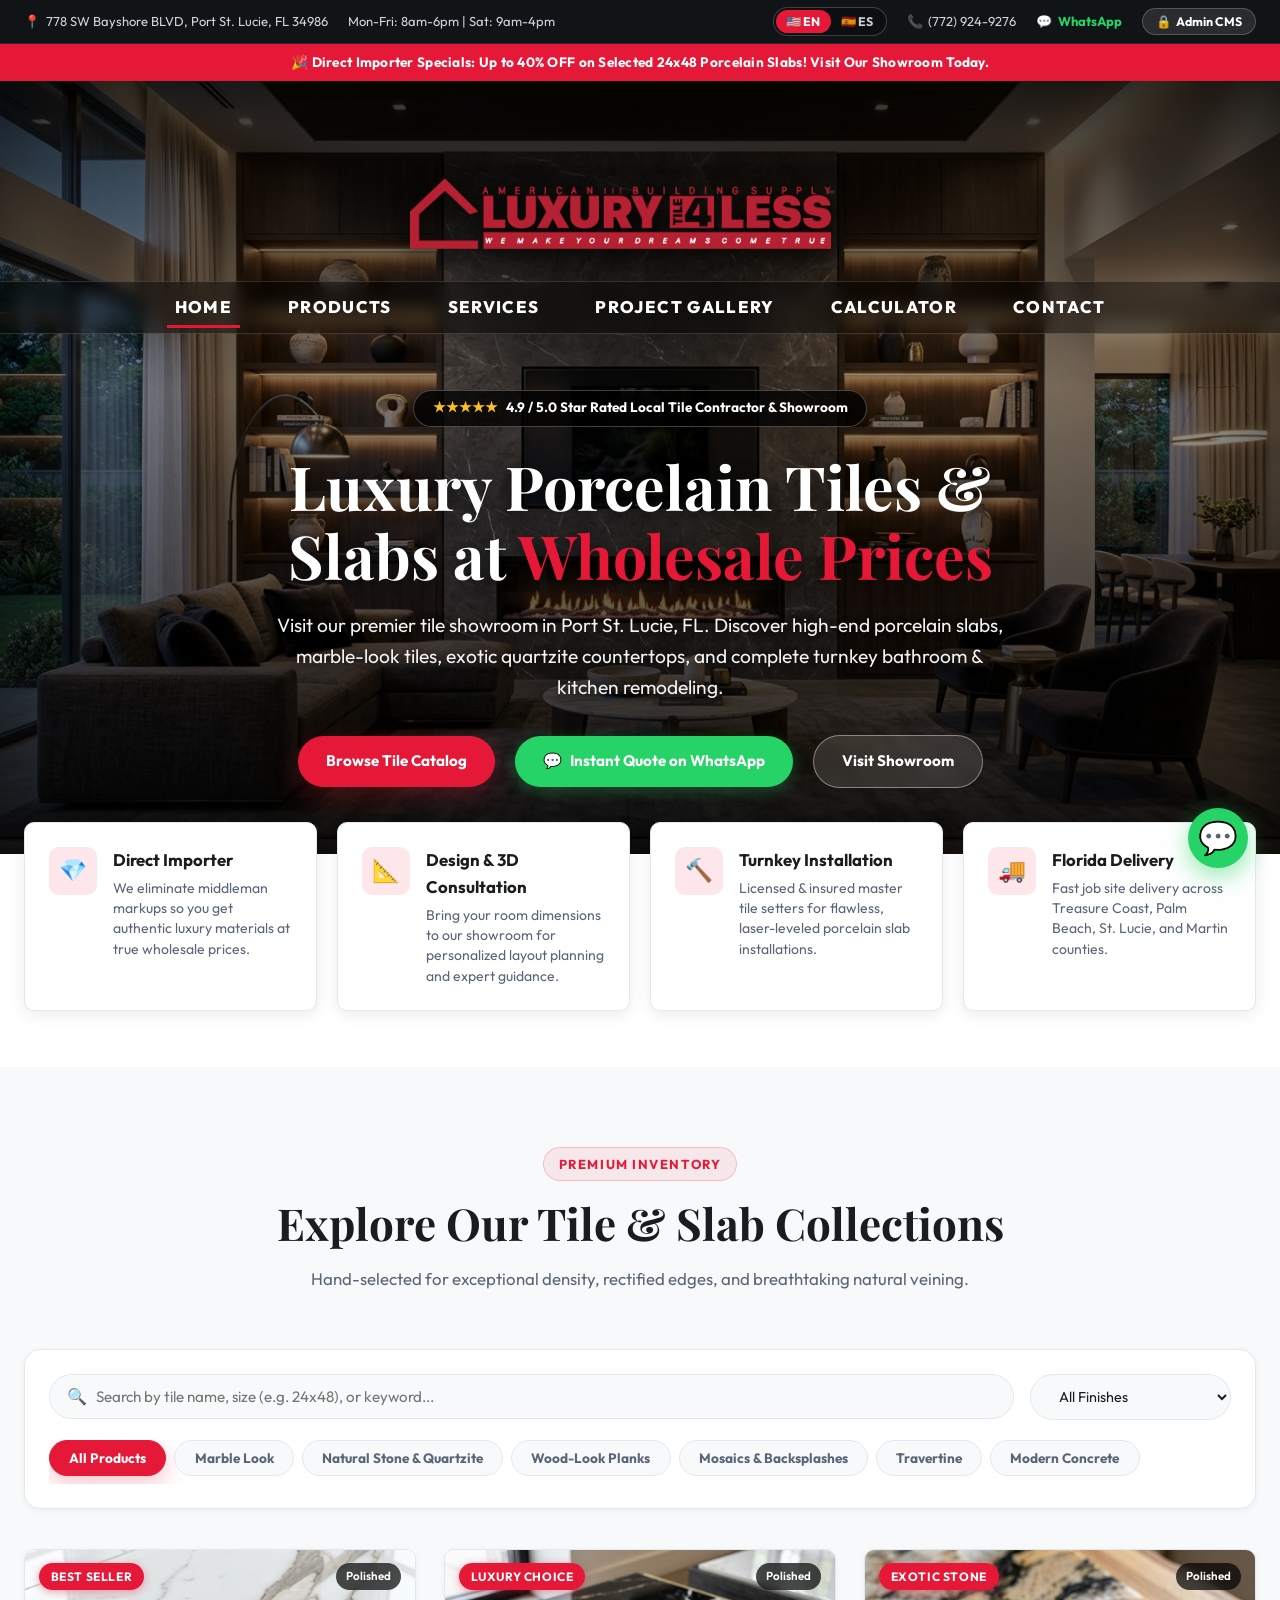
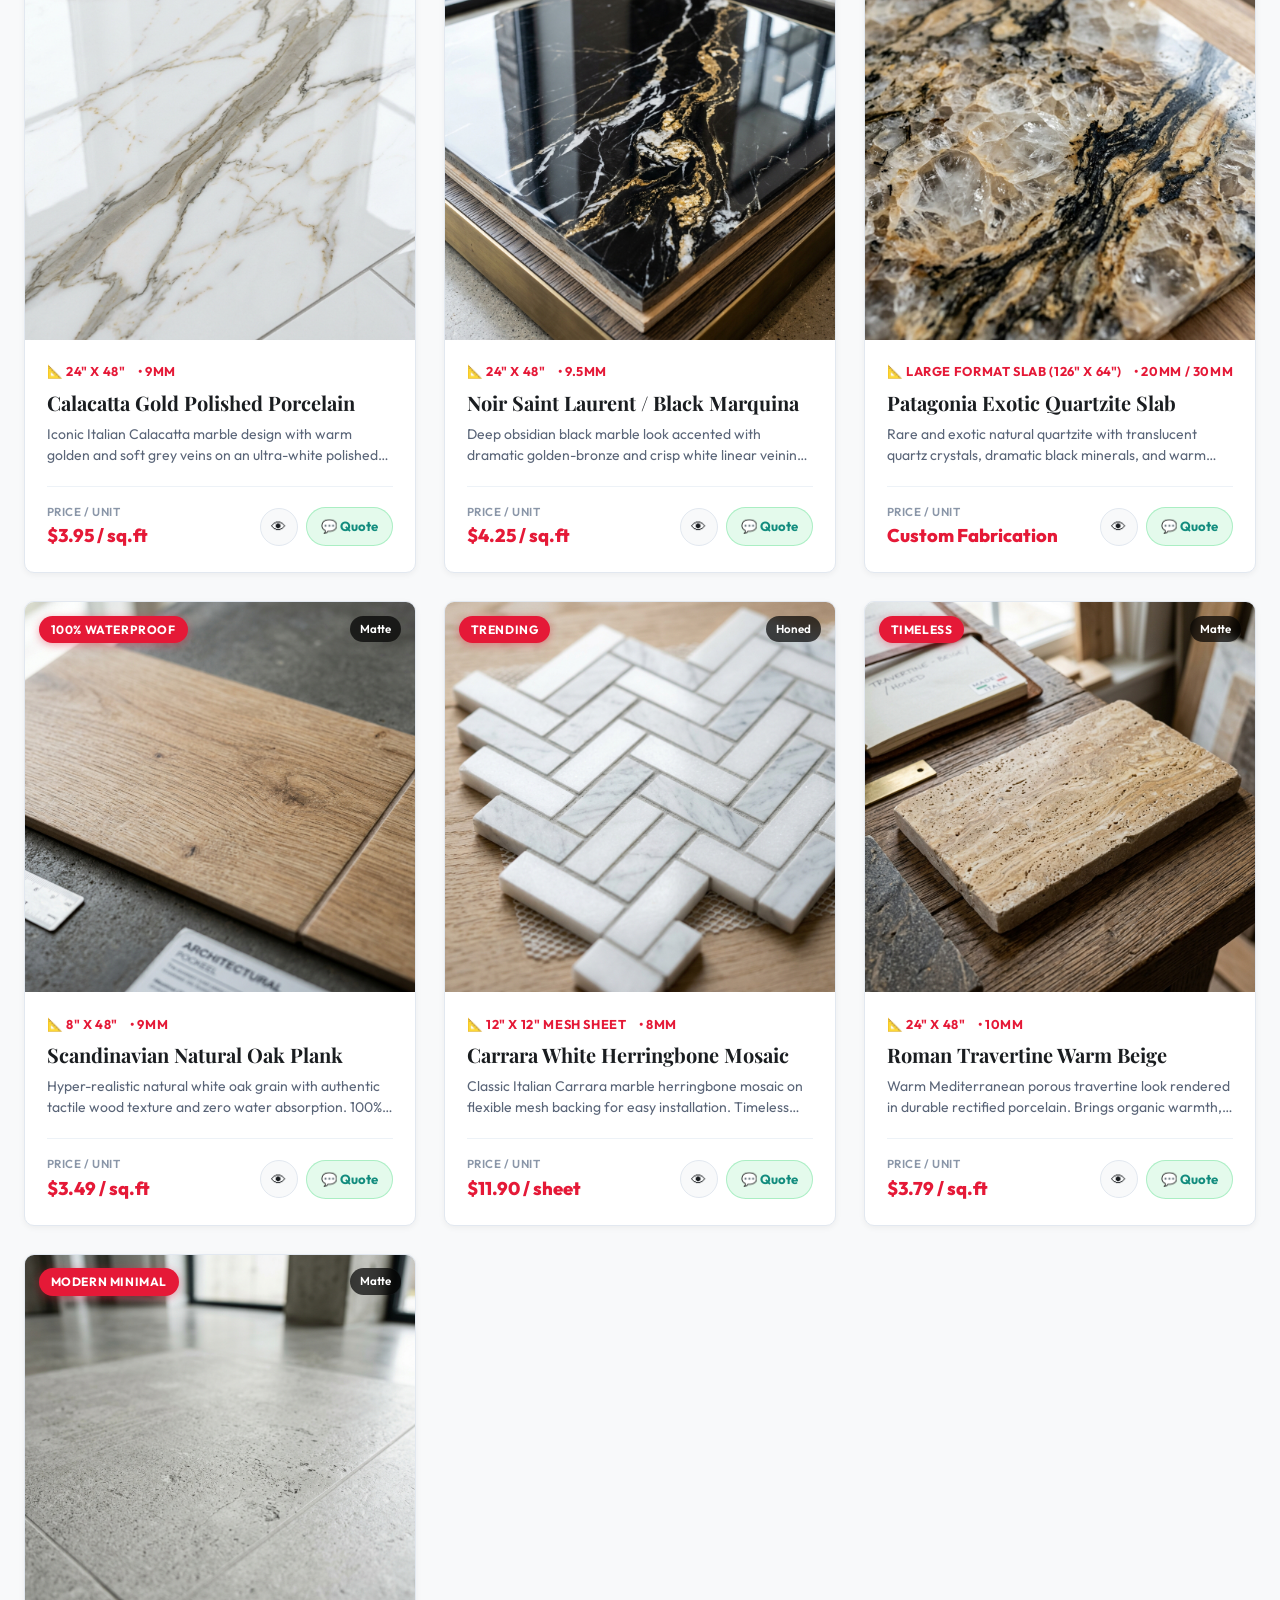
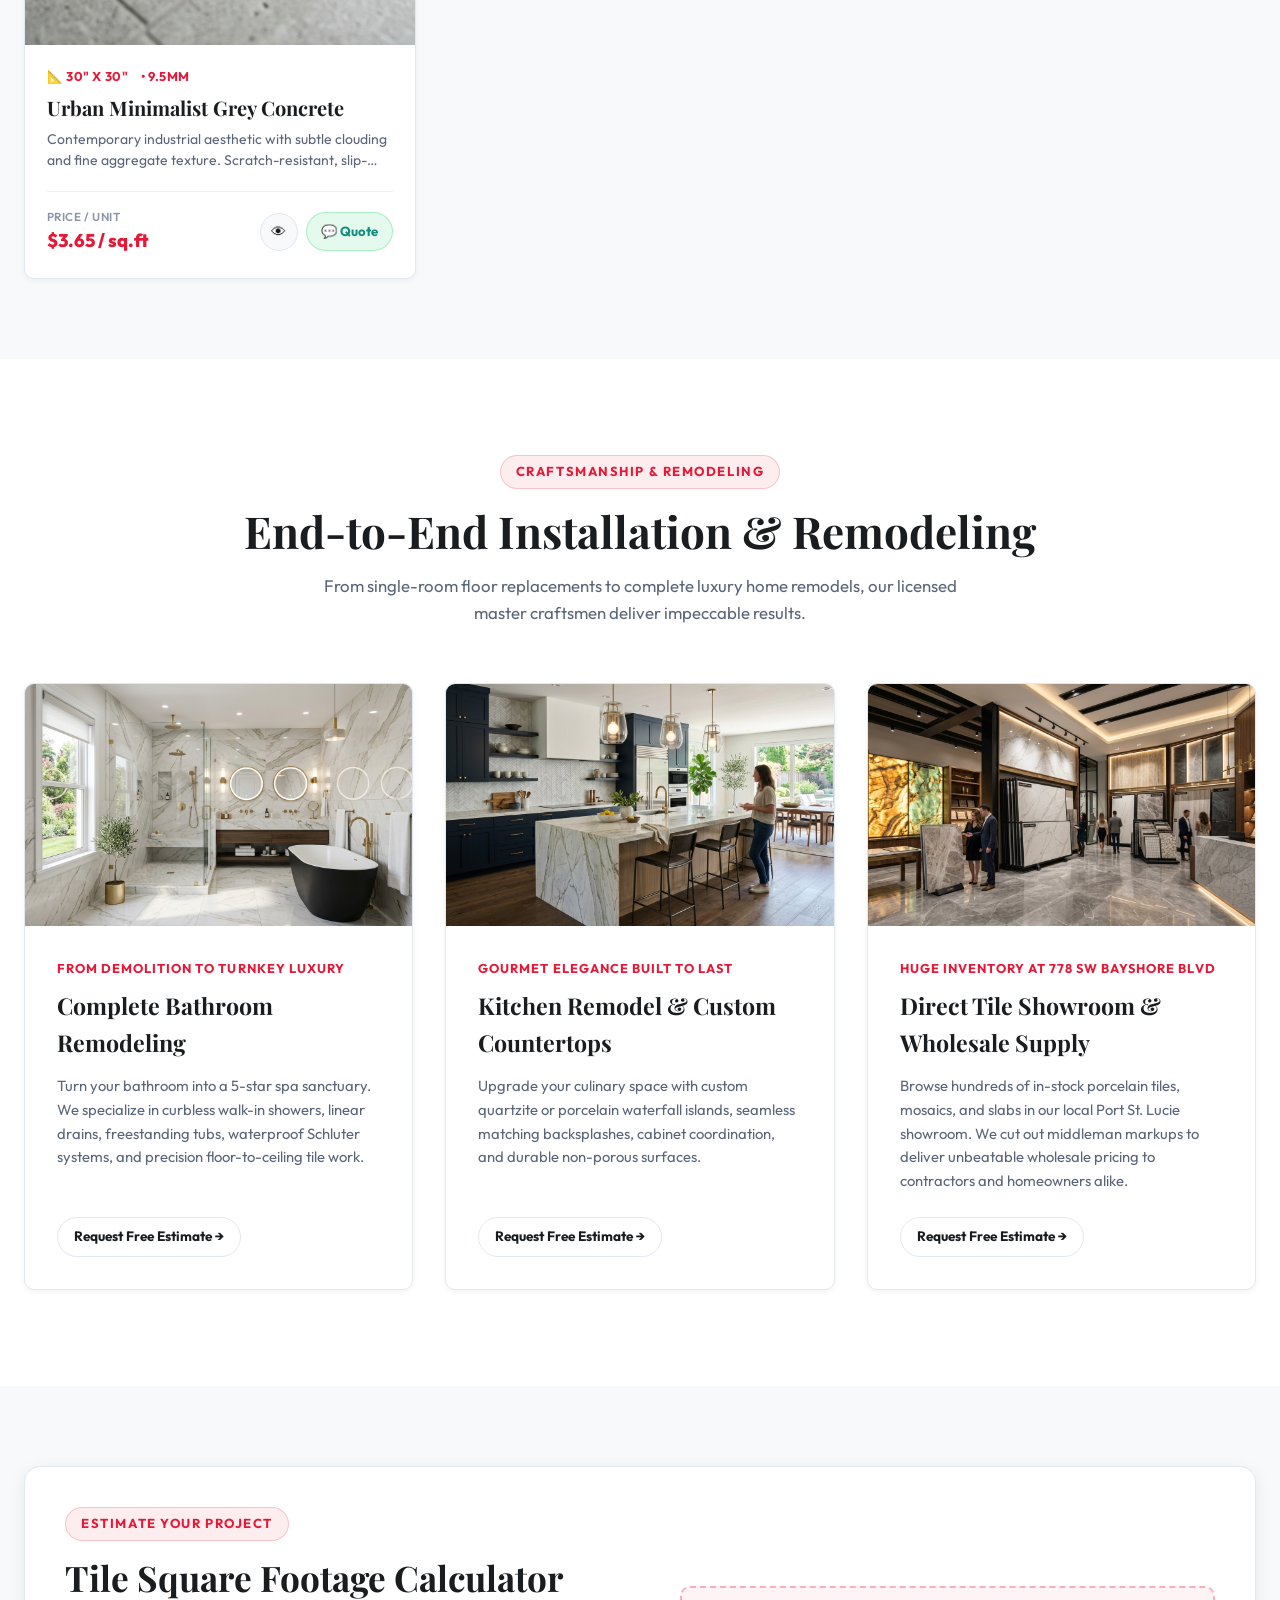
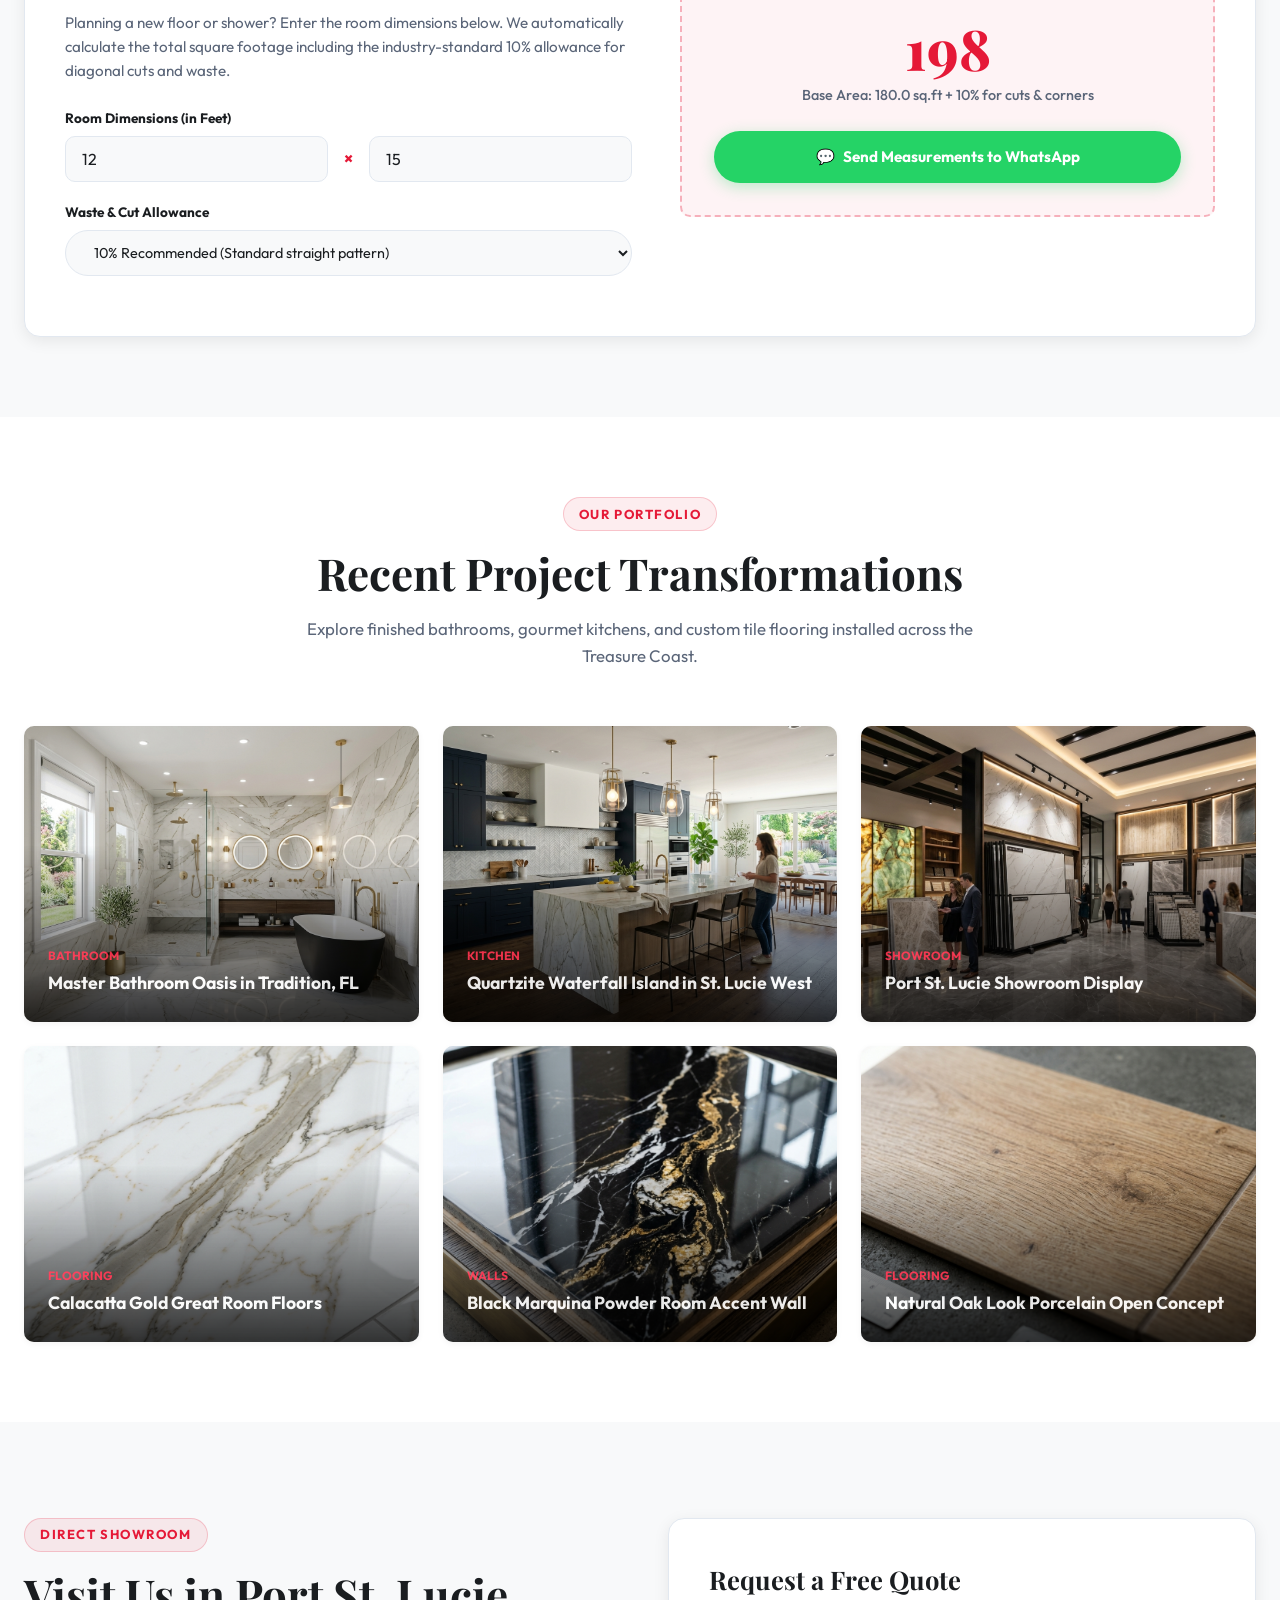
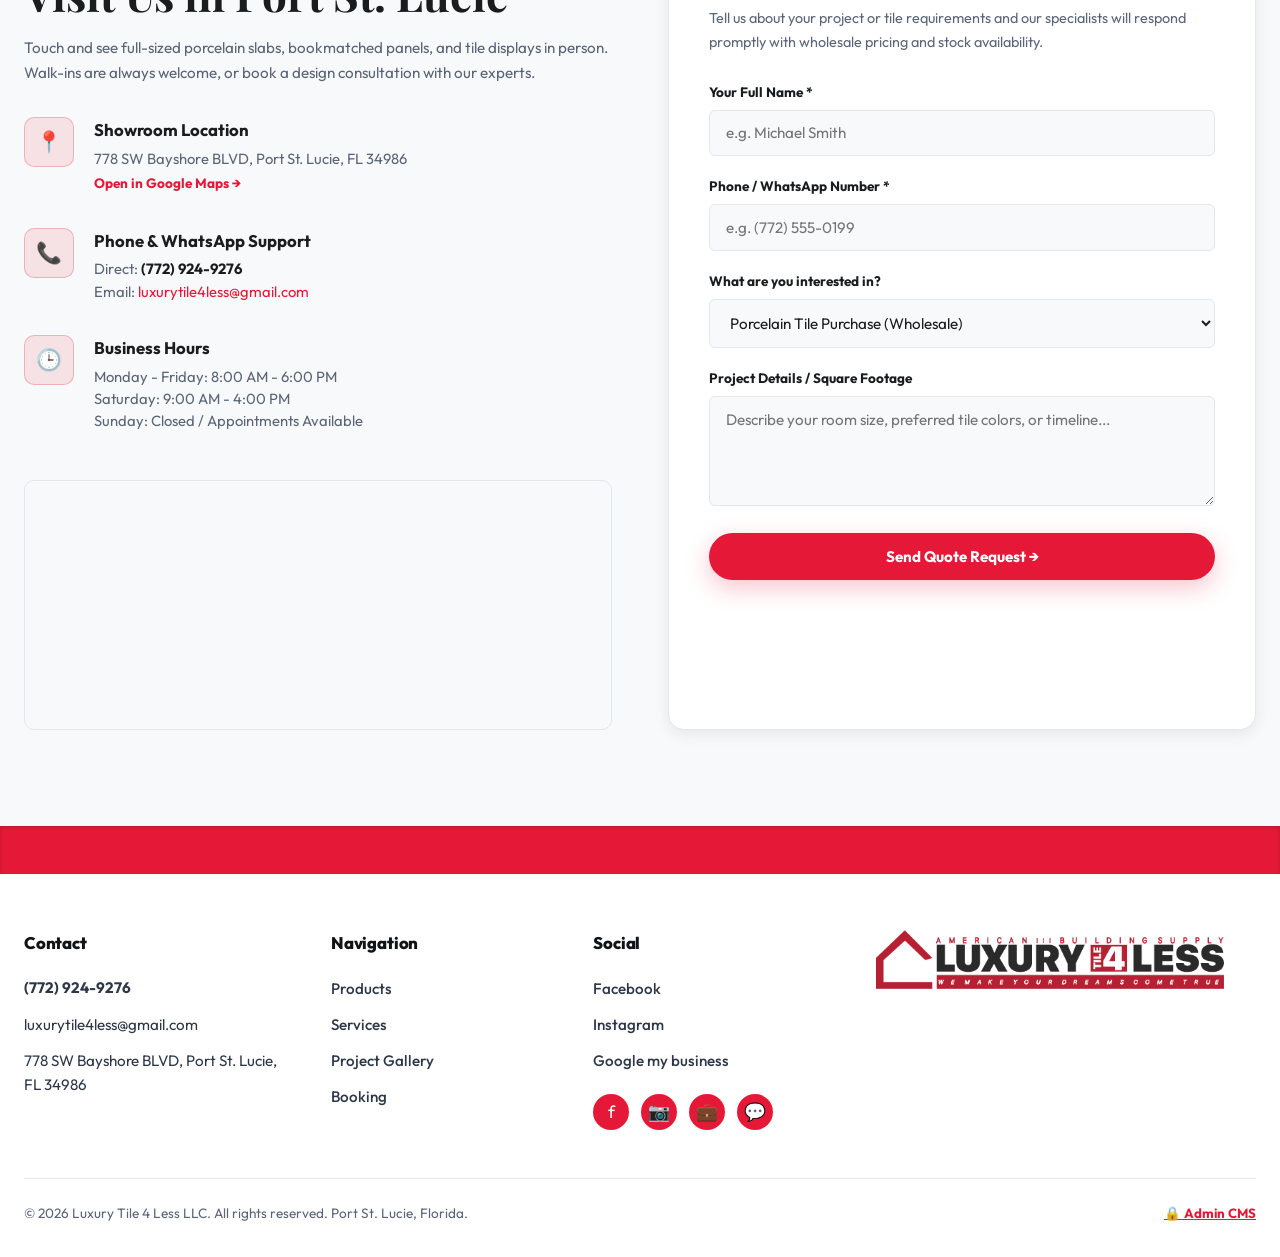
==== commit 41227e12: "Add files via upload" ====
--- a/index.html
+++ b/index.html
@@ -19,8 +19,8 @@
   <link rel="preconnect" href="https://fonts.gstatic.com" crossorigin>
   <link href="https://fonts.googleapis.com/css2?family=Outfit:wght@300;400;500;600;700;800&family=Playfair+Display:ital,wght@0,600;0,700;0,800;1,600&display=swap" rel="stylesheet">
 
-  <!-- Stylesheet -->
-  <link rel="stylesheet" href="css/styles.css">
+  <!-- Stylesheet (v2.2 cache buster) -->
+  <link rel="stylesheet" href="css/styles.css?v=2.2">
 </head>
 <body>
 
@@ -61,9 +61,29 @@
     <span id="announcementBannerText" data-i18n="topAnnouncement">🎉 Direct Importer Specials: Up to 40% OFF on Selected 24x48 Porcelain Slabs! Visit Our Showroom Today.</span>
   </div>
 
-  <!-- HERO HEADER (ORIGINAL STYLE: Fireplace Background + Centered Logo + Centered Menu) -->
+  <!-- HERO HEADER WITH 5-SECOND BACKGROUND CAROUSEL -->
   <header class="hero-original-container" id="home">
+    <!-- Carousel Background Slides -->
+    <div class="hero-carousel-track" id="heroCarouselTrack">
+      <div class="hero-slide active" style="background-image: url('assets/hero-original-bg.jpg');" title="Living Room Fireplace & Porcelain Wall"></div>
+      <div class="hero-slide" style="background-image: url('assets/hero-showroom.jpg');" title="Port St. Lucie Tile Showroom"></div>
+      <div class="hero-slide" style="background-image: url('assets/service-bathroom.jpg');" title="Luxury Marble Bathroom Remodel"></div>
+      <div class="hero-slide" style="background-image: url('assets/service-kitchen.jpg');" title="Gourmet Kitchen Quartzite Waterfall Island"></div>
+      <div class="hero-slide" style="background-image: url('assets/hero-patio.jpg');" title="Florida Luxury Patio & Pool Deck Pavers"></div>
+    </div>
+    
     <div class="hero-overlay-shade"></div>
+
+    <!-- Carousel Navigation Controls -->
+    <button class="hero-nav-arrow prev" id="heroPrevBtn" aria-label="Previous Slide">‹</button>
+    <button class="hero-nav-arrow next" id="heroNextBtn" aria-label="Next Slide">›</button>
+    <div class="hero-carousel-dots" id="heroCarouselDots">
+      <button class="hero-dot active" data-slide="0" aria-label="Slide 1"></button>
+      <button class="hero-dot" data-slide="1" aria-label="Slide 2"></button>
+      <button class="hero-dot" data-slide="2" aria-label="Slide 3"></button>
+      <button class="hero-dot" data-slide="3" aria-label="Slide 4"></button>
+      <button class="hero-dot" data-slide="4" aria-label="Slide 5"></button>
+    </div>
 
     <!-- Centered Brand Logo & Navigation -->
     <div class="hero-header-top">
@@ -677,8 +697,8 @@
     </div>
   </div>
 
-  <!-- Scripts -->
-  <script src="data/initialProducts.js"></script>
-  <script src="js/app.js"></script>
+  <!-- Scripts (v2.2 cache buster) -->
+  <script src="data/initialProducts.js?v=2.2"></script>
+  <script src="js/app.js?v=2.2"></script>
 </body>
 </html>
